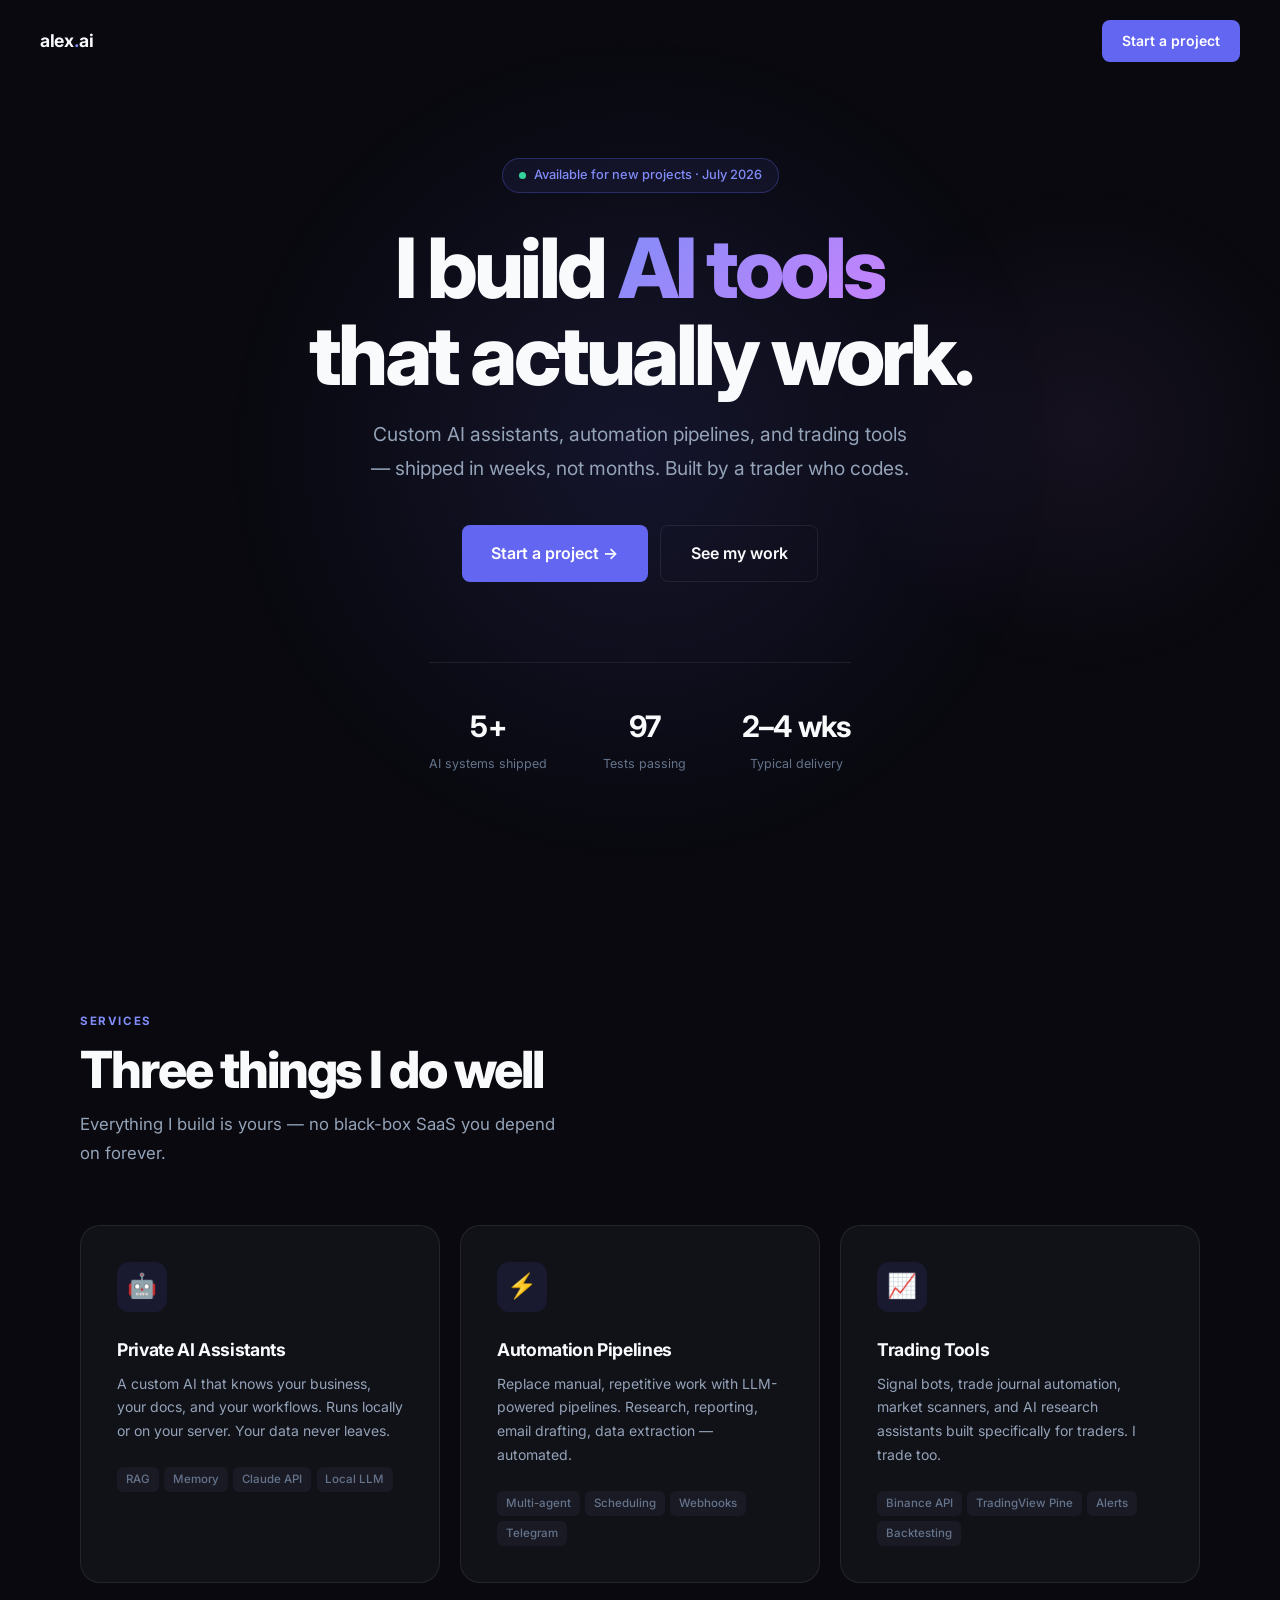
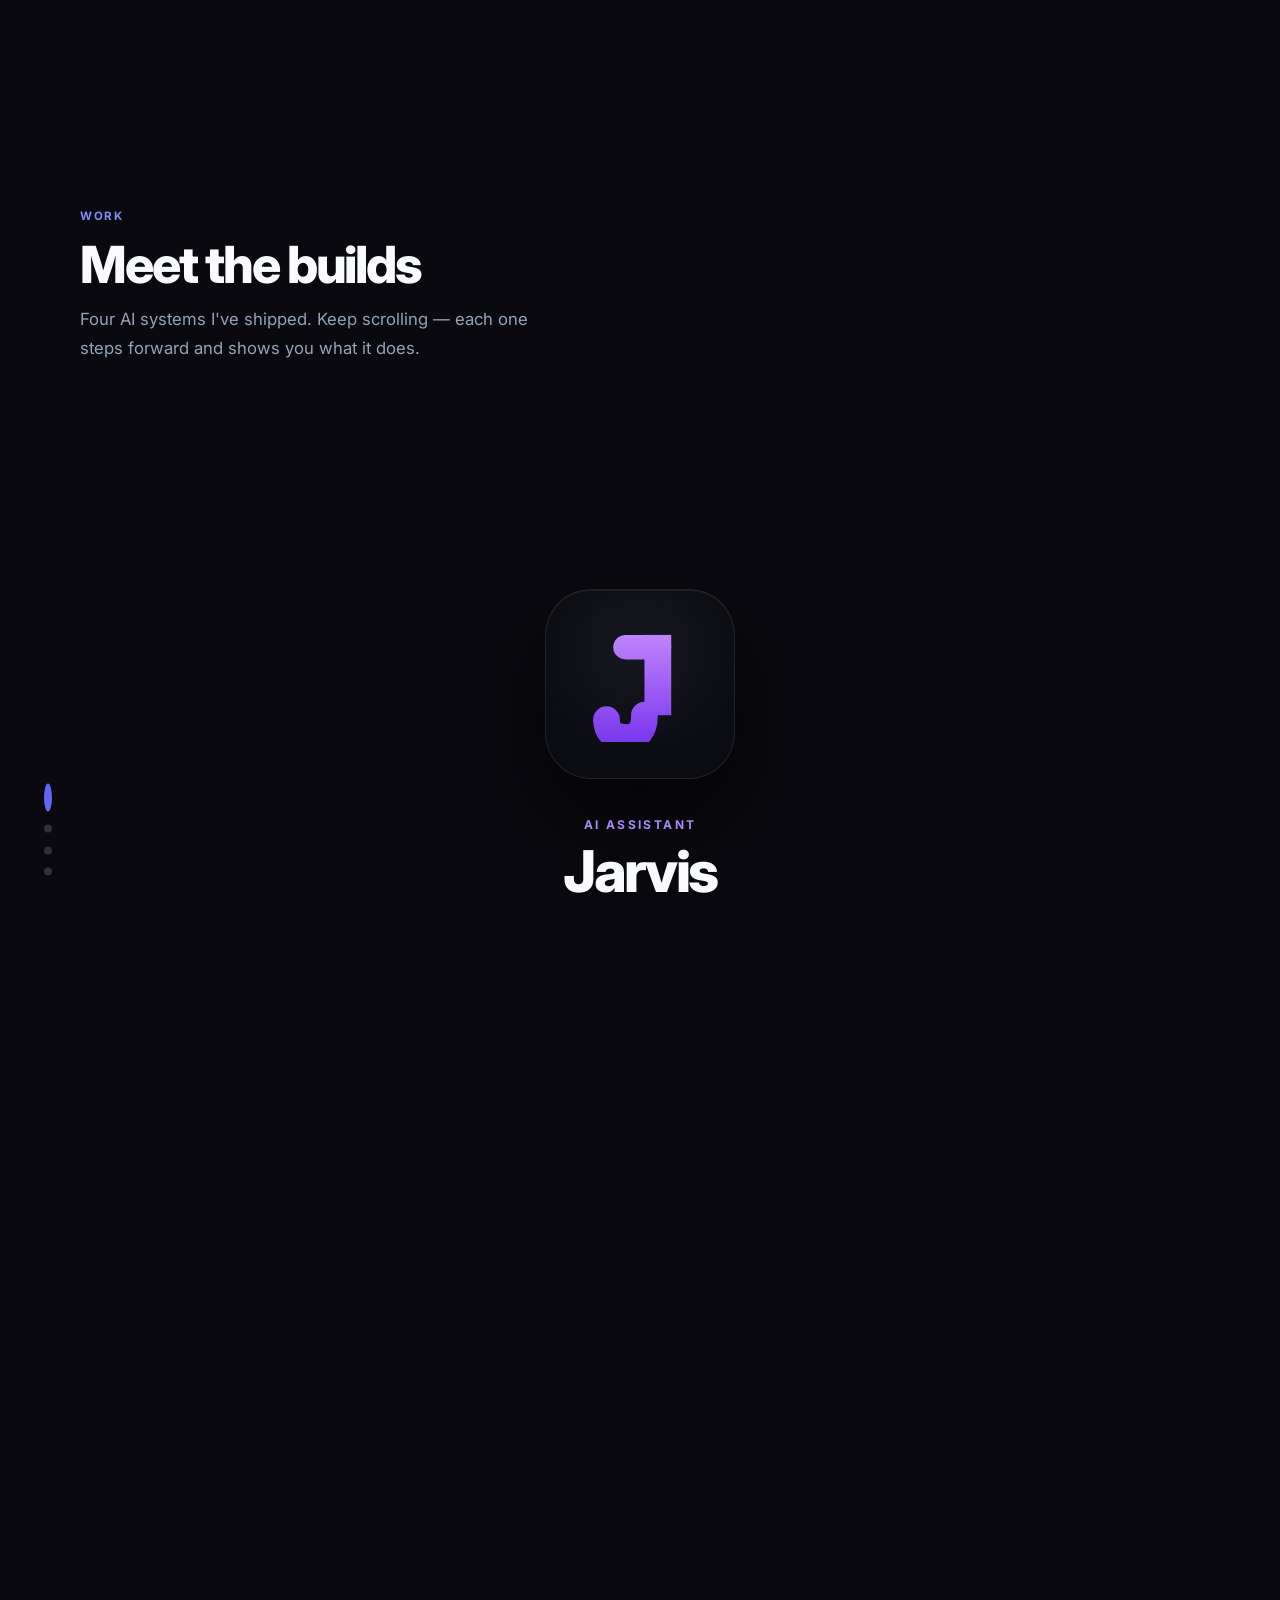
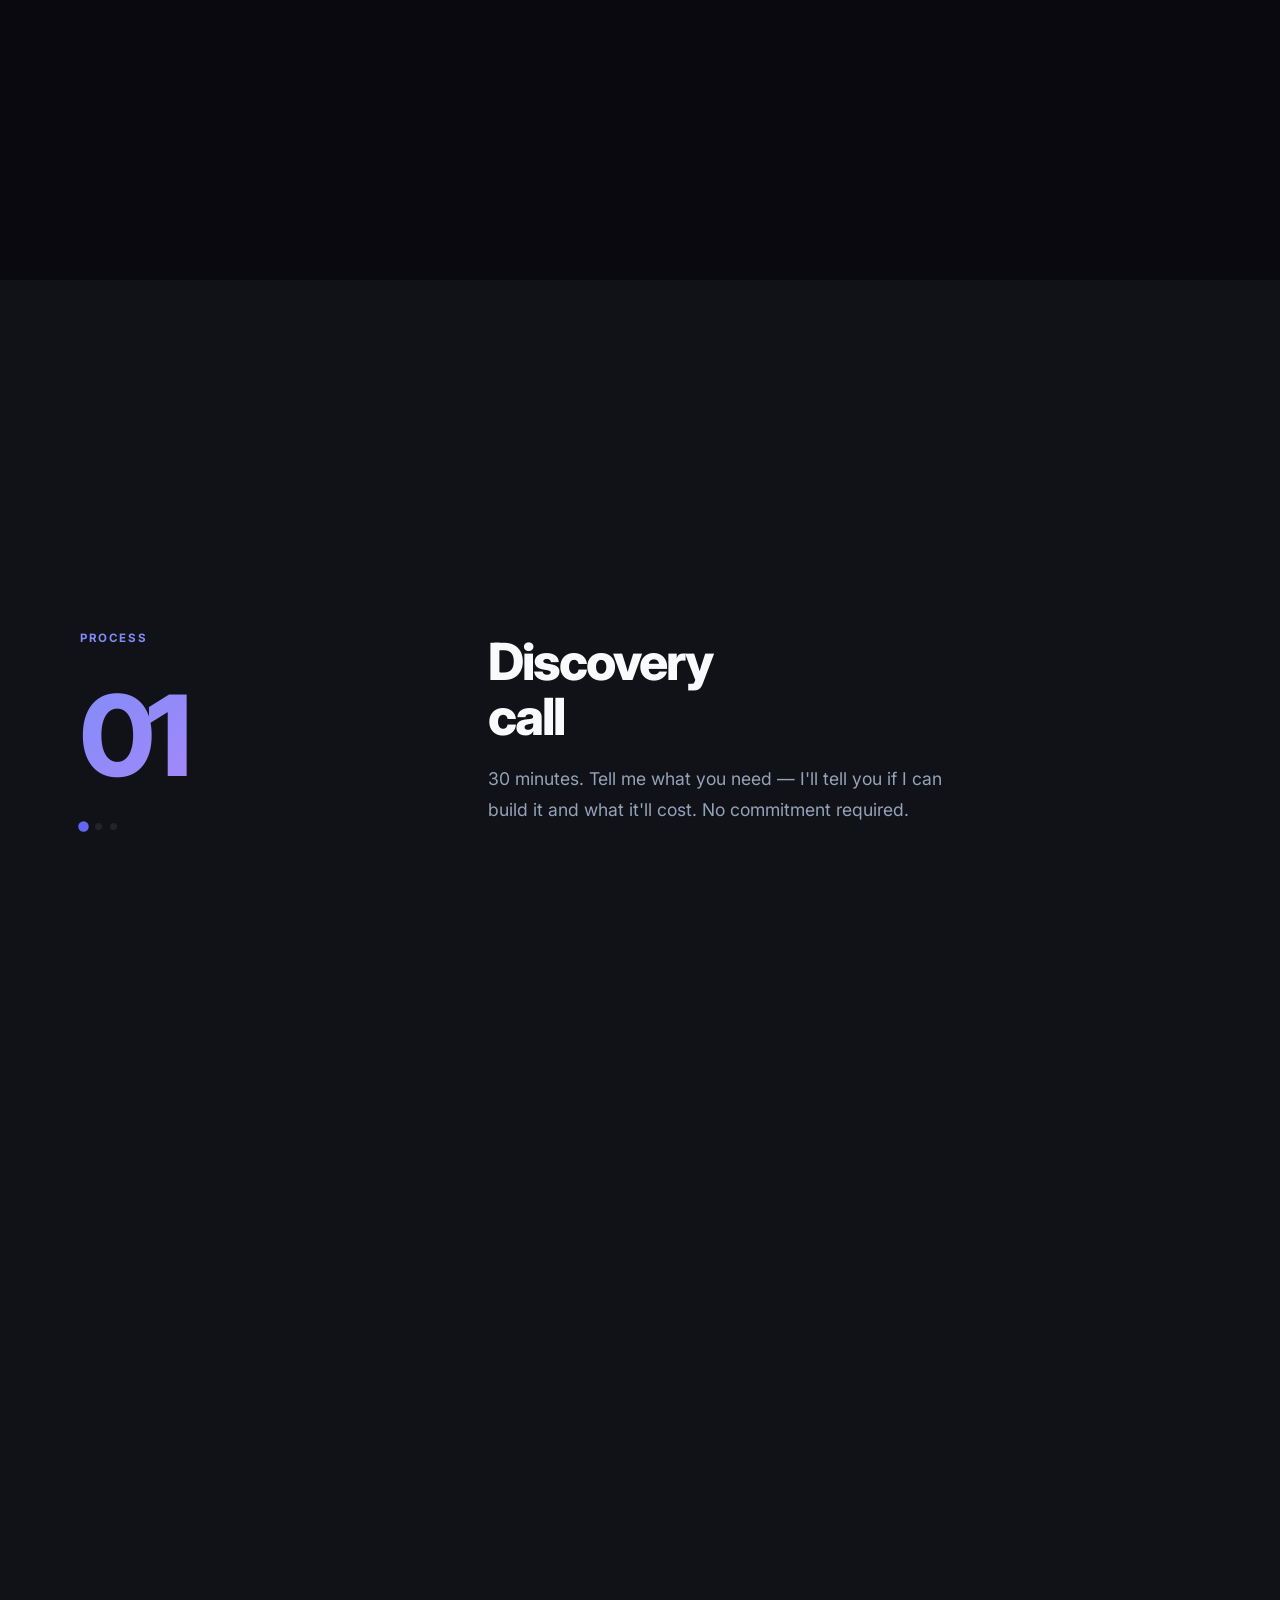
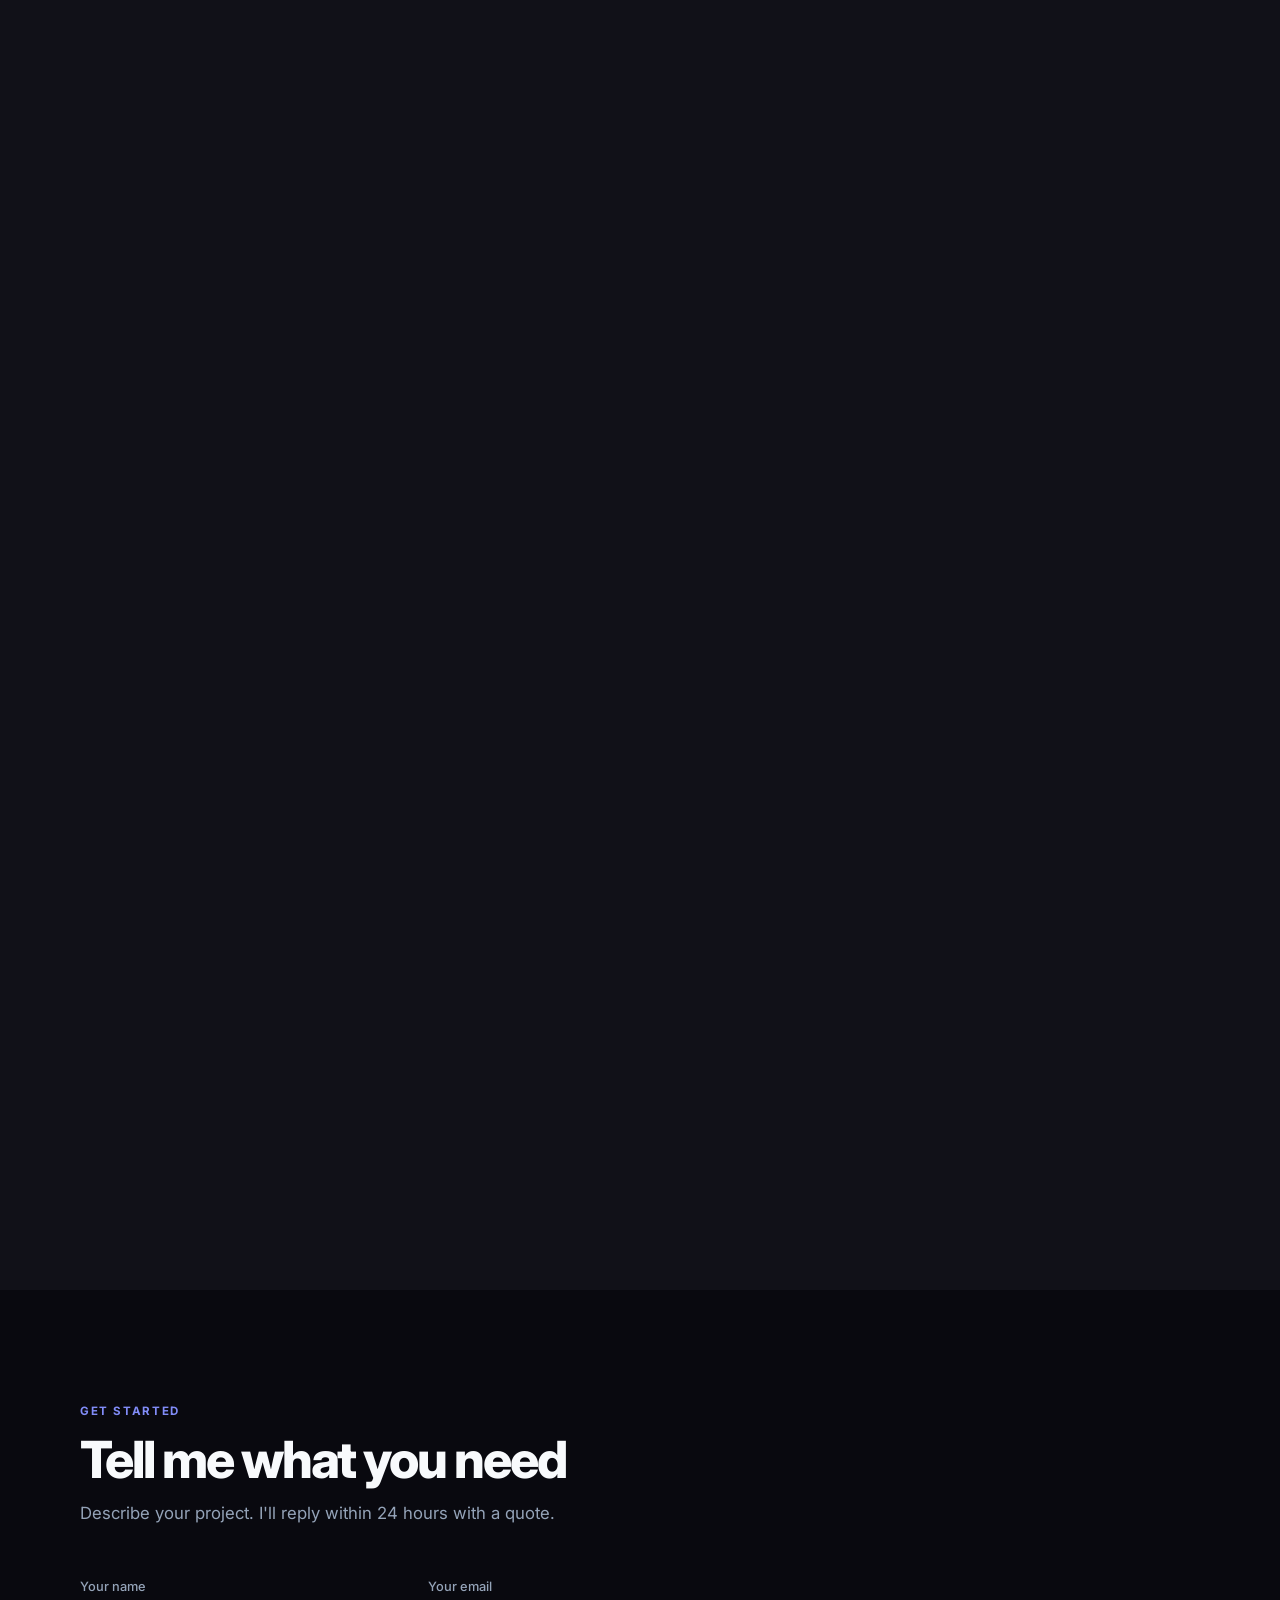
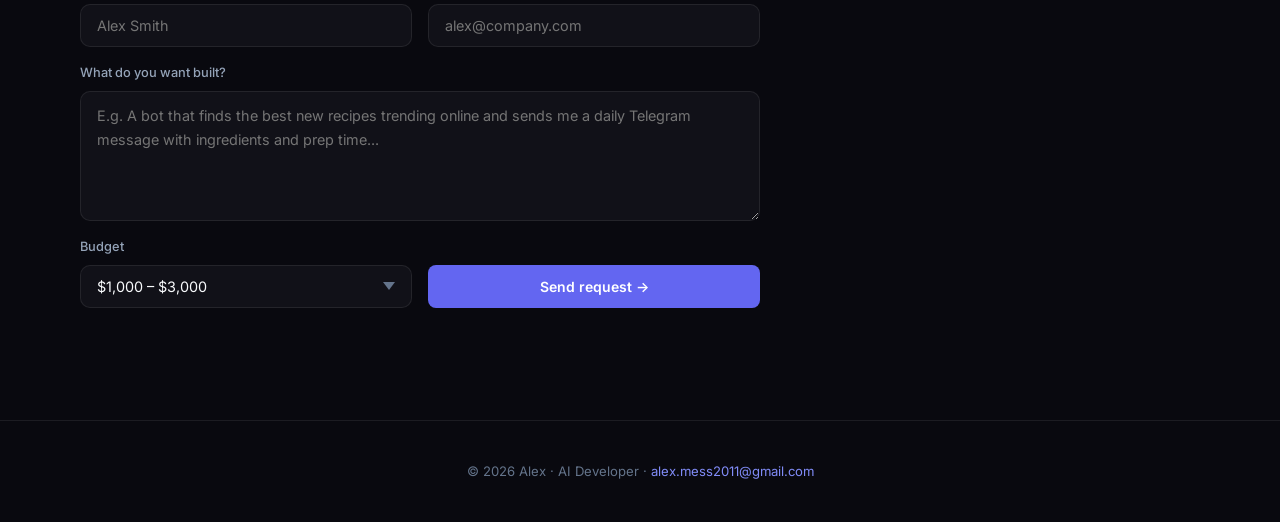
==== index.html @ 4fa40cb3 "Launch AI developer portfolio site" ====
<!DOCTYPE html>
<html lang="en">
<head>
    <meta charset="UTF-8">
    <meta name="viewport" content="width=device-width, initial-scale=1.0">
    <title>Alex — AI Developer</title>
    <link href="https://fonts.googleapis.com/css2?family=Inter:wght@400;500;600;700;800&display=swap" rel="stylesheet">
    <style>
        *, *::before, *::after { box-sizing: border-box; margin: 0; padding: 0; }
        :root {
            --bg: #09090f;
            --bg2: #111118;
            --bg3: #1a1a24;
            --accent: #818cf8;
            --accent2: #6366f1;
            --text: #f8fafc;
            --text2: #94a3b8;
            --text3: #64748b;
            --border: rgba(255,255,255,0.08);
            --green: #34d399;
        }
        body {
            font-family: 'Inter', -apple-system, sans-serif;
            background: var(--bg);
            color: var(--text);
            line-height: 1.6;
            -webkit-font-smoothing: antialiased;
            overflow-x: hidden;
        }
        a { color: inherit; text-decoration: none; }

        /* ── REVEAL ── */
        .reveal {
            opacity: 0;
            transform: translateY(36px);
            transition: opacity 0.9s cubic-bezier(0.16,1,0.3,1), transform 0.9s cubic-bezier(0.16,1,0.3,1);
        }
        .reveal.visible { opacity: 1; transform: none; }
        [data-delay="1"] { transition-delay: 0.08s; }
        [data-delay="2"] { transition-delay: 0.18s; }
        [data-delay="3"] { transition-delay: 0.28s; }
        [data-delay="4"] { transition-delay: 0.38s; }

        /* ── NAV ── */
        nav {
            position: fixed; top: 0; left: 0; right: 0; z-index: 100;
            display: flex; justify-content: space-between; align-items: center;
            padding: 1.25rem 2.5rem;
            background: transparent;
            border-bottom: 1px solid transparent;
            transition: background 0.5s, backdrop-filter 0.5s, border-color 0.5s;
        }
        nav.scrolled {
            background: rgba(9,9,15,0.88);
            backdrop-filter: blur(20px);
            border-bottom-color: var(--border);
        }
        .nav-logo { font-weight: 700; font-size: 1.1rem; letter-spacing: -0.02em; }
        .nav-logo span { color: var(--accent); }
        .btn {
            display: inline-flex; align-items: center; gap: 0.4rem;
            padding: 0.6rem 1.25rem; border-radius: 8px;
            font-size: 0.875rem; font-weight: 600;
            cursor: pointer; transition: all 0.15s; border: none; font-family: inherit;
        }
        .btn-primary { background: var(--accent2); color: white; }
        .btn-primary:hover { background: #4f52d9; transform: translateY(-1px); box-shadow: 0 8px 24px rgba(99,102,241,0.3); }
        .btn-outline { background: transparent; color: var(--text); border: 1px solid var(--border); }
        .btn-outline:hover { border-color: var(--accent); color: var(--accent); }

        /* ── HERO ── */
        .hero {
            min-height: 100vh;
            display: flex; flex-direction: column;
            justify-content: center; align-items: center;
            text-align: center;
            padding: 6rem 1.5rem 4rem;
            position: relative; overflow: hidden;
        }
        .hero-glow {
            position: absolute; width: 900px; height: 900px;
            background: radial-gradient(circle, rgba(99,102,241,0.13) 0%, transparent 65%);
            top: 50%; left: 50%; transform: translate(-50%, -50%);
            pointer-events: none; will-change: transform;
        }
        .hero-glow-2 {
            position: absolute; width: 500px; height: 500px;
            background: radial-gradient(circle, rgba(192,132,252,0.07) 0%, transparent 70%);
            top: 20%; left: 65%; pointer-events: none;
        }
        .badge {
            display: inline-flex; align-items: center; gap: 0.5rem;
            padding: 0.4rem 1rem; border-radius: 100px;
            border: 1px solid rgba(99,102,241,0.3);
            background: rgba(99,102,241,0.08);
            color: var(--accent); font-size: 0.8rem; font-weight: 500;
            margin-bottom: 2rem; position: relative;
        }
        .badge-dot {
            width: 7px; height: 7px; border-radius: 50%;
            background: var(--green); animation: pulse 2s infinite;
        }
        @keyframes pulse {
            0%,100% { opacity:1; box-shadow: 0 0 0 0 rgba(52,211,153,0.5); }
            50% { opacity:.8; box-shadow: 0 0 0 5px rgba(52,211,153,0); }
        }
        .hero h1 {
            font-size: clamp(2.8rem, 7vw, 5.2rem);
            font-weight: 800; letter-spacing: -0.045em; line-height: 1.04;
            max-width: 840px; margin-bottom: 1.25rem; position: relative;
        }
        .hero h1 em {
            font-style: normal;
            background: linear-gradient(135deg, #818cf8 0%, #c084fc 50%, #818cf8 100%);
            background-size: 200% auto;
            -webkit-background-clip: text; -webkit-text-fill-color: transparent; background-clip: text;
            animation: shimmer 4s linear infinite;
        }
        @keyframes shimmer { to { background-position: 200% center; } }
        .hero p {
            font-size: 1.2rem; color: var(--text2);
            max-width: 540px; margin-bottom: 2.5rem; line-height: 1.75; position: relative;
        }
        .hero-cta { display: flex; gap: 0.75rem; flex-wrap: wrap; justify-content: center; position: relative; }
        .hero-cta .btn { padding: 0.9rem 1.85rem; font-size: 1rem; }
        .hero-stats {
            display: flex; gap: 3.5rem;
            margin-top: 5rem; padding-top: 2.5rem;
            border-top: 1px solid var(--border); position: relative;
        }
        .stat-item { text-align: center; }
        .stat-num { font-size: 1.85rem; font-weight: 700; letter-spacing: -0.03em; }
        .stat-label { font-size: 0.78rem; color: var(--text3); margin-top: 0.25rem; }

        /* ── SECTION ── */
        .section-wrap { padding: 7rem 2.5rem; max-width: 1200px; margin: 0 auto; }
        .section-label {
            font-size: 0.72rem; font-weight: 700; letter-spacing: 0.14em;
            text-transform: uppercase; color: var(--accent); margin-bottom: 0.75rem;
        }
        .section-title {
            font-size: clamp(2rem, 5vw, 3.2rem);
            font-weight: 800; letter-spacing: -0.04em; line-height: 1.08; margin-bottom: 0.75rem;
        }
        .section-sub { color: var(--text2); font-size: 1.05rem; max-width: 480px; line-height: 1.75; }

        /* ── SERVICES ── */
        .services-grid { display: grid; grid-template-columns: repeat(3,1fr); gap: 1.25rem; margin-top: 3.5rem; }
        .service-card {
            background: var(--bg2); border: 1px solid var(--border); border-radius: 20px; padding: 2.25rem;
            transition: border-color 0.3s, transform 0.4s cubic-bezier(0.16,1,0.3,1), box-shadow 0.3s;
        }
        .service-card:hover { border-color: rgba(99,102,241,0.4); transform: translateY(-5px); box-shadow: 0 24px 64px rgba(99,102,241,0.08); }
        .service-icon { width: 50px; height: 50px; border-radius: 12px; background: rgba(99,102,241,0.1); display: flex; align-items: center; justify-content: center; font-size: 1.5rem; margin-bottom: 1.5rem; }
        .service-card h3 { font-size: 1.1rem; font-weight: 700; margin-bottom: 0.5rem; letter-spacing: -0.02em; }
        .service-card p { font-size: 0.875rem; color: var(--text2); line-height: 1.7; }
        .service-tags { display: flex; flex-wrap: wrap; gap: 0.35rem; margin-top: 1.5rem; }
        .tag { padding: 0.2rem 0.55rem; border-radius: 6px; background: var(--bg3); color: var(--text3); font-size: 0.72rem; font-weight: 500; }

        /* ── BOTS CINEMATIC SCROLL ── */
        .bots-intro { padding: 7rem 2.5rem 1rem; max-width: 1200px; margin: 0 auto; }

        .bots-scroll-wrapper { position: relative; height: 700vh; }
        .bots-sticky {
            position: sticky; top: 0; height: 100vh; overflow: hidden;
            display: flex; align-items: center; justify-content: center;
        }
        .bots-stage { position: absolute; inset: 0; }

        .bot-panel {
            position: absolute; inset: 0;
            display: flex; flex-direction: column; align-items: center; justify-content: center;
            text-align: center; padding: 2rem 1.5rem;
            opacity: 0; visibility: hidden;
            transition: opacity .55s cubic-bezier(0.16,1,0.3,1), visibility .55s;
        }
        .bot-panel.active { opacity: 1; visibility: visible; }

        .bot-tile {
            width: 190px; height: 190px; border-radius: 46px;
            background: radial-gradient(circle at 50% 32%, #17171f, #0b0b12 72%);
            border: 1px solid rgba(255,255,255,0.09);
            display: flex; align-items: center; justify-content: center;
            position: relative; margin-bottom: 2.25rem;
            box-shadow: 0 40px 90px rgba(0,0,0,0.6), inset 0 1px 0 rgba(255,255,255,0.06);
            transform: translateY(var(--tileY, 30px)) scale(var(--tileS, 0.82));
            opacity: var(--tileO, 0);
            will-change: transform, opacity;
        }
        .bot-tile::before {
            content: ''; position: absolute; inset: -22%;
            border-radius: 50%; background: var(--halo, #7c3aed);
            filter: blur(58px); opacity: calc(var(--tileO, 0) * 0.55);
            z-index: -1;
        }
        .bot-tile svg { width: 116px; height: 116px; }

        .bot-role {
            font-size: 0.75rem; font-weight: 700; letter-spacing: 0.2em;
            text-transform: uppercase; color: var(--tint, var(--accent));
            opacity: var(--headO, 0); transform: translateY(var(--headY, 10px));
        }
        .bot-name {
            font-size: clamp(2.4rem, 5vw, 3.6rem); font-weight: 800;
            letter-spacing: -0.045em; line-height: 1; margin: 0.55rem 0 0; color: var(--text);
            opacity: var(--headO, 0); transform: translateY(var(--headY, 10px));
        }
        .bot-desc {
            font-size: 1.12rem; line-height: 1.7; color: var(--text2);
            max-width: 540px; margin: 1.6rem 0 0;
            opacity: var(--descO, 0); transform: translateY(var(--descY, -34px));
        }
        .bot-tags {
            display: flex; gap: 0.5rem; flex-wrap: wrap; justify-content: center;
            margin-top: 1.7rem;
            opacity: var(--tagO, 0); transform: translateY(var(--tagY, -16px));
        }

        .bots-rail {
            position: absolute; left: 2.75rem; top: 50%; transform: translateY(-50%);
            display: flex; flex-direction: column; gap: 0.85rem; z-index: 6;
        }
        .bots-rail-dot {
            width: 8px; height: 8px; border-radius: 50%;
            background: rgba(255,255,255,0.16); transition: all .45s cubic-bezier(0.16,1,0.3,1);
        }
        .bots-rail-dot.active { background: var(--accent2); height: 28px; }

        @media (max-width: 768px) {
            .bots-scroll-wrapper { height: auto; }
            .bots-sticky { position: relative; height: auto; display: block; padding: 1rem 0 3rem; }
            .bots-stage { position: relative; inset: auto; }
            .bot-panel {
                position: relative; inset: auto; opacity: 1; visibility: visible;
                padding: 3.5rem 1.5rem; border-top: 1px solid var(--border);
            }
            .bot-tile { opacity: 1; transform: none; width: 150px; height: 150px; border-radius: 38px; }
            .bot-tile svg { width: 92px; height: 92px; }
            .bot-role, .bot-name, .bot-desc, .bot-tags { opacity: 1; transform: none; }
            .bots-rail { display: none; }
        }

        /* ── PROCESS STICKY ── */
        .process-scroll-wrapper { position: relative; height: 290vh; background: var(--bg2); }
        .process-sticky {
            position: sticky; top: 0; height: 100vh;
            display: flex; align-items: center;
            padding: 0 2.5rem;
            max-width: 1200px; margin: 0 auto;
            gap: 8rem;
        }
        .process-left { flex: 0 0 280px; }
        .process-section-label { font-size: 0.72rem; font-weight: 700; letter-spacing: 0.14em; text-transform: uppercase; color: var(--accent); margin-bottom: 2rem; }
        .process-step-big {
            font-size: 7rem; font-weight: 800; letter-spacing: -0.06em; line-height: 1;
            background: linear-gradient(135deg, #818cf8, #c084fc);
            -webkit-background-clip: text; -webkit-text-fill-color: transparent; background-clip: text;
            margin-bottom: 2rem;
        }
        .process-dots { display: flex; gap: 0.5rem; }
        .process-dot { width: 7px; height: 7px; border-radius: 50%; background: var(--border); transition: background 0.4s, transform 0.4s; }
        .process-dot.active { background: var(--accent2); transform: scale(1.5); }
        .process-right { flex: 1; position: relative; min-height: 280px; }
        .process-step-item {
            position: absolute; top: 50%; transform: translateY(calc(-50% + 24px));
            opacity: 0;
            transition: opacity 0.5s cubic-bezier(0.16,1,0.3,1), transform 0.5s cubic-bezier(0.16,1,0.3,1);
            pointer-events: none;
        }
        .process-step-item.active { opacity: 1; transform: translateY(-50%); pointer-events: auto; }
        .process-step-title { font-size: clamp(2.5rem,4vw,3.5rem); font-weight: 800; letter-spacing: -0.04em; line-height: 1.08; margin-bottom: 1.25rem; }
        .process-step-desc { font-size: 1.1rem; color: var(--text2); line-height: 1.75; max-width: 480px; }

        /* ── FORM ── */
        .form-section { padding: 7rem 2.5rem; max-width: 1200px; margin: 0 auto; }
        .request-form { margin-top: 3rem; max-width: 680px; }
        .form-grid { display: grid; grid-template-columns: 1fr 1fr; gap: 1rem; }
        .form-field { display: flex; flex-direction: column; gap: 0.45rem; }
        .form-full { grid-column: 1/-1; }
        .form-field label { font-size: 0.8rem; font-weight: 500; color: var(--text2); }
        .form-field input, .form-field textarea, .form-field select {
            background: var(--bg2); border: 1px solid var(--border); border-radius: 10px;
            color: var(--text); font-family: inherit; font-size: 0.9rem;
            padding: 0.75rem 1rem;
            transition: border-color 0.15s, box-shadow 0.15s;
            outline: none; -webkit-appearance: none;
        }
        .form-field select {
            background-image: url("data:image/svg+xml,%3Csvg xmlns='http://www.w3.org/2000/svg' width='12' height='8' viewBox='0 0 12 8'%3E%3Cpath fill='%2364748b' d='M6 8L0 0h12z'/%3E%3C/svg%3E");
            background-repeat: no-repeat; background-position: right 1rem center;
            background-color: var(--bg2); padding-right: 2.5rem; cursor: pointer;
        }
        .form-field input:focus, .form-field textarea:focus, .form-field select:focus {
            border-color: var(--accent2); box-shadow: 0 0 0 3px rgba(99,102,241,0.12);
        }
        .form-field textarea { resize: vertical; min-height: 130px; line-height: 1.65; }
        .form-submit { display: flex; flex-direction: column; justify-content: flex-end; }
        .form-submit .btn { width: 100%; justify-content: center; padding: 0.8rem 1rem; }
        .form-success { display: none; padding: 3rem 0; }
        .success-icon { width: 60px; height: 60px; border-radius: 50%; background: rgba(52,211,153,0.1); color: var(--green); font-size: 1.5rem; display: flex; align-items: center; justify-content: center; margin-bottom: 1rem; }
        .form-success h3 { font-size: 1.4rem; font-weight: 700; margin-bottom: 0.4rem; letter-spacing: -0.02em; }
        .form-success p { color: var(--text2); }

        footer { text-align: center; padding: 2.5rem; border-top: 1px solid var(--border); color: var(--text3); font-size: 0.82rem; }
        footer a { color: var(--accent); }

        /* ── RESPONSIVE ── */
        @media (max-width: 768px) {
            .services-grid { grid-template-columns: 1fr; }
            .process-scroll-wrapper { height: auto; }
            .process-sticky { position: relative; height: auto; flex-direction: column; gap: 2rem; padding: 5rem 1.5rem; }
            .process-step-item { position: relative; top: auto; transform: none; opacity: 1; }
            .process-step-item.active { transform: none; }
            .process-right { min-height: auto; }
        }
        @media (max-width: 640px) {
            nav { padding: 1rem 1.25rem; }
            .hero-stats { gap: 2rem; }
            .hero-cta { flex-direction: column; width: 100%; max-width: 300px; }
            .hero-cta .btn { justify-content: center; }
            .section-wrap, .form-section, .bots-intro { padding-left: 1.25rem; padding-right: 1.25rem; }
            .form-grid { grid-template-columns: 1fr; }
            .form-full { grid-column: 1; }
        }
    </style>
</head>
<body>

<nav id="main-nav">
    <div class="nav-logo">alex<span>.</span>ai</div>
    <a href="#request" class="btn btn-primary">Start a project</a>
</nav>

<!-- ── HERO ── -->
<div class="hero">
    <div class="hero-glow" id="hero-glow"></div>
    <div class="hero-glow-2"></div>
    <div class="badge reveal"><span class="badge-dot"></span>Available for new projects · July 2026</div>
    <h1 class="reveal" data-delay="1">I build <em>AI tools</em><br>that actually work.</h1>
    <p class="reveal" data-delay="2">Custom AI assistants, automation pipelines, and trading tools — shipped in weeks, not months. Built by a trader who codes.</p>
    <div class="hero-cta reveal" data-delay="3">
        <a href="#request" class="btn btn-primary">Start a project →</a>
        <a href="#work" class="btn btn-outline">See my work</a>
    </div>
    <div class="hero-stats reveal" data-delay="4">
        <div class="stat-item">
            <div class="stat-num" data-count="5" data-suffix="+">5+</div>
            <div class="stat-label">AI systems shipped</div>
        </div>
        <div class="stat-item">
            <div class="stat-num" data-count="97">97</div>
            <div class="stat-label">Tests passing</div>
        </div>
        <div class="stat-item">
            <div class="stat-num">2–4 wks</div>
            <div class="stat-label">Typical delivery</div>
        </div>
    </div>
</div>

<!-- ── SERVICES ── -->
<div class="section-wrap">
    <div class="section-label reveal">Services</div>
    <h2 class="section-title reveal" data-delay="1">Three things I do well</h2>
    <p class="section-sub reveal" data-delay="2">Everything I build is yours — no black-box SaaS you depend on forever.</p>
    <div class="services-grid">
        <div class="service-card reveal" data-delay="1">
            <div class="service-icon">🤖</div>
            <h3>Private AI Assistants</h3>
            <p>A custom AI that knows your business, your docs, and your workflows. Runs locally or on your server. Your data never leaves.</p>
            <div class="service-tags"><span class="tag">RAG</span><span class="tag">Memory</span><span class="tag">Claude API</span><span class="tag">Local LLM</span></div>
        </div>
        <div class="service-card reveal" data-delay="2">
            <div class="service-icon">⚡</div>
            <h3>Automation Pipelines</h3>
            <p>Replace manual, repetitive work with LLM-powered pipelines. Research, reporting, email drafting, data extraction — automated.</p>
            <div class="service-tags"><span class="tag">Multi-agent</span><span class="tag">Scheduling</span><span class="tag">Webhooks</span><span class="tag">Telegram</span></div>
        </div>
        <div class="service-card reveal" data-delay="3">
            <div class="service-icon">📈</div>
            <h3>Trading Tools</h3>
            <p>Signal bots, trade journal automation, market scanners, and AI research assistants built specifically for traders. I trade too.</p>
            <div class="service-tags"><span class="tag">Binance API</span><span class="tag">TradingView Pine</span><span class="tag">Alerts</span><span class="tag">Backtesting</span></div>
        </div>
    </div>
</div>

<!-- ── BOTS CINEMATIC SCROLL ── -->
<section class="bots-intro" id="work">
    <div class="section-label reveal">Work</div>
    <h2 class="section-title reveal" data-delay="1">Meet the builds</h2>
    <p class="section-sub reveal" data-delay="2">Four AI systems I've shipped. Keep scrolling — each one steps forward and shows you what it does.</p>
</section>

<div class="bots-scroll-wrapper" id="bots-wrapper">
    <div class="bots-sticky">
        <div class="bots-rail">
            <div class="bots-rail-dot active"></div>
            <div class="bots-rail-dot"></div>
            <div class="bots-rail-dot"></div>
            <div class="bots-rail-dot"></div>
        </div>
        <div class="bots-stage">

            <!-- JARVIS -->
            <div class="bot-panel active" style="--tint:#a78bfa; --halo:#7c3aed;">
                <div class="bot-tile"><svg viewBox="0 0 52 52" fill="none" xmlns="http://www.w3.org/2000/svg"><defs><linearGradient id="jL" x1="26" y1="4" x2="26" y2="50" gradientUnits="userSpaceOnUse"><stop stop-color="#c084fc"/><stop offset="1" stop-color="#7c3aed"/></linearGradient><mask id="jLm"><rect x="14" y="4" width="26" height="11" rx="5.5" fill="white"/><rect x="28" y="4" width="12" height="36" fill="white"/><path d="M28 40 Q28 50 20 50 Q11 50 11 42" stroke="white" stroke-width="12" stroke-linecap="round" fill="none"/></mask><filter id="jLf" x="-50%" y="-50%" width="200%" height="200%"><feGaussianBlur stdDeviation="2.5" result="b"/><feMerge><feMergeNode in="b"/><feMergeNode in="b"/><feMergeNode in="SourceGraphic"/></feMerge></filter></defs><rect width="52" height="52" fill="url(#jL)" mask="url(#jLm)" filter="url(#jLf)"/></svg></div>
                <div class="bot-role">AI Assistant</div>
                <h3 class="bot-name">Jarvis</h3>
                <p class="bot-desc">Local-first AI assistant with 4 specialized agents — research, web, voice, and scheduling. Vector memory, RAG knowledge base, runs 100% offline.</p>
                <div class="bot-tags"><span class="tag">Python</span><span class="tag">FastAPI</span><span class="tag">Ollama</span><span class="tag">ChromaDB</span></div>
            </div>

            <!-- EDGE -->
            <div class="bot-panel" style="--tint:#38bdf8; --halo:#0ea5e9;">
                <div class="bot-tile"><svg viewBox="0 0 52 52" fill="none" xmlns="http://www.w3.org/2000/svg"><defs><linearGradient id="eLb" x1="8" y1="26" x2="22" y2="26" gradientUnits="userSpaceOnUse"><stop stop-color="#7ee8ff"/><stop offset="1" stop-color="#38a0f0"/></linearGradient><linearGradient id="eLt" x1="22" y1="26" x2="48" y2="26" gradientUnits="userSpaceOnUse"><stop stop-color="#2dd4bf"/><stop offset="1" stop-color="#059669"/></linearGradient><filter id="eLf" x="-30%" y="-30%" width="160%" height="160%"><feGaussianBlur stdDeviation="1.5" result="b"/><feMerge><feMergeNode in="b"/><feMergeNode in="b"/><feMergeNode in="SourceGraphic"/></feMerge></filter></defs><g filter="url(#eLf)"><polygon points="8,6 22,6 22,46 8,46" fill="url(#eLb)"/><polygon points="8,6 14,6 14,46 8,46" fill="white" opacity=".15"/><polygon points="22,6 46,6 40,16 22,16" fill="url(#eLt)"/><polygon points="22,22 40,22 34,32 22,32" fill="url(#eLt)"/><polygon points="22,36 46,36 40,46 22,46" fill="url(#eLt)"/></g></svg></div>
                <div class="bot-role">Trading Bot</div>
                <h3 class="bot-name">Edge</h3>
                <p class="bot-desc">Algorithmic trading system: multi-timeframe confluence scanner, a Layer 2 risk engine with circuit breaker, and a live mission-control dashboard with Telegram alerts.</p>
                <div class="bot-tags"><span class="tag">Python</span><span class="tag">Telegram</span><span class="tag">Risk Engine</span></div>
            </div>

            <!-- FLUX -->
            <div class="bot-panel" style="--tint:#f0409a; --halo:#c0208e;">
                <div class="bot-tile"><svg viewBox="0 0 52 52" fill="none" xmlns="http://www.w3.org/2000/svg"><defs><linearGradient id="fL" x1="26" y1="48" x2="40" y2="4" gradientUnits="userSpaceOnUse"><stop stop-color="#ff7a00"/><stop offset=".45" stop-color="#ff3d7f"/><stop offset="1" stop-color="#c040ff"/></linearGradient><mask id="fLm"><rect x="28" y="4" width="13" height="44" fill="white"/><rect x="28" y="4" width="19" height="11" rx="5.5" fill="white"/><rect x="28" y="23" width="14" height="10" rx="5" fill="white"/><rect x="7" y="19" width="19" height="9" rx="4.5" fill="white"/><rect x="10" y="31" width="16" height="9" rx="4.5" fill="white" opacity=".7"/><rect x="14" y="42" width="12" height="8" rx="4" fill="white" opacity=".45"/></mask><filter id="fLf" x="-50%" y="-50%" width="200%" height="200%"><feGaussianBlur stdDeviation="2.5" result="b"/><feMerge><feMergeNode in="b"/><feMergeNode in="b"/><feMergeNode in="SourceGraphic"/></feMerge></filter></defs><rect width="52" height="52" fill="url(#fL)" mask="url(#fLm)" filter="url(#fLf)"/></svg></div>
                <div class="bot-role">Signal Bot</div>
                <h3 class="bot-name">Flux</h3>
                <p class="bot-desc">Crypto intraday signal bot on 15-minute bars. EMA200 trend gate, ATR-based stops, 2R targets. A built-in backtester refuses to go live on a negative edge.</p>
                <div class="bot-tags"><span class="tag">Python</span><span class="tag">Binance</span><span class="tag">EMA · ATR</span></div>
            </div>

            <!-- ODDS -->
            <div class="bot-panel" style="--tint:#818cf8; --halo:#6366f1;">
                <div class="bot-tile"><svg viewBox="0 0 52 52" fill="none" xmlns="http://www.w3.org/2000/svg"><defs><linearGradient id="oL" x1="46" y1="8" x2="8" y2="46" gradientUnits="userSpaceOnUse"><stop stop-color="#a78bfa"/><stop offset=".6" stop-color="#7c3aed"/><stop offset="1" stop-color="#3b1d7a"/></linearGradient><filter id="oLf" x="-40%" y="-40%" width="180%" height="180%"><feGaussianBlur stdDeviation="2" result="b"/><feMerge><feMergeNode in="b"/><feMergeNode in="b"/><feMergeNode in="SourceGraphic"/></feMerge></filter><filter id="oLd" x="-200%" y="-200%" width="500%" height="500%"><feGaussianBlur stdDeviation="3" result="b"/><feMerge><feMergeNode in="b"/><feMergeNode in="SourceGraphic"/></feMerge></filter></defs><path d="M13,39 A18,18 0 1 1 10,35" fill="none" stroke="url(#oL)" stroke-width="8" stroke-linecap="round" filter="url(#oLf)"/><circle cx="13" cy="39" r="4" fill="white" filter="url(#oLd)"/><text x="26" y="27" text-anchor="middle" dominant-baseline="middle" font-family="system-ui,-apple-system,sans-serif" font-weight="800" font-size="17" fill="#b49eff" filter="url(#oLf)">%</text></svg></div>
                <div class="bot-role">Research Bot</div>
                <h3 class="bot-name">Odds</h3>
                <p class="bot-desc">Polymarket prediction-market scanner. AI news-edge analysis surfaces mispriced contracts and fires Telegram alerts before the crowd catches up.</p>
                <div class="bot-tags"><span class="tag">Python</span><span class="tag">Claude API</span><span class="tag">Polymarket</span></div>
            </div>

        </div>
    </div>
</div>

<!-- ── PROCESS ── -->
<div class="process-scroll-wrapper" id="process-wrapper">
    <div class="process-sticky" id="process-sticky-inner">
        <div class="process-left">
            <div class="process-section-label">Process</div>
            <div class="process-step-big" id="process-big-num">01</div>
            <div class="process-dots">
                <div class="process-dot active" id="dot-0"></div>
                <div class="process-dot" id="dot-1"></div>
                <div class="process-dot" id="dot-2"></div>
            </div>
        </div>
        <div class="process-right">
            <div class="process-step-item active" id="step-0">
                <h3 class="process-step-title">Discovery<br>call</h3>
                <p class="process-step-desc">30 minutes. Tell me what you need — I'll tell you if I can build it and what it'll cost. No commitment required.</p>
            </div>
            <div class="process-step-item" id="step-1">
                <h3 class="process-step-title">Fixed<br>proposal</h3>
                <p class="process-step-desc">Flat fee or hourly. Scope locked before I start. You approve everything before a line of code gets written.</p>
            </div>
            <div class="process-step-item" id="step-2">
                <h3 class="process-step-title">Build +<br>handoff</h3>
                <p class="process-step-desc">Weekly check-ins. You see it working before final delivery. Full code handoff — you own it forever, no subscriptions.</p>
            </div>
        </div>
    </div>
</div>

<!-- ── FORM ── -->
<div class="form-section" id="request">
    <div class="section-label reveal">Get started</div>
    <h2 class="section-title reveal" data-delay="1">Tell me what you need</h2>
    <p class="section-sub reveal" data-delay="2">Describe your project. I'll reply within 24 hours with a quote.</p>
    <form id="project-form" class="request-form reveal" data-delay="3"
          action="https://formspree.io/f/REPLACE_WITH_YOUR_FORMSPREE_ID" method="POST">
        <div class="form-grid">
            <div class="form-field">
                <label for="f-name">Your name</label>
                <input type="text" id="f-name" name="name" placeholder="Alex Smith" required>
            </div>
            <div class="form-field">
                <label for="f-email">Your email</label>
                <input type="email" id="f-email" name="email" placeholder="alex@company.com" required>
            </div>
            <div class="form-field form-full">
                <label for="f-desc">What do you want built?</label>
                <textarea id="f-desc" name="description"
                    placeholder="E.g. A bot that finds the best new recipes trending online and sends me a daily Telegram message with ingredients and prep time..." required></textarea>
            </div>
            <div class="form-field">
                <label for="f-budget">Budget</label>
                <select id="f-budget" name="budget">
                    <option value="under-1k">Under $1,000</option>
                    <option value="1k-3k" selected>$1,000 – $3,000</option>
                    <option value="3k-6k">$3,000 – $6,000</option>
                    <option value="6k+">$6,000+</option>
                </select>
            </div>
            <div class="form-field form-submit">
                <button type="submit" class="btn btn-primary">Send request →</button>
            </div>
        </div>
    </form>
    <div id="form-success" class="form-success">
        <div class="success-icon">✓</div>
        <h3>Request received!</h3>
        <p>I'll review your project and reply within 24 hours.</p>
    </div>
</div>

<footer>
    <p>© 2026 Alex · AI Developer · <a href="mailto:alex.mess2011@gmail.com">alex.mess2011@gmail.com</a></p>
</footer>

<script>
(function () {

    // ── Reveal on scroll ──────────────────────────────
    const revealObs = new IntersectionObserver((entries) => {
        entries.forEach(e => {
            if (e.isIntersecting) { e.target.classList.add('visible'); revealObs.unobserve(e.target); }
        });
    }, { threshold: 0.12, rootMargin: '0px 0px -50px 0px' });
    document.querySelectorAll('.reveal').forEach(el => revealObs.observe(el));

    // ── Nav ───────────────────────────────────────────
    const nav = document.getElementById('main-nav');
    window.addEventListener('scroll', () => {
        nav.classList.toggle('scrolled', window.scrollY > 50);
        updateProcess();
        updateBots();
    }, { passive: true });

    // ── Hero glow parallax ────────────────────────────
    const heroGlow = document.getElementById('hero-glow');
    window.addEventListener('scroll', () => {
        const y = window.scrollY;
        if (y < window.innerHeight * 1.5)
            heroGlow.style.transform = `translate(-50%, calc(-50% + ${y * 0.2}px))`;
    }, { passive: true });

    // ── Counter animation ─────────────────────────────
    function animateCount(el) {
        const target = parseInt(el.dataset.count);
        const suffix = el.dataset.suffix || '';
        const dur = 1600; const t0 = performance.now();
        const tick = (now) => {
            const p = Math.min((now - t0) / dur, 1);
            const ease = 1 - Math.pow(1 - p, 4);
            el.textContent = Math.round(ease * target) + suffix;
            if (p < 1) requestAnimationFrame(tick);
        };
        requestAnimationFrame(tick);
    }
    const statsObs = new IntersectionObserver((entries) => {
        entries.forEach(e => {
            if (e.isIntersecting) {
                e.target.querySelectorAll('[data-count]').forEach(animateCount);
                statsObs.unobserve(e.target);
            }
        });
    }, { threshold: 0.6 });
    const statsEl = document.querySelector('.hero-stats');
    if (statsEl) statsObs.observe(statsEl);

    // ── Bots cinematic scroll ─────────────────────────
    const botsWrap = document.getElementById('bots-wrapper');
    const botPanels = Array.from(document.querySelectorAll('.bot-panel'));
    const botDots = Array.from(document.querySelectorAll('.bots-rail-dot'));
    const NB = botPanels.length;
    let lastBot = -1;
    const bclamp = (v, a, b) => Math.max(a, Math.min(b, v));
    const bsmooth = t => t * t * (3 - 2 * t);
    const bseg = (sp, a, b) => bsmooth(bclamp((sp - a) / (b - a), 0, 1));
    function updateBots() {
        if (!botsWrap || window.innerWidth < 768) return;
        const rect = botsWrap.getBoundingClientRect();
        const scrollable = botsWrap.offsetHeight - window.innerHeight;
        const progress = bclamp(-rect.top / scrollable, 0, 0.99999);
        const segLen = 1 / NB;
        let idx = Math.floor(progress / segLen);
        if (idx >= NB) idx = NB - 1;
        const sp = bclamp((progress - idx * segLen) / segLen, 0, 1);
        if (idx !== lastBot) {
            botPanels.forEach((p, i) => p.classList.toggle('active', i === idx));
            botDots.forEach((d, i) => d.classList.toggle('active', i === idx));
            lastBot = idx;
        }
        const p = botPanels[idx];
        if (!p) return;
        const tileP = bseg(sp, 0.00, 0.38);
        const headP = bseg(sp, 0.12, 0.50);
        const descP = bseg(sp, 0.40, 0.75);
        const tagP  = bseg(sp, 0.60, 0.90);
        p.style.setProperty('--tileO', tileP.toFixed(3));
        p.style.setProperty('--tileS', (0.82 + 0.18 * tileP).toFixed(3));
        p.style.setProperty('--tileY', (30 - 30 * tileP).toFixed(1) + 'px');
        p.style.setProperty('--headO', headP.toFixed(3));
        p.style.setProperty('--headY', (10 - 10 * headP).toFixed(1) + 'px');
        p.style.setProperty('--descO', descP.toFixed(3));
        p.style.setProperty('--descY', (-34 + 34 * descP).toFixed(1) + 'px');
        p.style.setProperty('--tagO', tagP.toFixed(3));
        p.style.setProperty('--tagY', (-16 + 16 * tagP).toFixed(1) + 'px');
    }

    // ── Process sticky ────────────────────────────────
    const processWrapper = document.getElementById('process-wrapper');
    const bigNum = document.getElementById('process-big-num');
    const dots = [0,1,2].map(i => document.getElementById('dot-' + i));
    const stepEls = [0,1,2].map(i => document.getElementById('step-' + i));
    let lastStep = -1;
    function updateProcess() {
        if (!processWrapper || window.innerWidth < 768) return;
        const rect = processWrapper.getBoundingClientRect();
        const scrollable = processWrapper.offsetHeight - window.innerHeight;
        const progress = Math.max(0, Math.min(0.9999, -rect.top / scrollable));
        const active = Math.floor(progress * 3);
        if (active === lastStep) return;
        lastStep = active;
        if (bigNum) bigNum.textContent = String(active + 1).padStart(2, '0');
        dots.forEach((d,i) => d?.classList.toggle('active', i === active));
        stepEls.forEach((s,i) => s?.classList.toggle('active', i === active));
    }

    // ── Smooth anchor scroll ──────────────────────────
    document.querySelectorAll('a[href^="#"]').forEach(a => {
        a.addEventListener('click', e => {
            const target = document.querySelector(a.getAttribute('href'));
            if (target) { e.preventDefault(); target.scrollIntoView({ behavior: 'smooth' }); }
        });
    });

    // ── Form ──────────────────────────────────────────
    const form = document.getElementById('project-form');
    const successEl = document.getElementById('form-success');
    if (form) {
        form.addEventListener('submit', async e => {
            e.preventDefault();
            const btn = form.querySelector('button[type="submit"]');
            btn.textContent = 'Sending...'; btn.disabled = true;
            try {
                const res = await fetch(form.action, { method:'POST', body: new FormData(form), headers:{'Accept':'application/json'} });
                if (res.ok) { form.style.display='none'; successEl.style.display='block'; }
                else throw new Error();
            } catch {
                btn.textContent = 'Send request →'; btn.disabled = false;
                alert('Something went wrong. Email alex.mess2011@gmail.com directly.');
            }
        });
    }

    updateProcess();
    updateBots();
    window.addEventListener('resize', () => { lastBot = -1; updateBots(); }, { passive: true });
})();
</script>

</body>
</html>
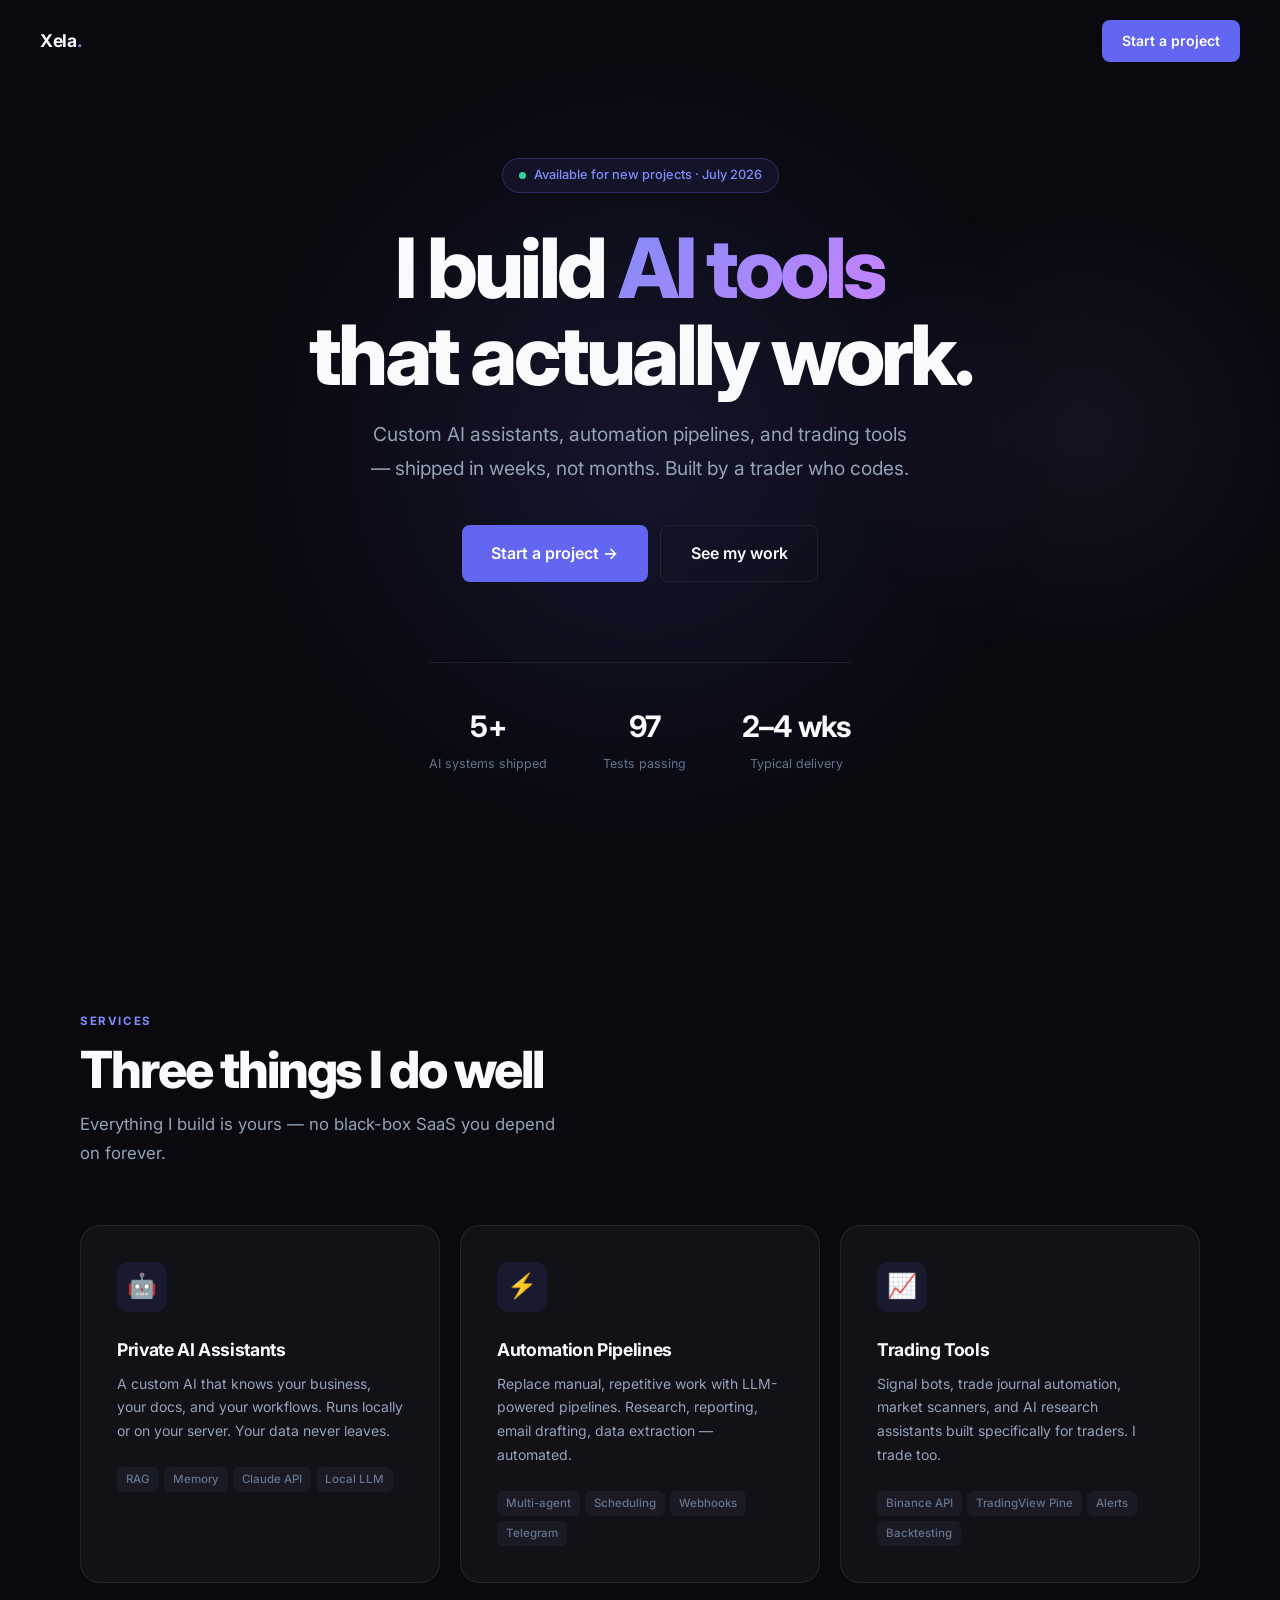
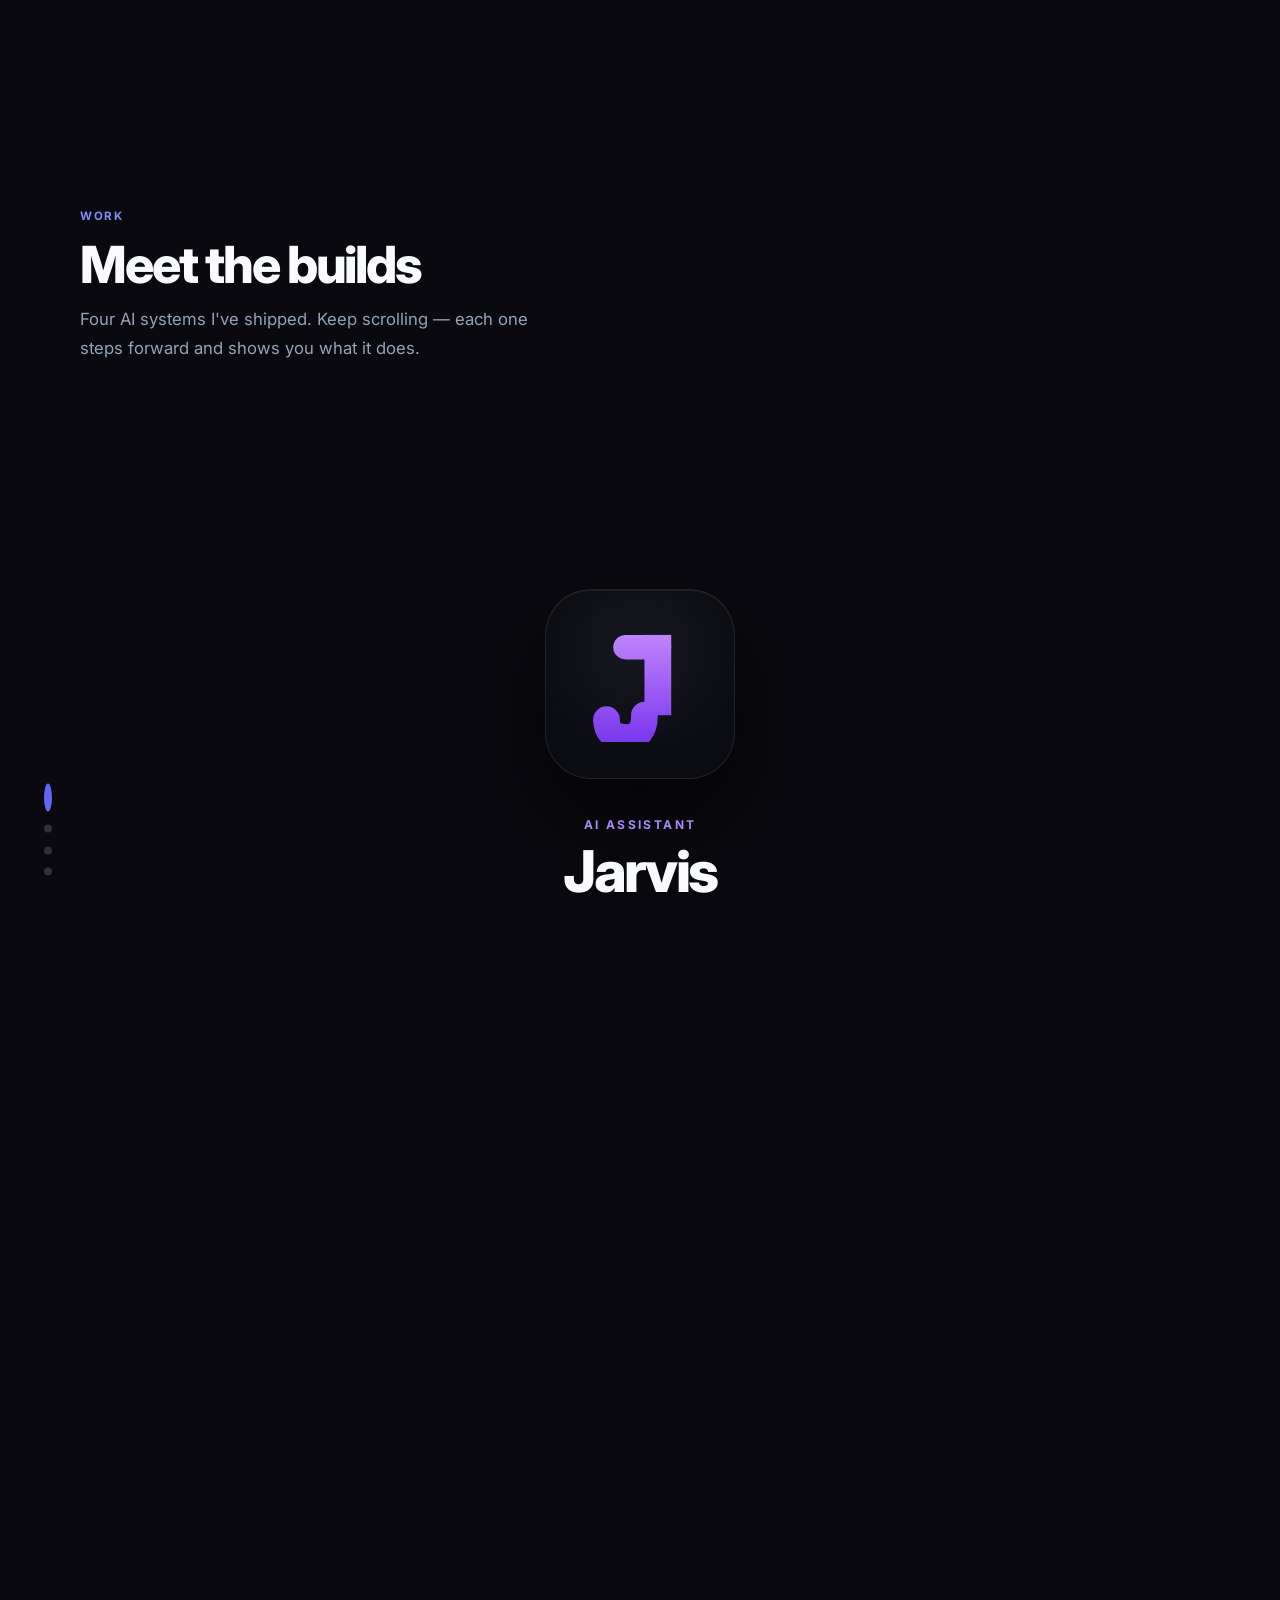
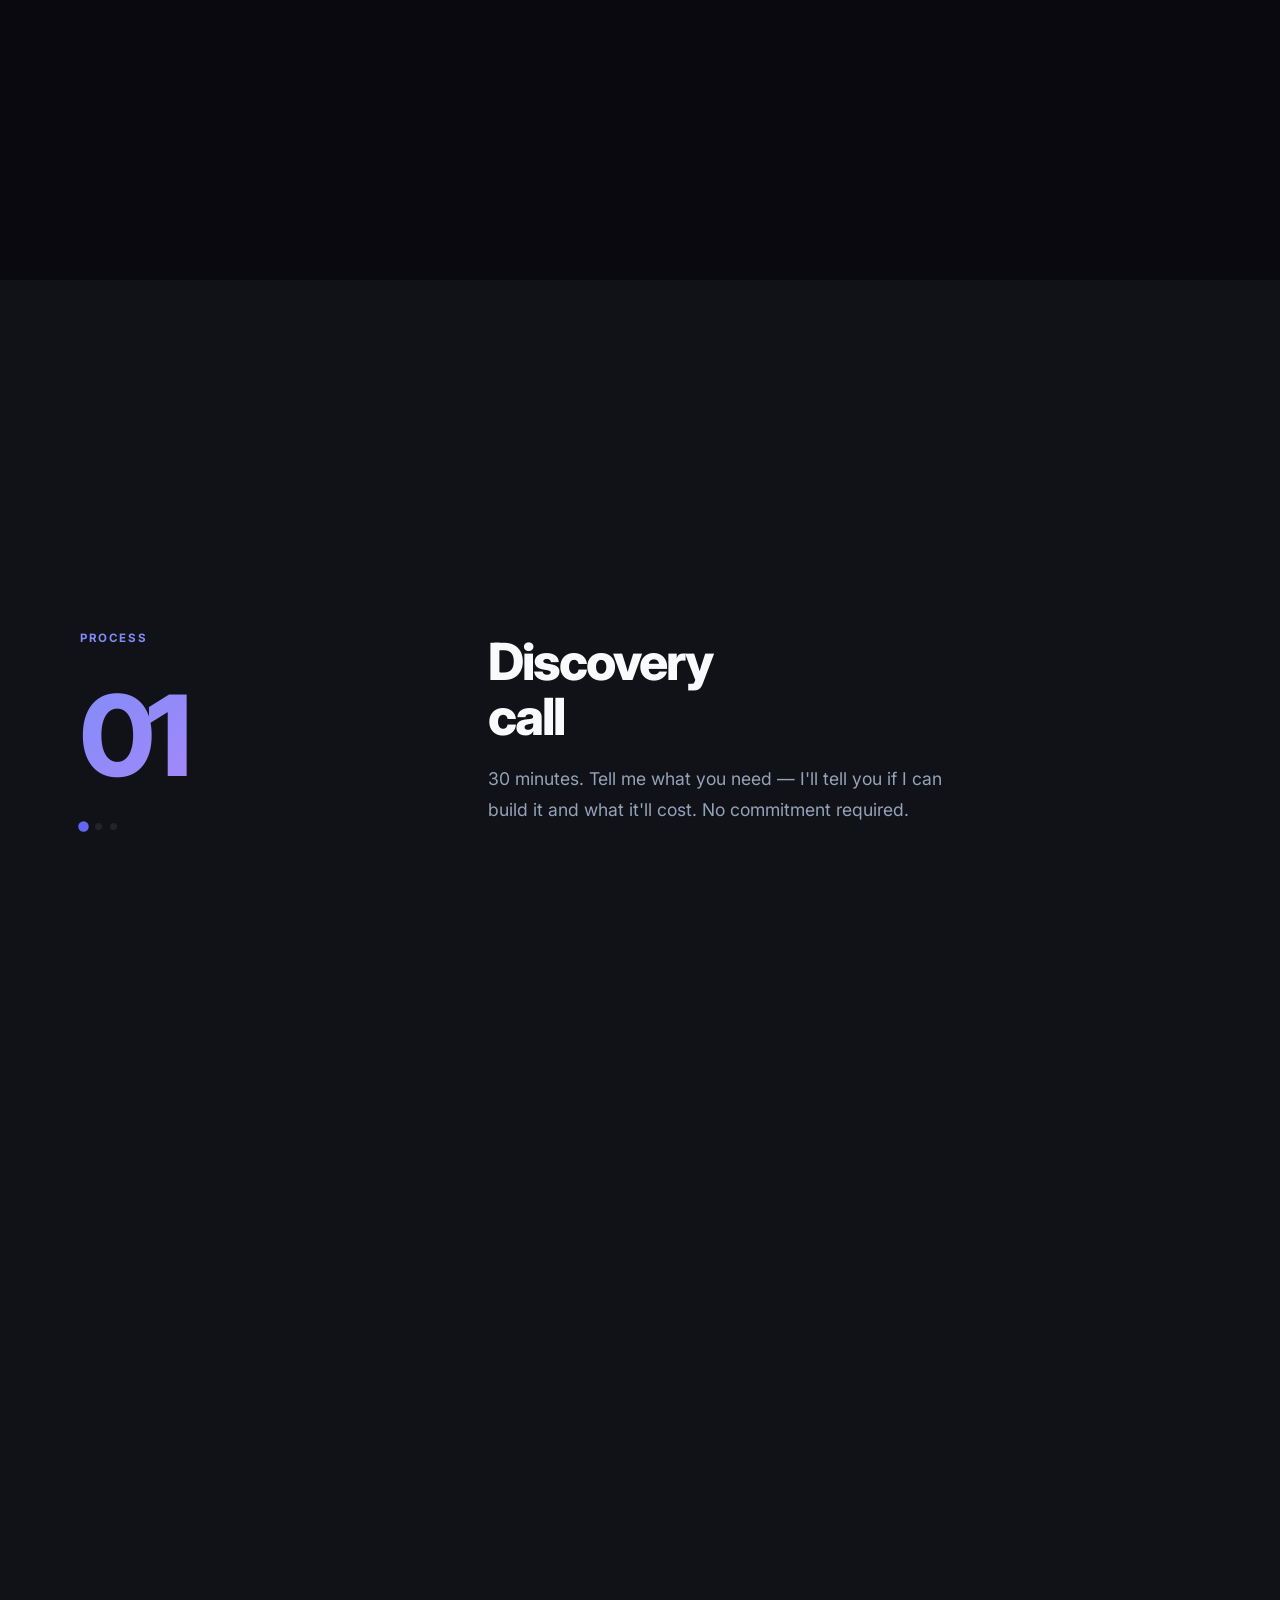
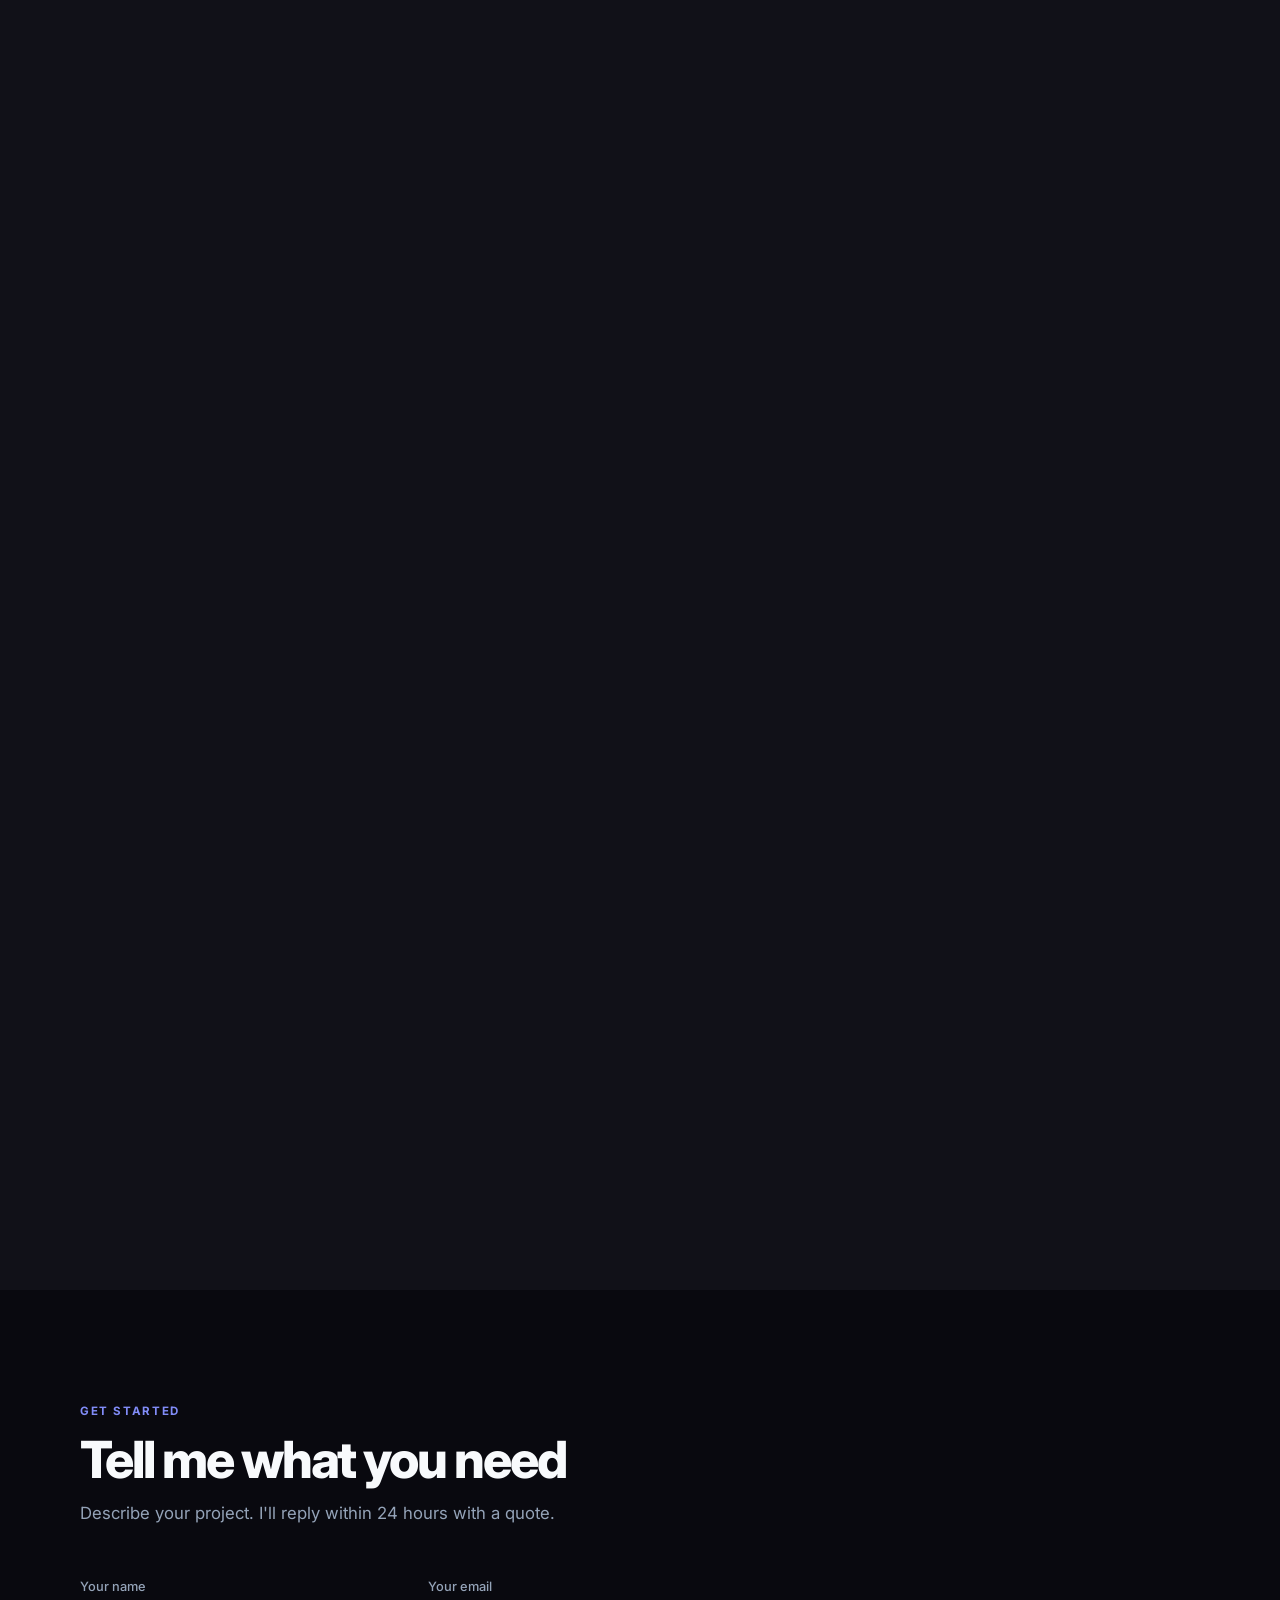
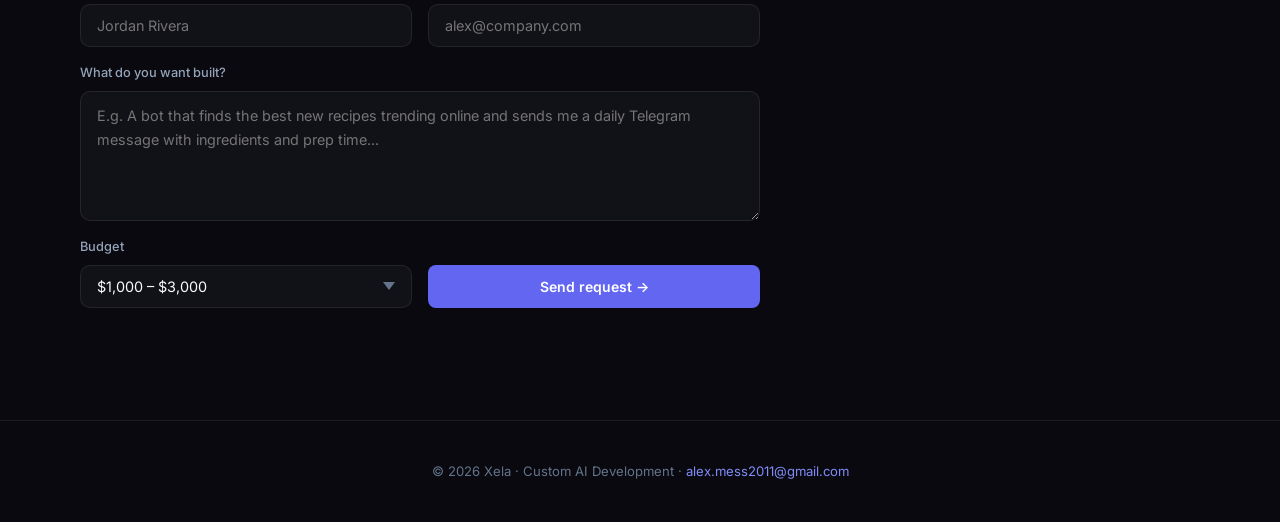
==== commit 06c847bf: "Rebrand to Xela" ====
--- a/index.html
+++ b/index.html
@@ -3,7 +3,7 @@
 <head>
     <meta charset="UTF-8">
     <meta name="viewport" content="width=device-width, initial-scale=1.0">
-    <title>Alex — AI Developer</title>
+    <title>Xela — Custom AI Development</title>
     <link href="https://fonts.googleapis.com/css2?family=Inter:wght@400;500;600;700;800&display=swap" rel="stylesheet">
     <style>
         *, *::before, *::after { box-sizing: border-box; margin: 0; padding: 0; }
@@ -327,7 +327,7 @@
 <body>
 
 <nav id="main-nav">
-    <div class="nav-logo">alex<span>.</span>ai</div>
+    <div class="nav-logo">Xela<span>.</span></div>
     <a href="#request" class="btn btn-primary">Start a project</a>
 </nav>
 
@@ -481,7 +481,7 @@
         <div class="form-grid">
             <div class="form-field">
                 <label for="f-name">Your name</label>
-                <input type="text" id="f-name" name="name" placeholder="Alex Smith" required>
+                <input type="text" id="f-name" name="name" placeholder="Jordan Rivera" required>
             </div>
             <div class="form-field">
                 <label for="f-email">Your email</label>
@@ -514,7 +514,7 @@
 </div>
 
 <footer>
-    <p>© 2026 Alex · AI Developer · <a href="mailto:alex.mess2011@gmail.com">alex.mess2011@gmail.com</a></p>
+    <p>© 2026 Xela · Custom AI Development · <a href="mailto:alex.mess2011@gmail.com">alex.mess2011@gmail.com</a></p>
 </footer>
 
 <script>
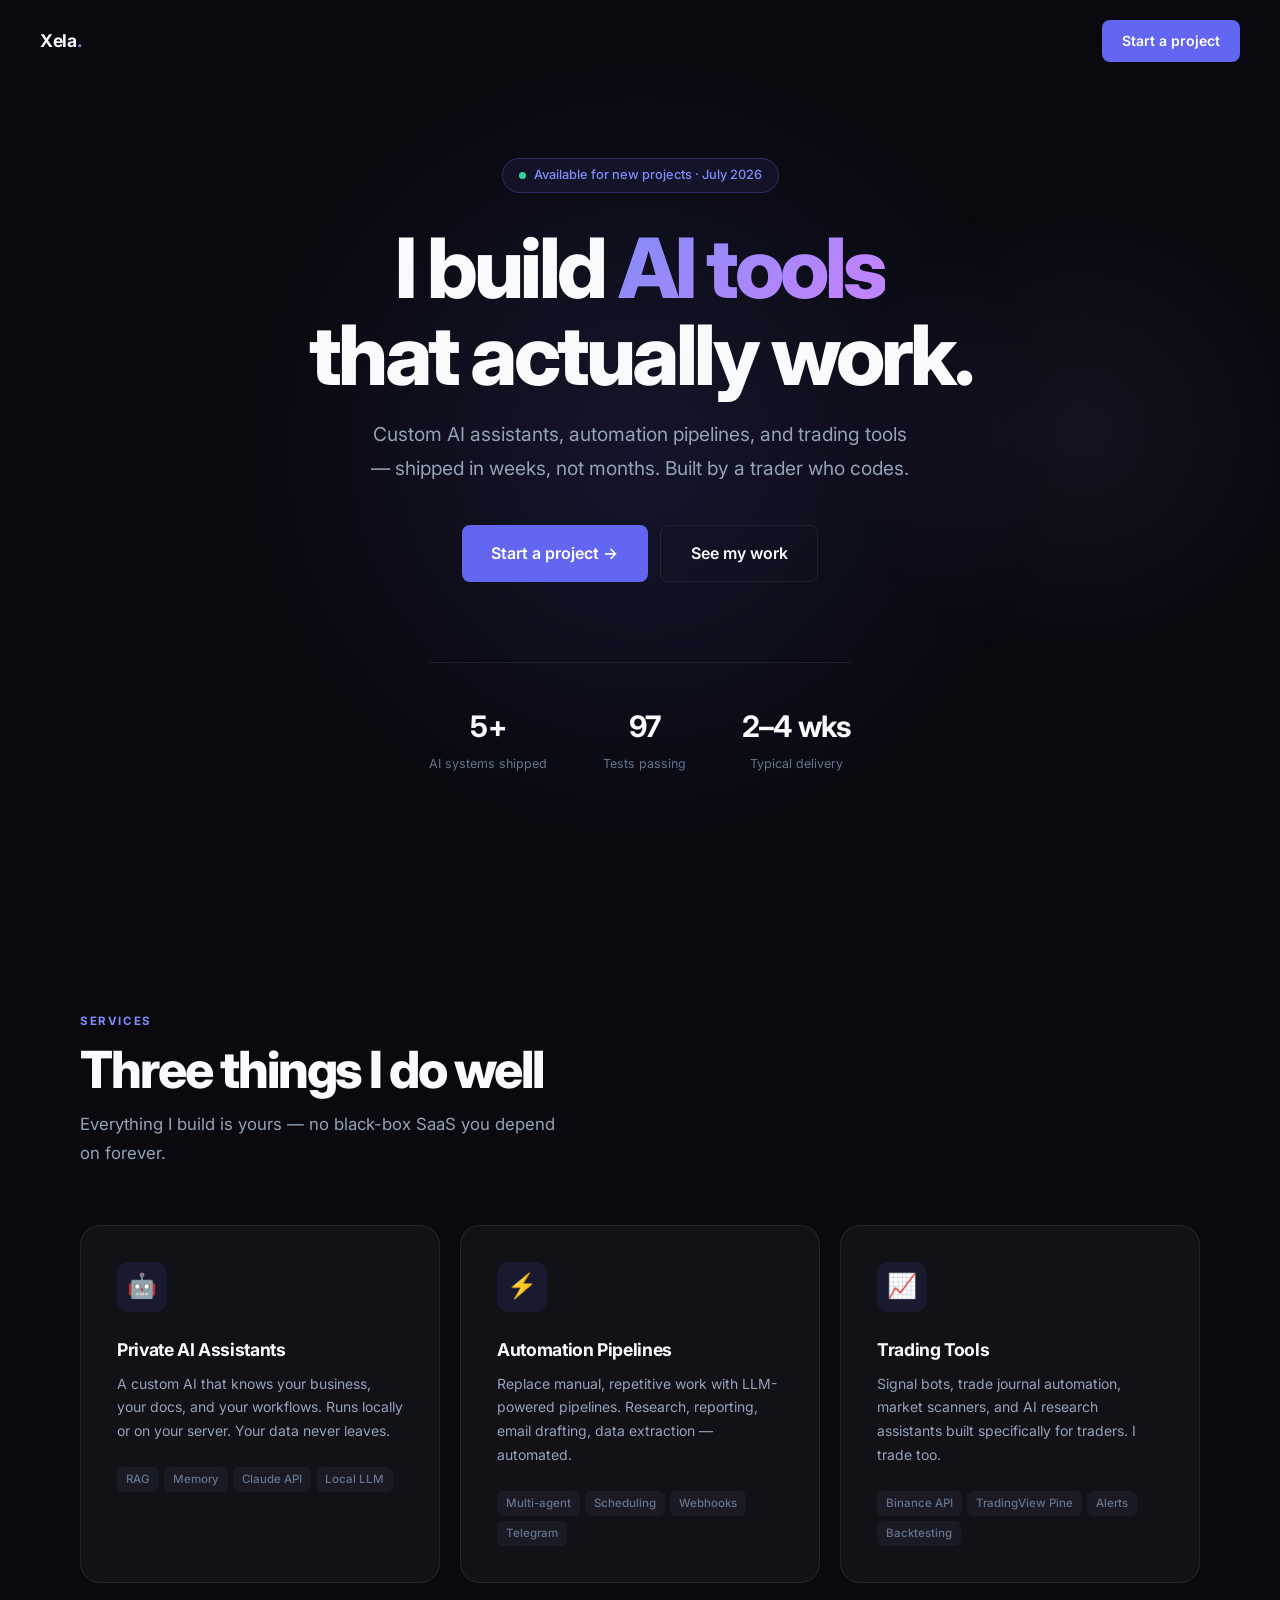
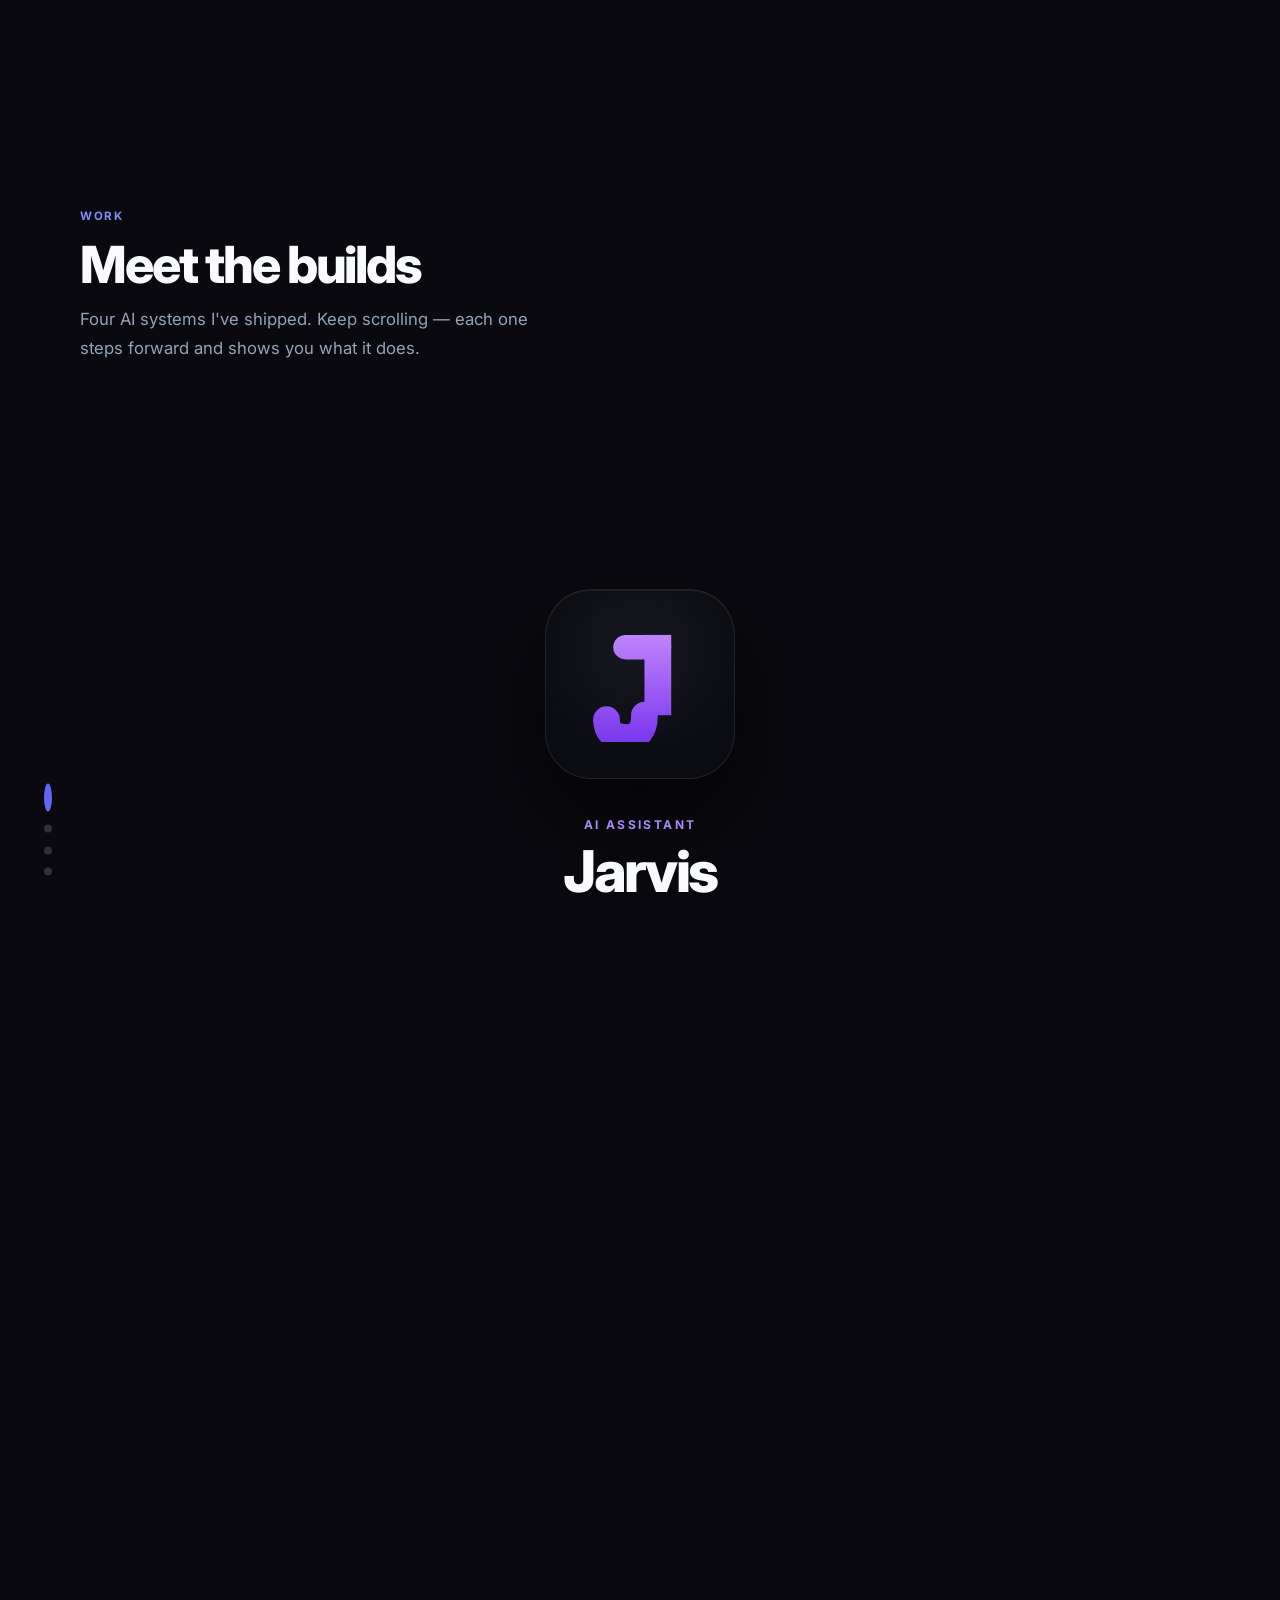
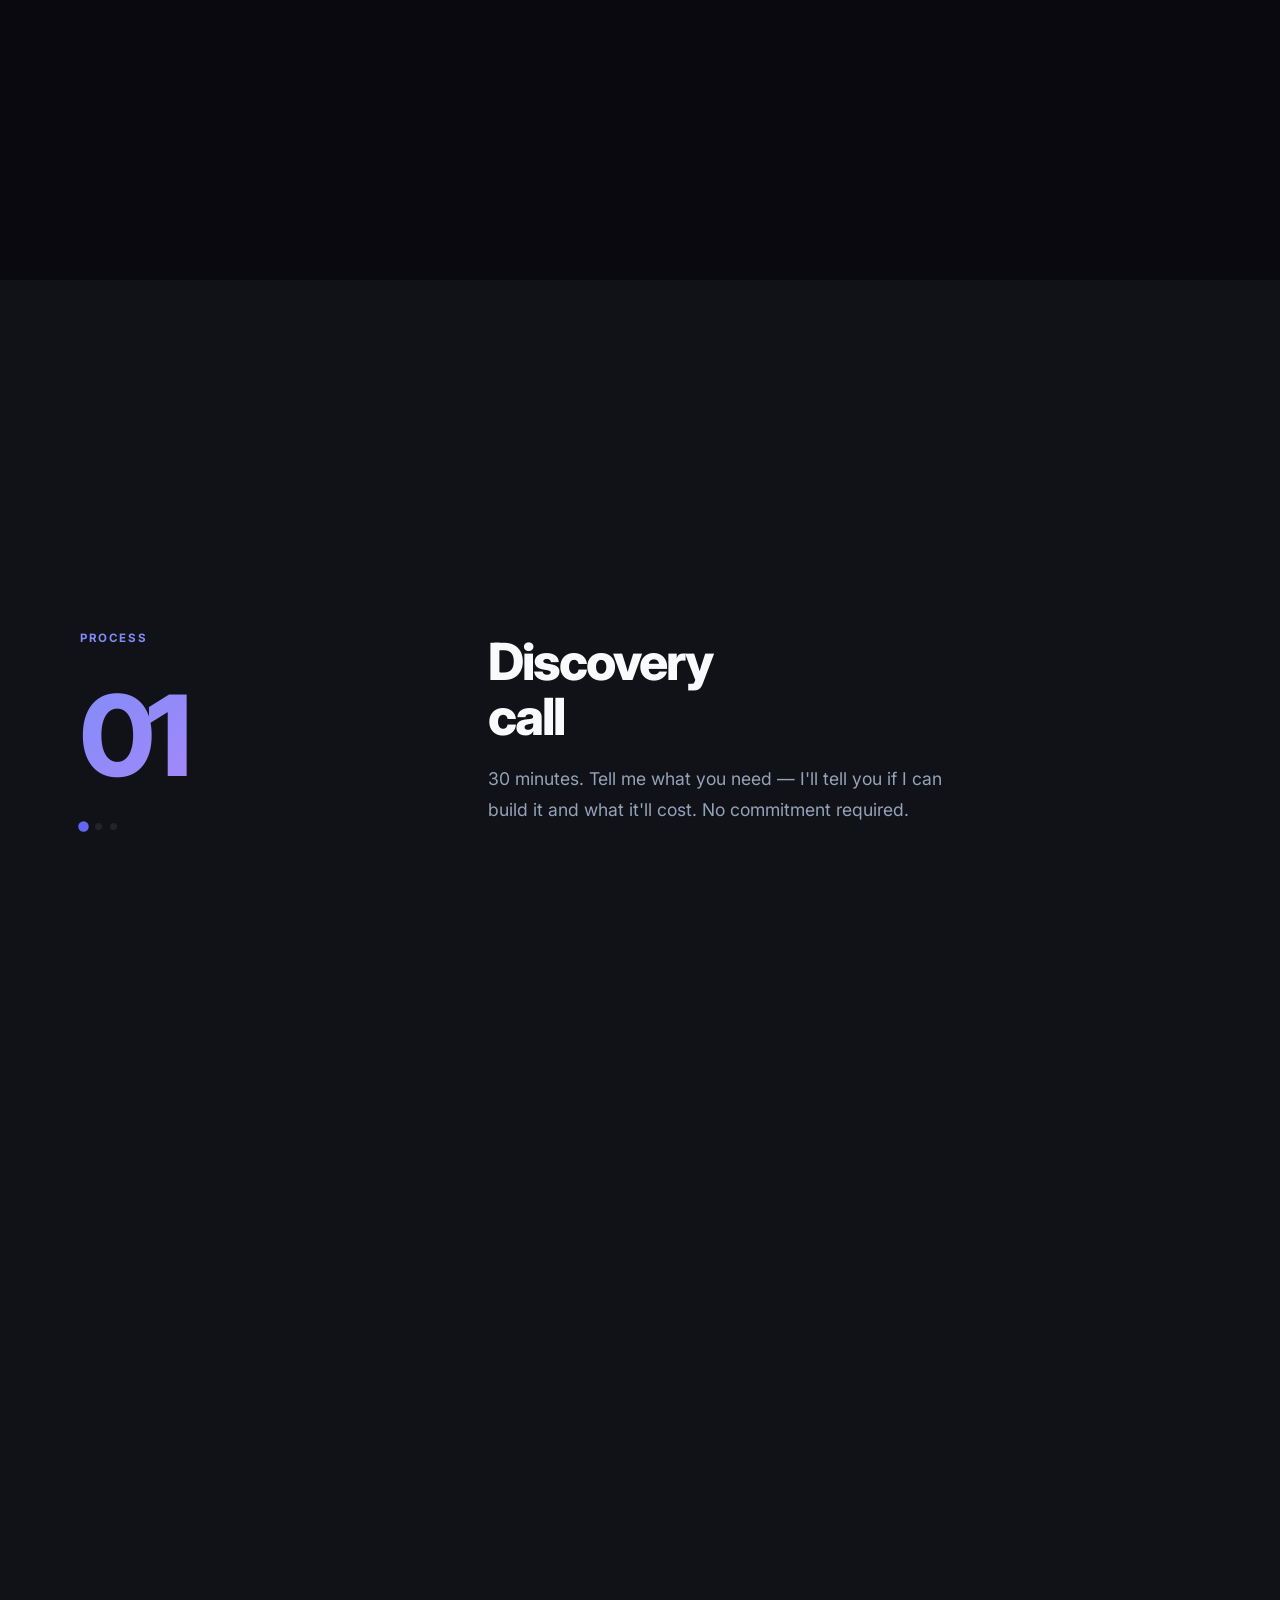
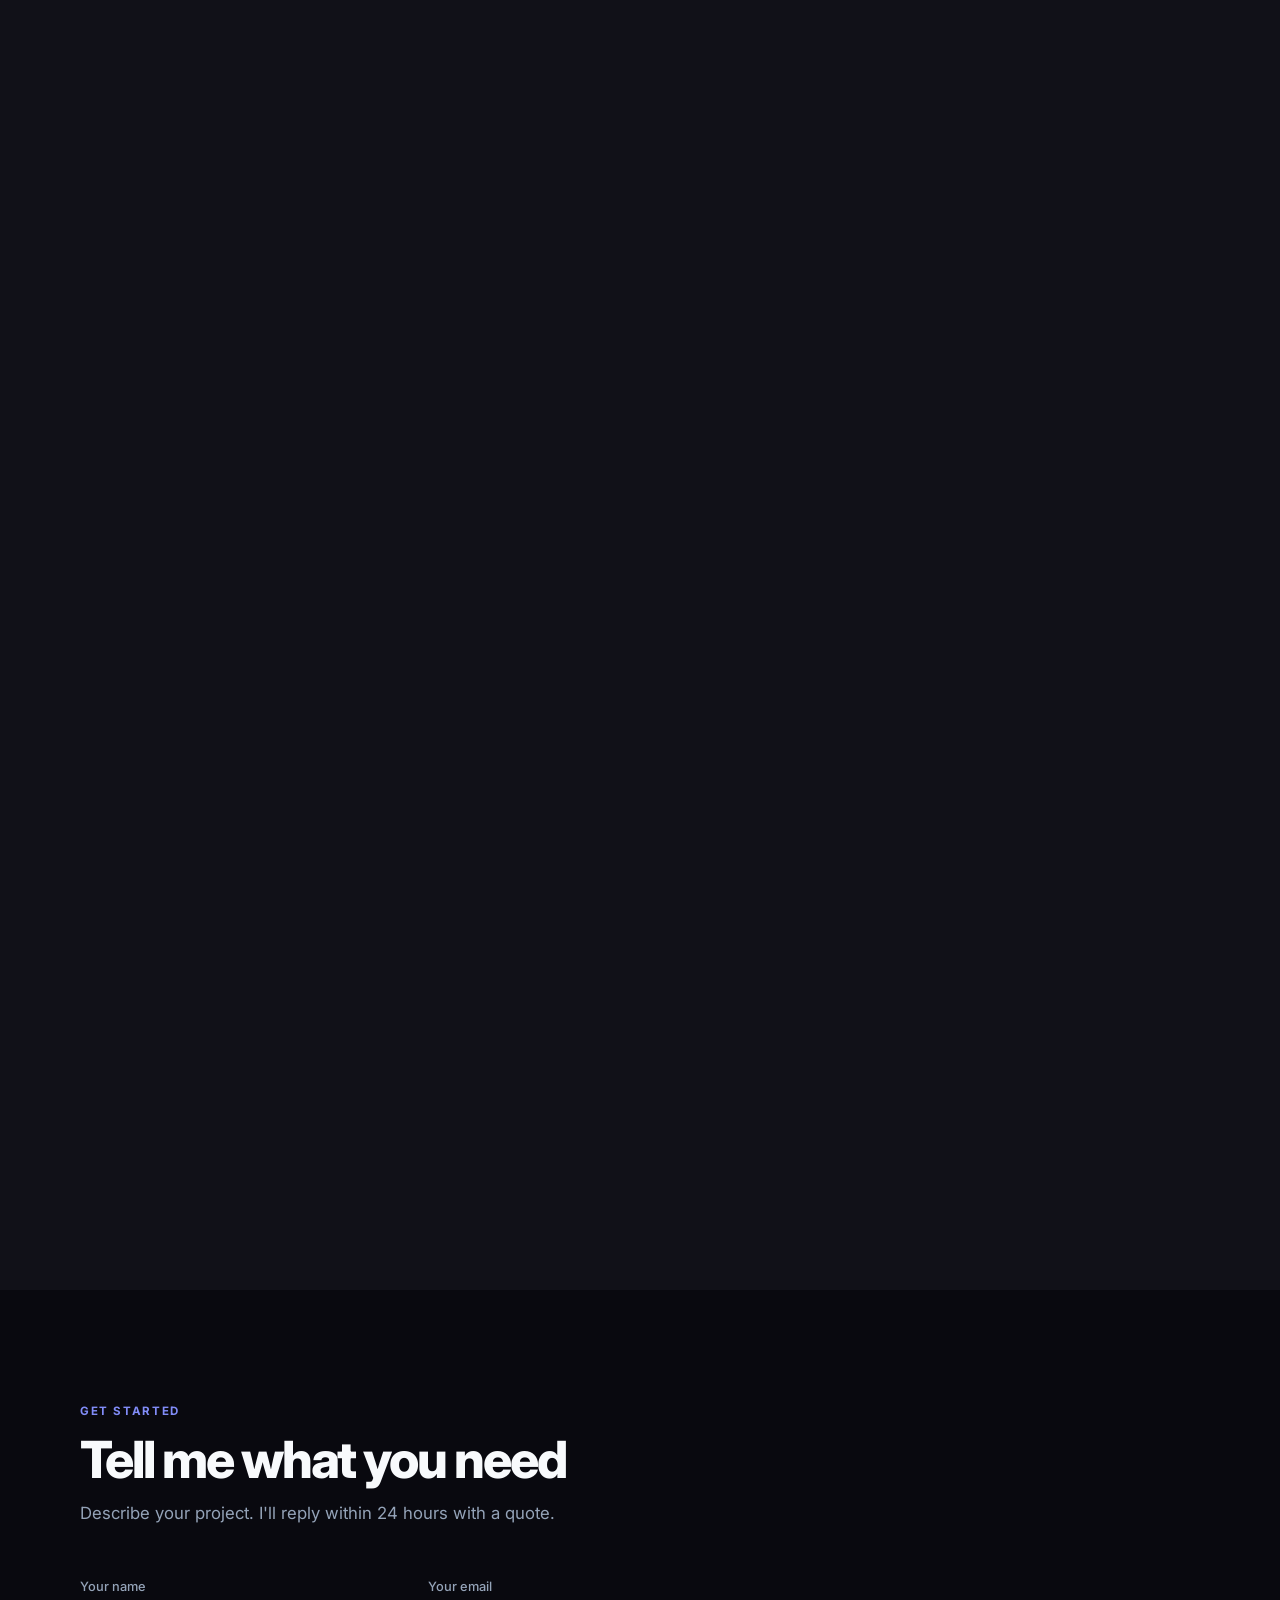
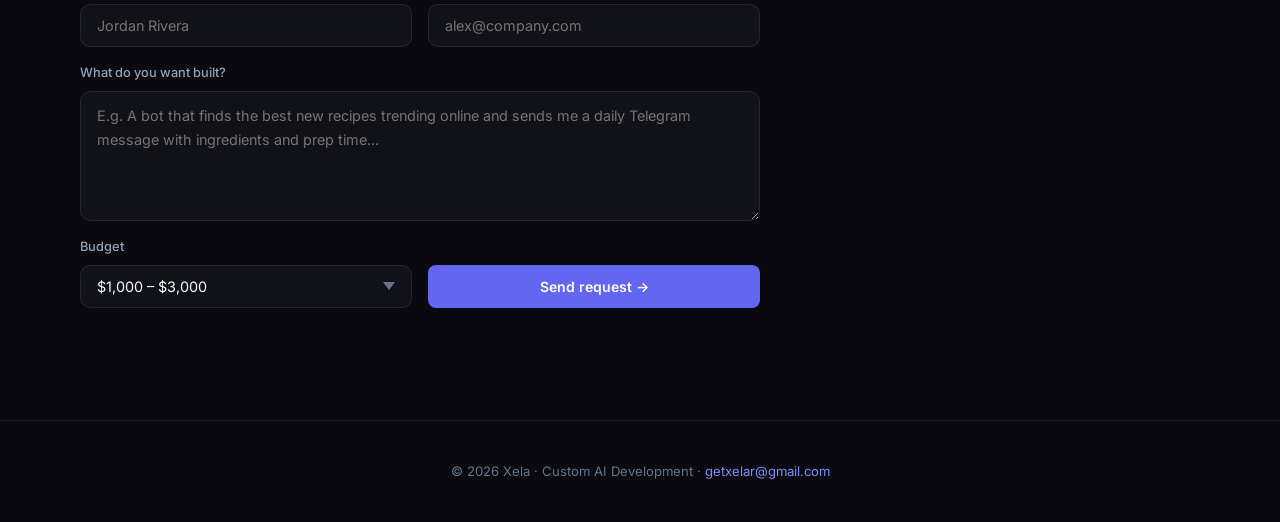
==== commit 93982ac0: "Point contact email to Xela business address" ====
--- a/index.html
+++ b/index.html
@@ -477,7 +477,7 @@
     <h2 class="section-title reveal" data-delay="1">Tell me what you need</h2>
     <p class="section-sub reveal" data-delay="2">Describe your project. I'll reply within 24 hours with a quote.</p>
     <form id="project-form" class="request-form reveal" data-delay="3"
-          action="https://formspree.io/f/REPLACE_WITH_YOUR_FORMSPREE_ID" method="POST">
+          action="https://formspree.io/f/mnjkgbkn" method="POST">
         <div class="form-grid">
             <div class="form-field">
                 <label for="f-name">Your name</label>
@@ -514,7 +514,7 @@
 </div>
 
 <footer>
-    <p>© 2026 Xela · Custom AI Development · <a href="mailto:alex.mess2011@gmail.com">alex.mess2011@gmail.com</a></p>
+    <p>© 2026 Xela · Custom AI Development · <a href="mailto:getxelar@gmail.com">getxelar@gmail.com</a></p>
 </footer>
 
 <script>
@@ -649,7 +649,7 @@
                 else throw new Error();
             } catch {
                 btn.textContent = 'Send request →'; btn.disabled = false;
-                alert('Something went wrong. Email alex.mess2011@gmail.com directly.');
+                alert('Something went wrong. Email getxelar@gmail.com directly.');
             }
         });
     }
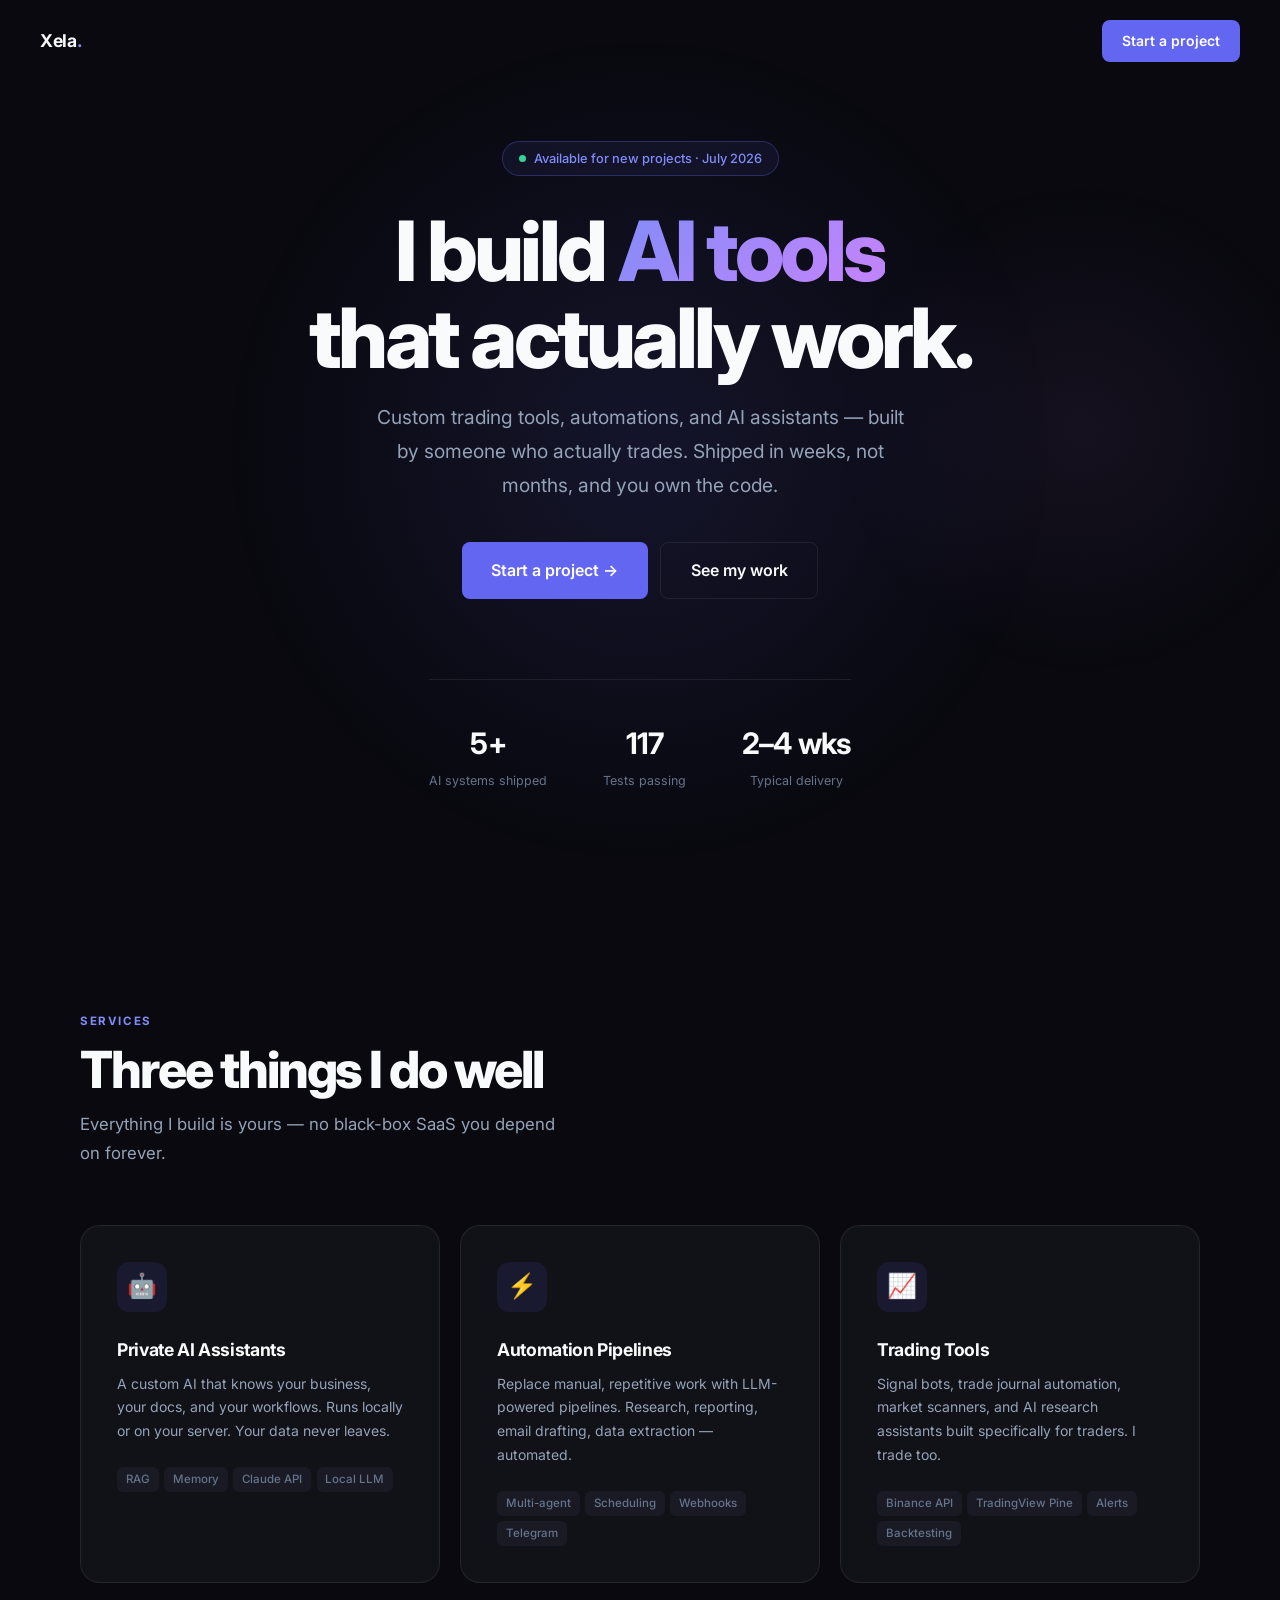
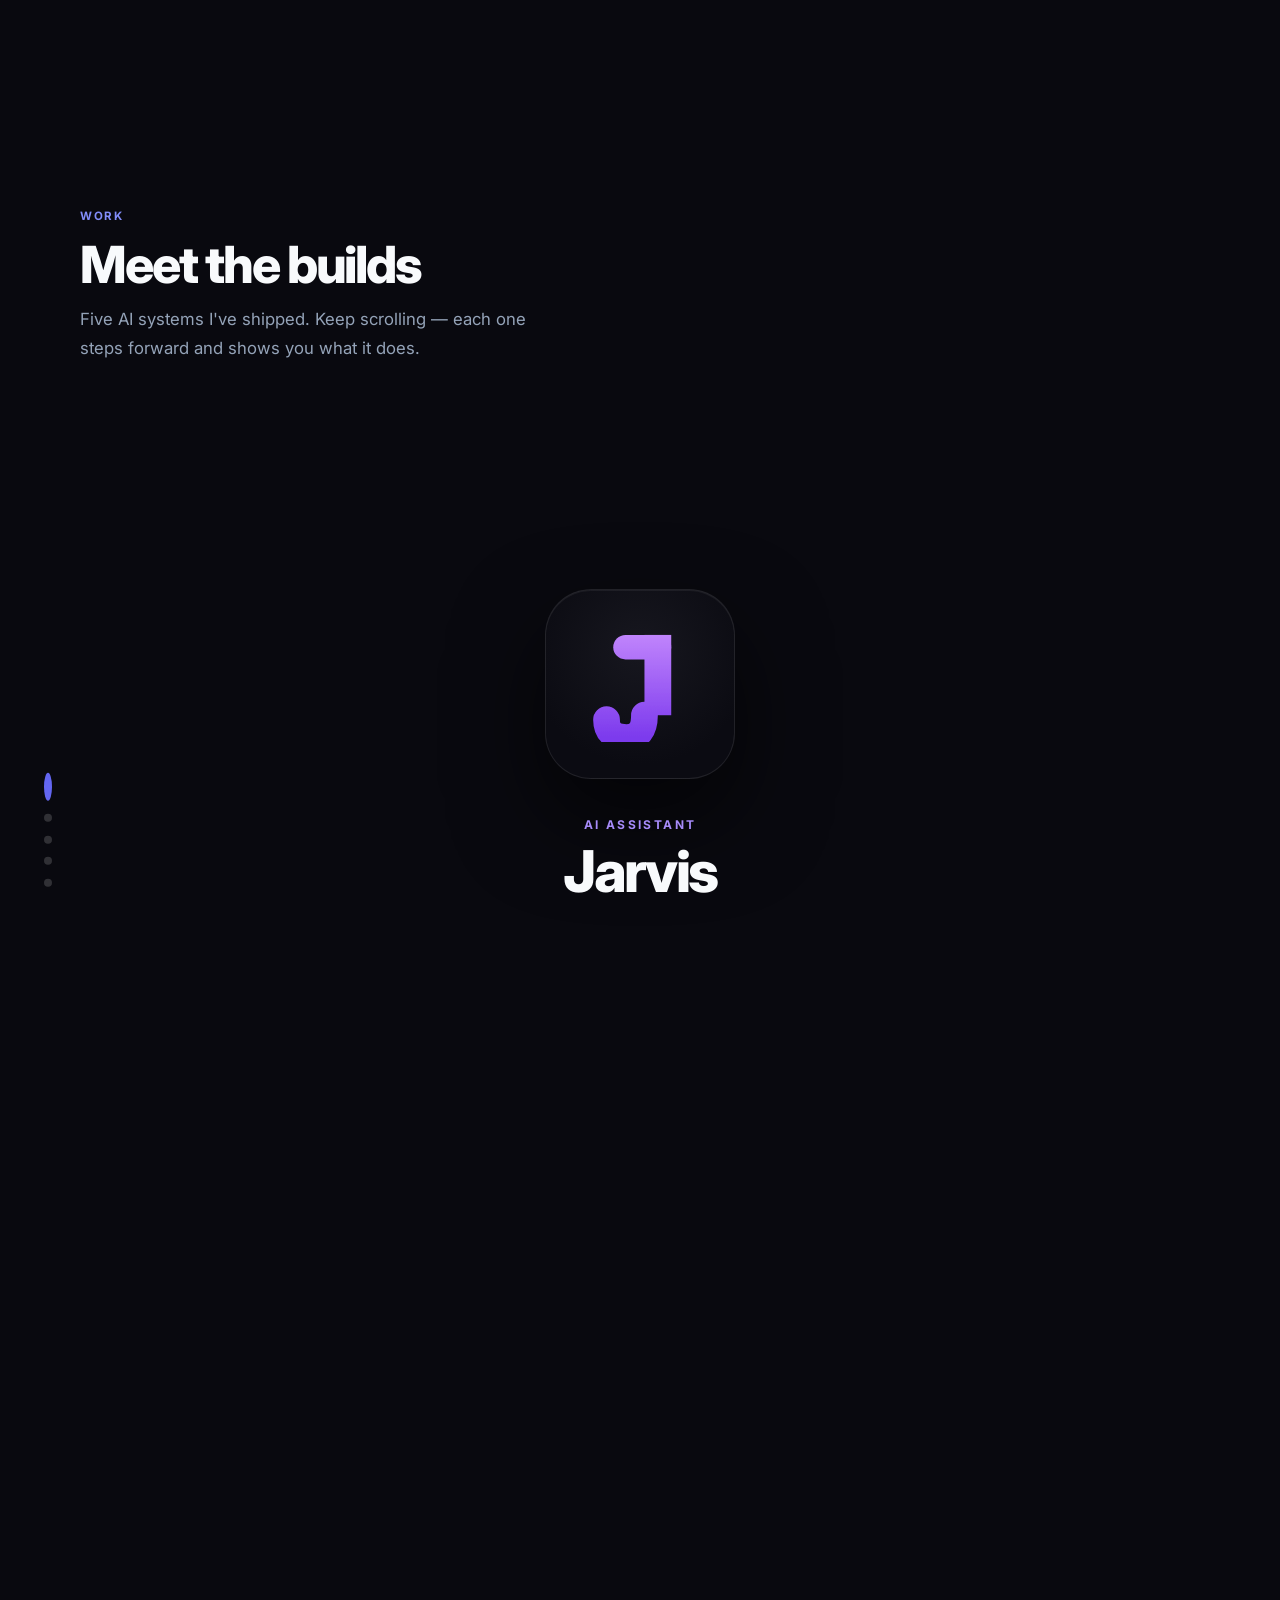
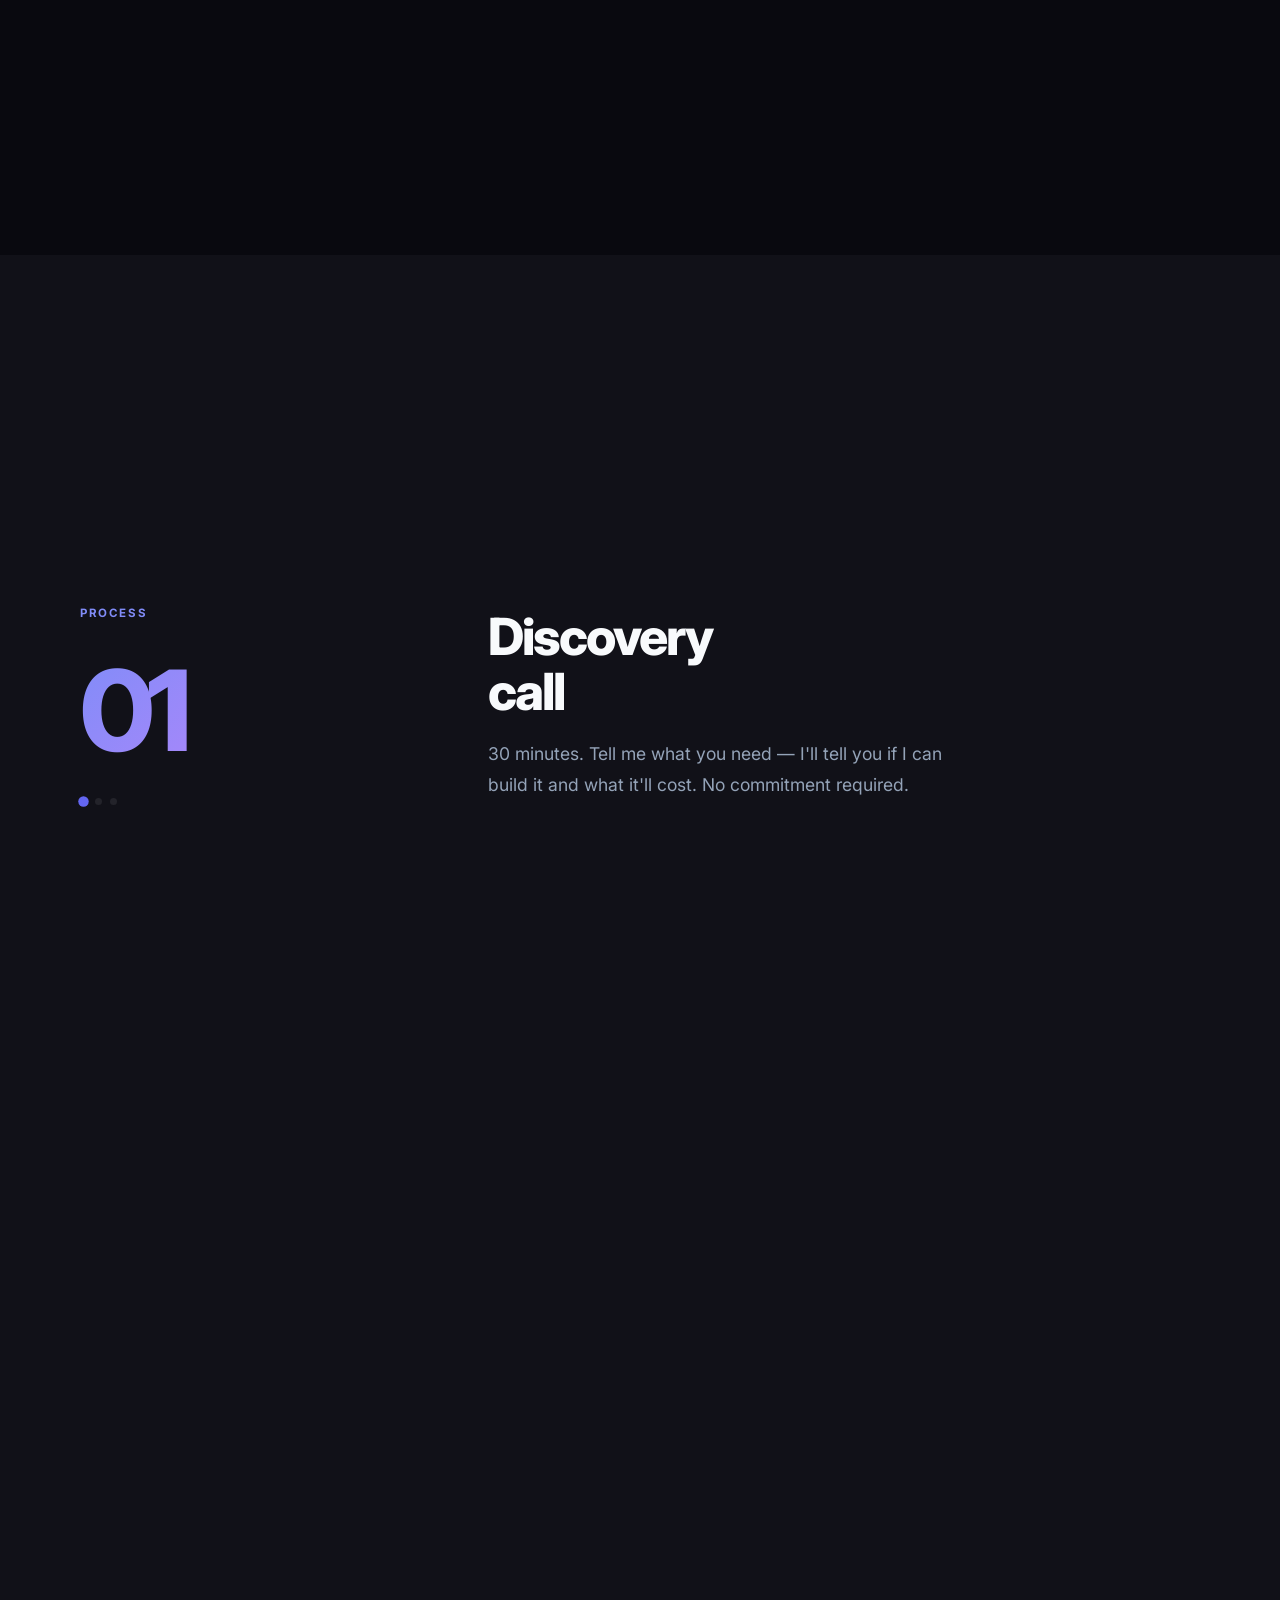
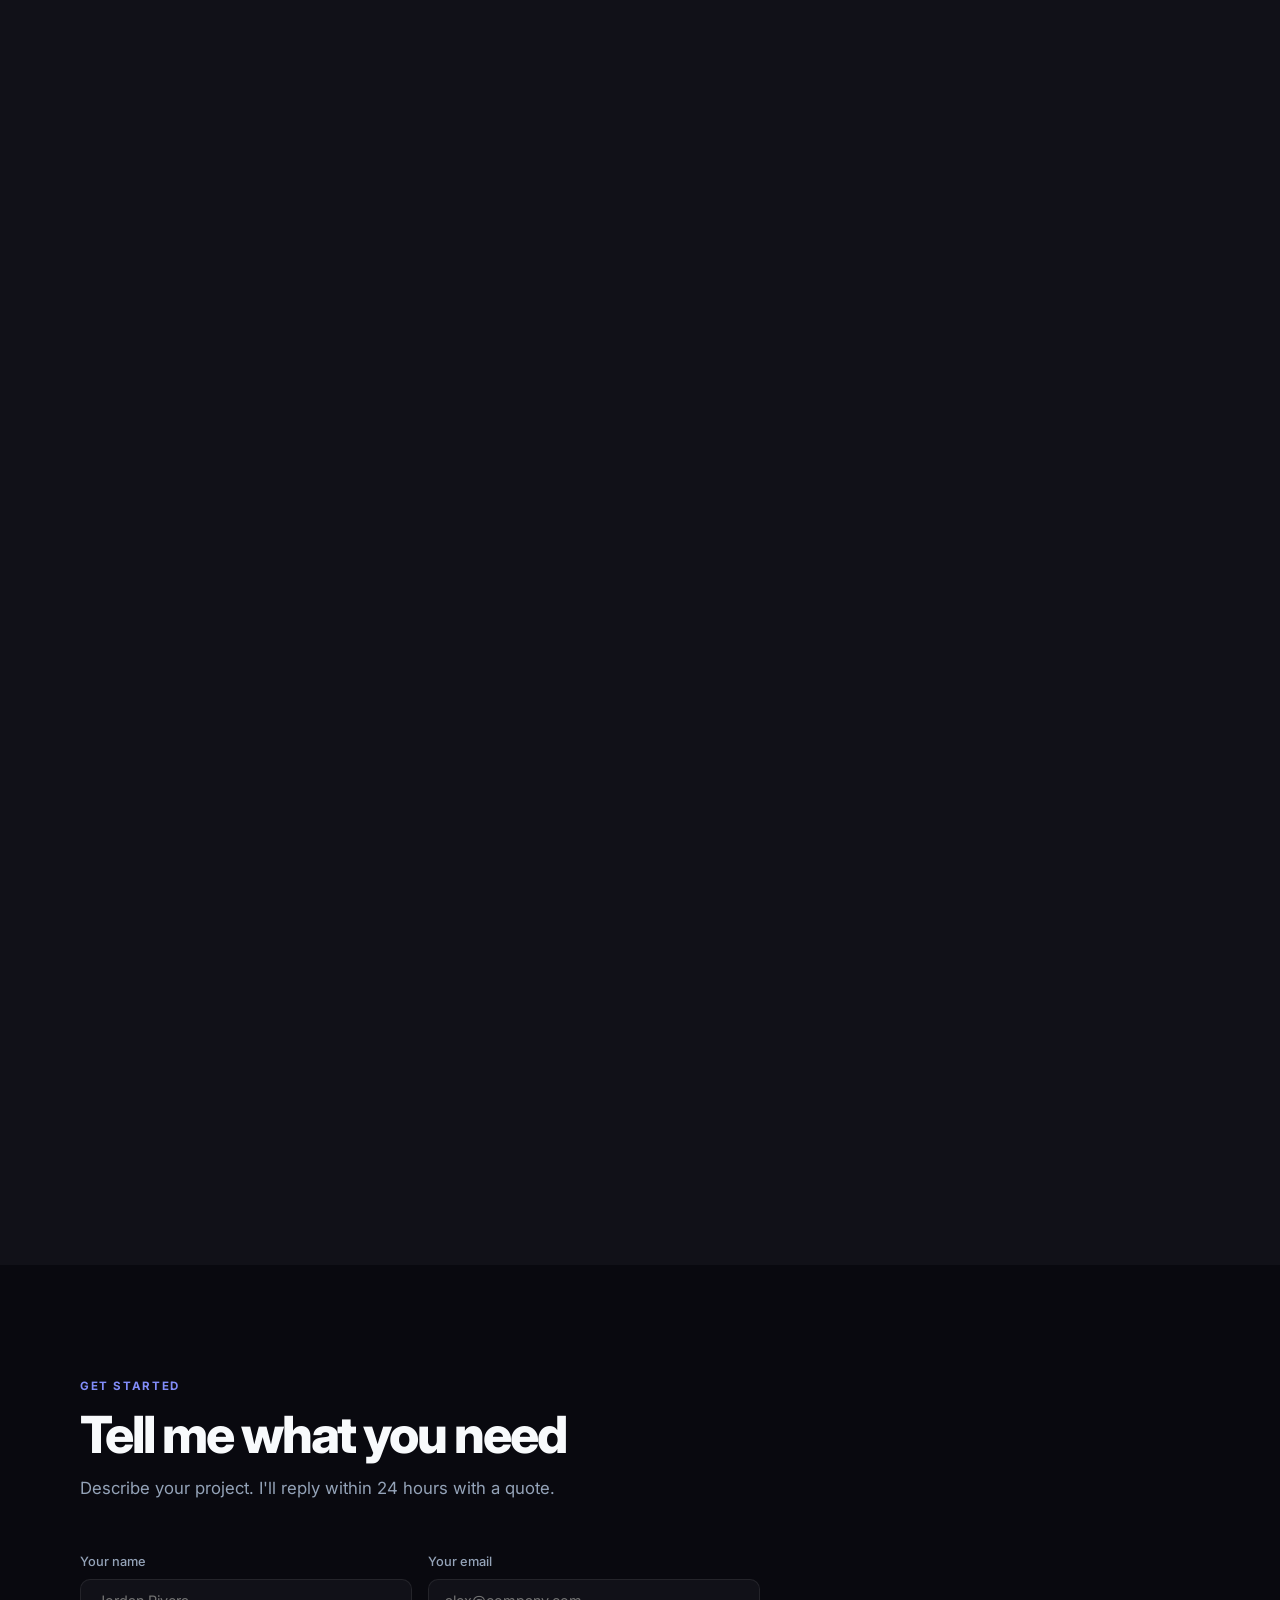
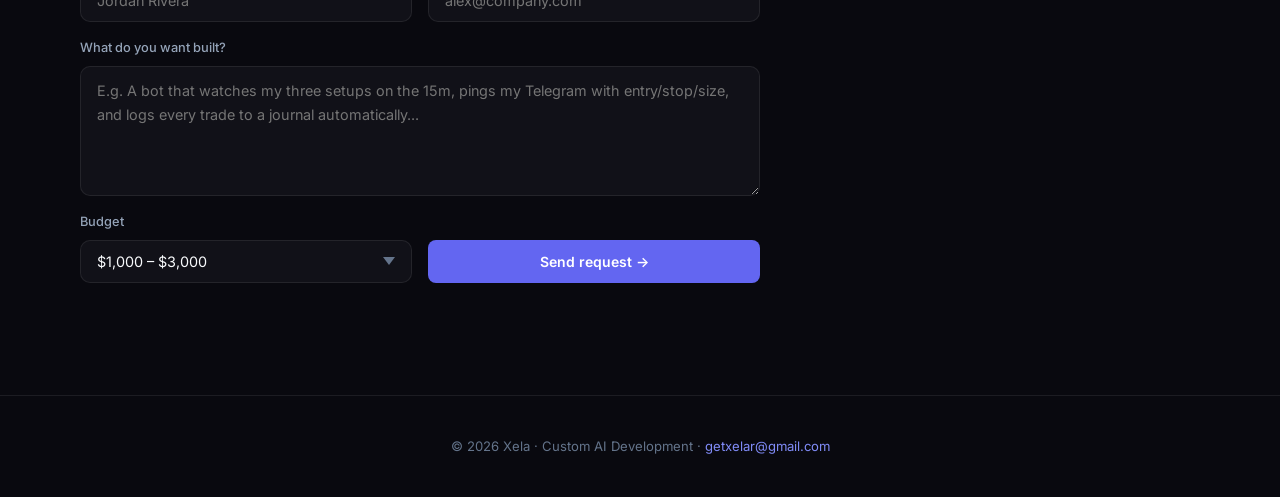
==== commit 8046540b: "Add Keel build, update Flux to 1h bars + trailing exits, copy fixes Co-Authored-By: Claude Fable 5 <" ====
--- a/index.html
+++ b/index.html
@@ -160,7 +160,7 @@
         /* ── BOTS CINEMATIC SCROLL ── */
         .bots-intro { padding: 7rem 2.5rem 1rem; max-width: 1200px; margin: 0 auto; }
 
-        .bots-scroll-wrapper { position: relative; height: 700vh; }
+        .bots-scroll-wrapper { position: relative; height: 875vh; }
         .bots-sticky {
             position: sticky; top: 0; height: 100vh; overflow: hidden;
             display: flex; align-items: center; justify-content: center;
@@ -337,7 +337,7 @@
     <div class="hero-glow-2"></div>
     <div class="badge reveal"><span class="badge-dot"></span>Available for new projects · July 2026</div>
     <h1 class="reveal" data-delay="1">I build <em>AI tools</em><br>that actually work.</h1>
-    <p class="reveal" data-delay="2">Custom AI assistants, automation pipelines, and trading tools — shipped in weeks, not months. Built by a trader who codes.</p>
+    <p class="reveal" data-delay="2">Custom trading tools, automations, and AI assistants — built by someone who actually trades. Shipped in weeks, not months, and you own the code.</p>
     <div class="hero-cta reveal" data-delay="3">
         <a href="#request" class="btn btn-primary">Start a project →</a>
         <a href="#work" class="btn btn-outline">See my work</a>
@@ -348,7 +348,7 @@
             <div class="stat-label">AI systems shipped</div>
         </div>
         <div class="stat-item">
-            <div class="stat-num" data-count="97">97</div>
+            <div class="stat-num" data-count="117">117</div>
             <div class="stat-label">Tests passing</div>
         </div>
         <div class="stat-item">
@@ -389,7 +389,7 @@
 <section class="bots-intro" id="work">
     <div class="section-label reveal">Work</div>
     <h2 class="section-title reveal" data-delay="1">Meet the builds</h2>
-    <p class="section-sub reveal" data-delay="2">Four AI systems I've shipped. Keep scrolling — each one steps forward and shows you what it does.</p>
+    <p class="section-sub reveal" data-delay="2">Five AI systems I've shipped. Keep scrolling — each one steps forward and shows you what it does.</p>
 </section>
 
 <div class="bots-scroll-wrapper" id="bots-wrapper">
@@ -399,6 +399,7 @@
             <div class="bots-rail-dot"></div>
             <div class="bots-rail-dot"></div>
             <div class="bots-rail-dot"></div>
+            <div class="bots-rail-dot"></div>
         </div>
         <div class="bots-stage">
 
@@ -425,7 +426,7 @@
                 <div class="bot-tile"><svg viewBox="0 0 52 52" fill="none" xmlns="http://www.w3.org/2000/svg"><defs><linearGradient id="fL" x1="26" y1="48" x2="40" y2="4" gradientUnits="userSpaceOnUse"><stop stop-color="#ff7a00"/><stop offset=".45" stop-color="#ff3d7f"/><stop offset="1" stop-color="#c040ff"/></linearGradient><mask id="fLm"><rect x="28" y="4" width="13" height="44" fill="white"/><rect x="28" y="4" width="19" height="11" rx="5.5" fill="white"/><rect x="28" y="23" width="14" height="10" rx="5" fill="white"/><rect x="7" y="19" width="19" height="9" rx="4.5" fill="white"/><rect x="10" y="31" width="16" height="9" rx="4.5" fill="white" opacity=".7"/><rect x="14" y="42" width="12" height="8" rx="4" fill="white" opacity=".45"/></mask><filter id="fLf" x="-50%" y="-50%" width="200%" height="200%"><feGaussianBlur stdDeviation="2.5" result="b"/><feMerge><feMergeNode in="b"/><feMergeNode in="b"/><feMergeNode in="SourceGraphic"/></feMerge></filter></defs><rect width="52" height="52" fill="url(#fL)" mask="url(#fLm)" filter="url(#fLf)"/></svg></div>
                 <div class="bot-role">Signal Bot</div>
                 <h3 class="bot-name">Flux</h3>
-                <p class="bot-desc">Crypto intraday signal bot on 15-minute bars. EMA200 trend gate, ATR-based stops, 2R targets. A built-in backtester refuses to go live on a negative edge.</p>
+                <p class="bot-desc">Crypto signal bot on 1-hour bars. EMA200 trend gate, ATR-based trailing exits. A built-in backtester refuses to go live on a negative edge.</p>
                 <div class="bot-tags"><span class="tag">Python</span><span class="tag">Binance</span><span class="tag">EMA · ATR</span></div>
             </div>
 
@@ -436,6 +437,15 @@
                 <h3 class="bot-name">Odds</h3>
                 <p class="bot-desc">Polymarket prediction-market scanner. AI news-edge analysis surfaces mispriced contracts and fires Telegram alerts before the crowd catches up.</p>
                 <div class="bot-tags"><span class="tag">Python</span><span class="tag">Claude API</span><span class="tag">Polymarket</span></div>
+            </div>
+
+            <!-- KEEL -->
+            <div class="bot-panel" style="--tint:#2dd4bf; --halo:#0d9488;">
+                <div class="bot-tile"><svg viewBox="0 0 52 52" fill="none" xmlns="http://www.w3.org/2000/svg"><defs><linearGradient id="kL" x1="26" y1="4" x2="26" y2="48" gradientUnits="userSpaceOnUse"><stop stop-color="#5eead4"/><stop offset="1" stop-color="#0d9488"/></linearGradient><filter id="kLf" x="-50%" y="-50%" width="200%" height="200%"><feGaussianBlur stdDeviation="2" result="b"/><feMerge><feMergeNode in="b"/><feMergeNode in="b"/><feMergeNode in="SourceGraphic"/></feMerge></filter></defs><g filter="url(#kLf)" stroke="url(#kL)" stroke-width="4.5" stroke-linecap="round"><circle cx="26" cy="10" r="4.5"/><path d="M26 15 V 44"/><path d="M16 23 H 36"/><path d="M9 30 A 17 17 0 0 0 43 30"/></g></svg></div>
+                <div class="bot-role">Investing Advisor</div>
+                <h3 class="bot-name">Keel</h3>
+                <p class="bot-desc">Long-term ETF advisor: VTI/VXUS/BND core, 200-day trend overlay, DCA and threshold rebalancing. Backtest honestly reported — the overlay cut drawdown but lagged buy-and-hold on return.</p>
+                <div class="bot-tags"><span class="tag">Python</span><span class="tag">Yahoo Finance</span><span class="tag">Backtesting</span></div>
             </div>
 
         </div>
@@ -461,7 +471,7 @@
             </div>
             <div class="process-step-item" id="step-1">
                 <h3 class="process-step-title">Fixed<br>proposal</h3>
-                <p class="process-step-desc">Flat fee or hourly. Scope locked before I start. You approve everything before a line of code gets written.</p>
+                <p class="process-step-desc">Fixed price, agreed up front. Scope locked in writing before I start. You approve everything before a line of code gets written.</p>
             </div>
             <div class="process-step-item" id="step-2">
                 <h3 class="process-step-title">Build +<br>handoff</h3>
@@ -490,7 +500,7 @@
             <div class="form-field form-full">
                 <label for="f-desc">What do you want built?</label>
                 <textarea id="f-desc" name="description"
-                    placeholder="E.g. A bot that finds the best new recipes trending online and sends me a daily Telegram message with ingredients and prep time..." required></textarea>
+                    placeholder="E.g. A bot that watches my three setups on the 15m, pings my Telegram with entry/stop/size, and logs every trade to a journal automatically..." required></textarea>
             </div>
             <div class="form-field">
                 <label for="f-budget">Budget</label>
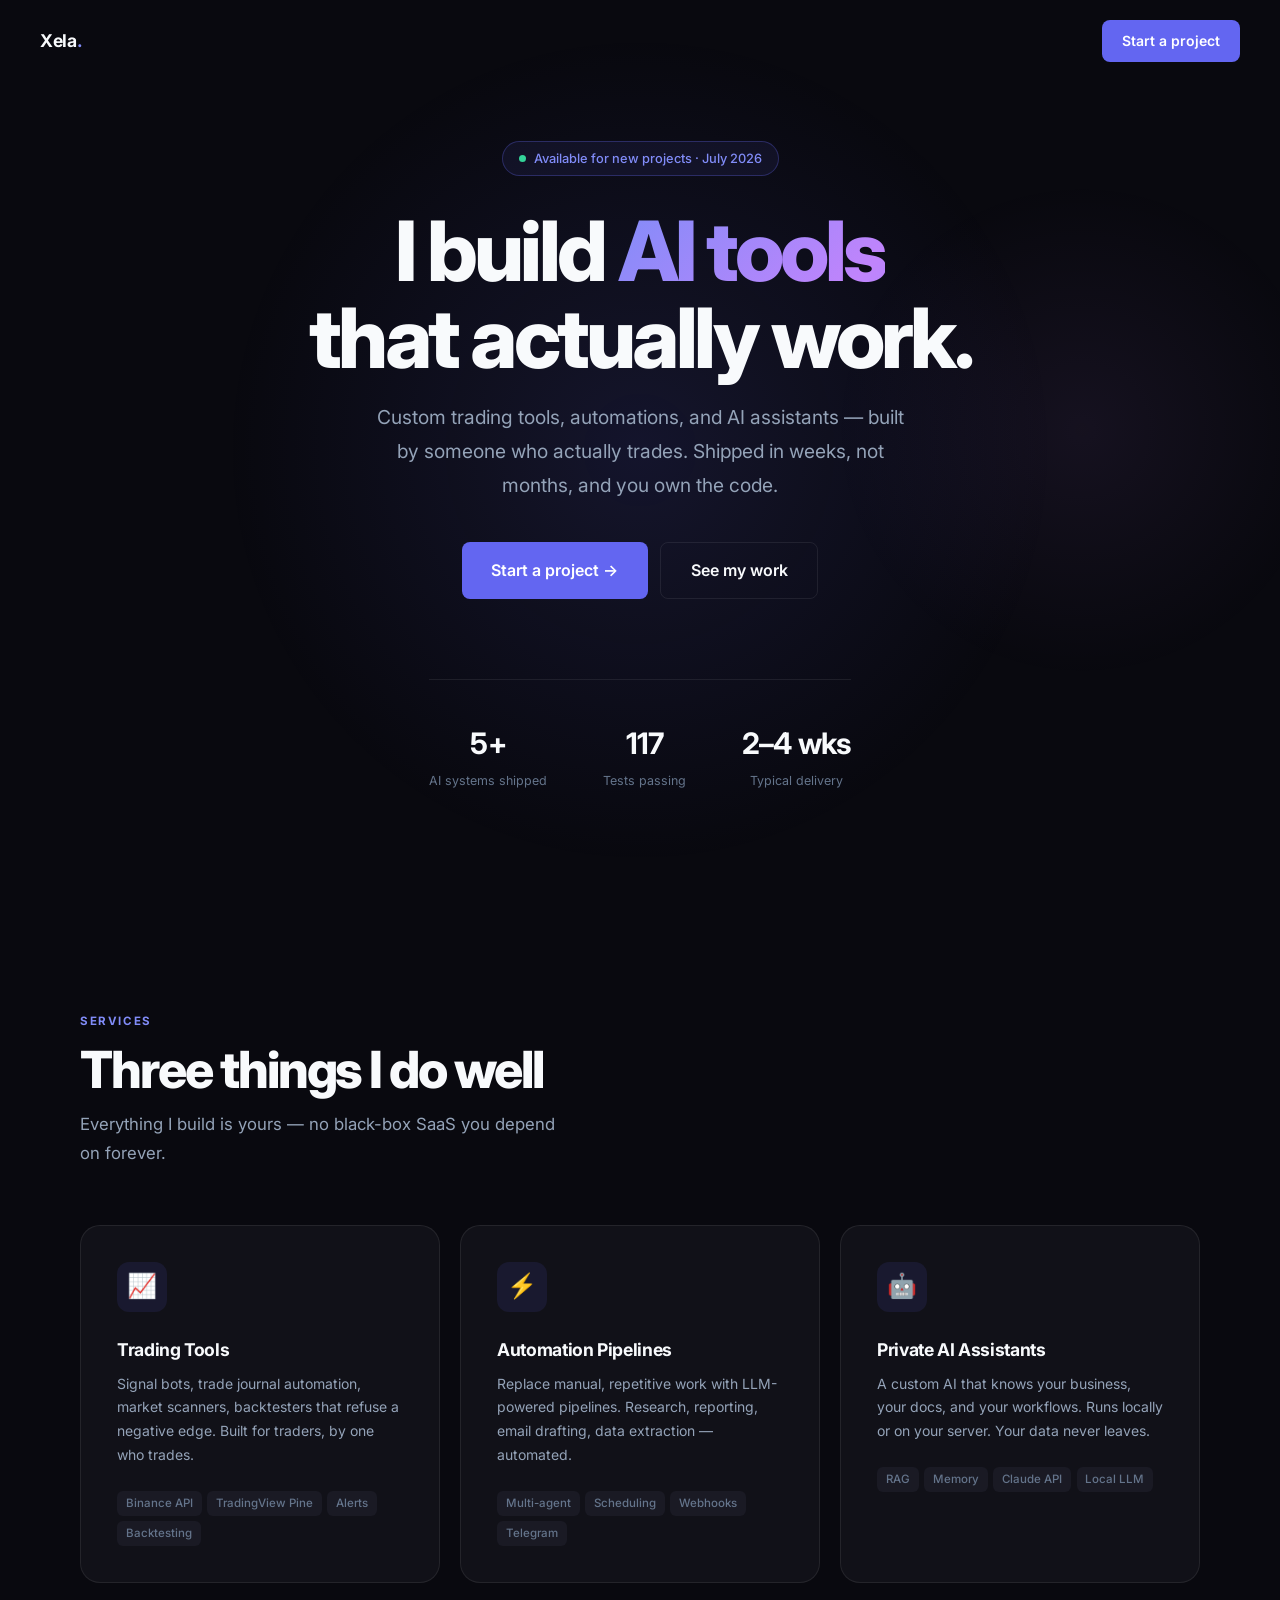
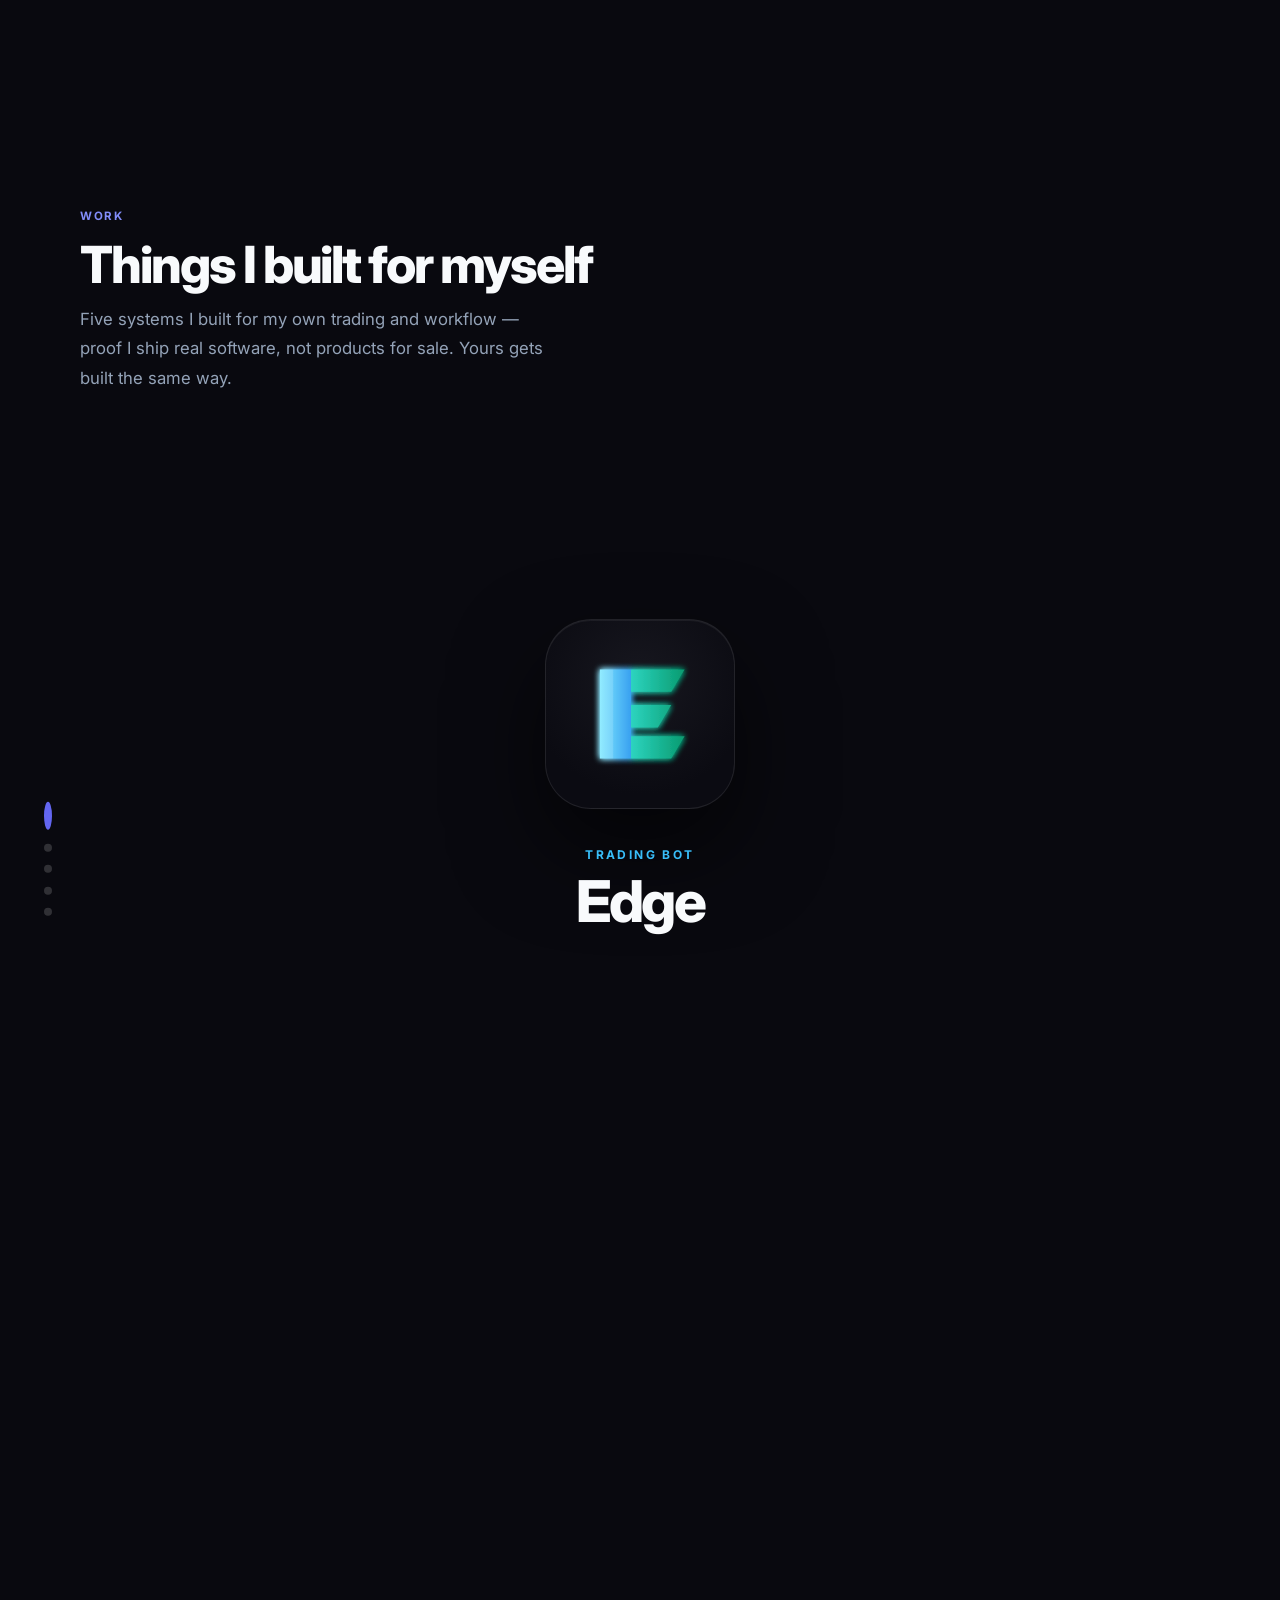
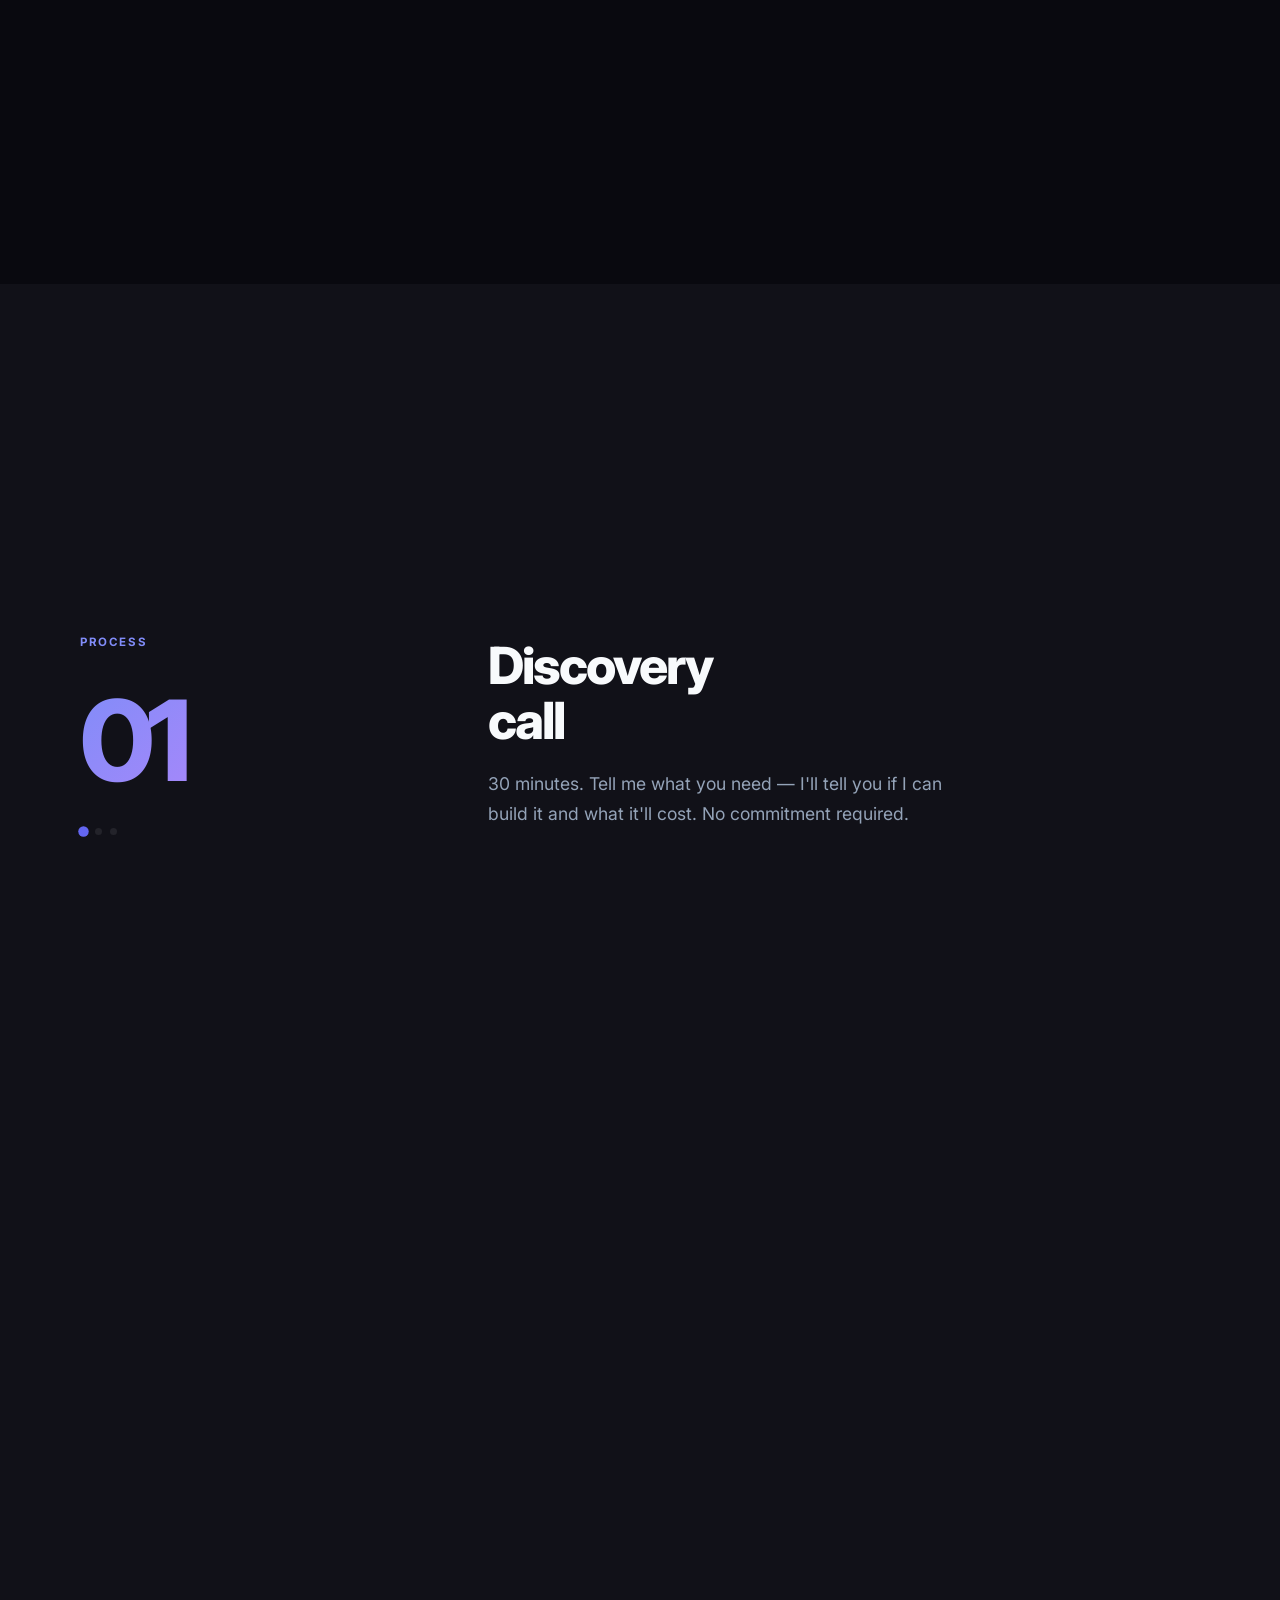
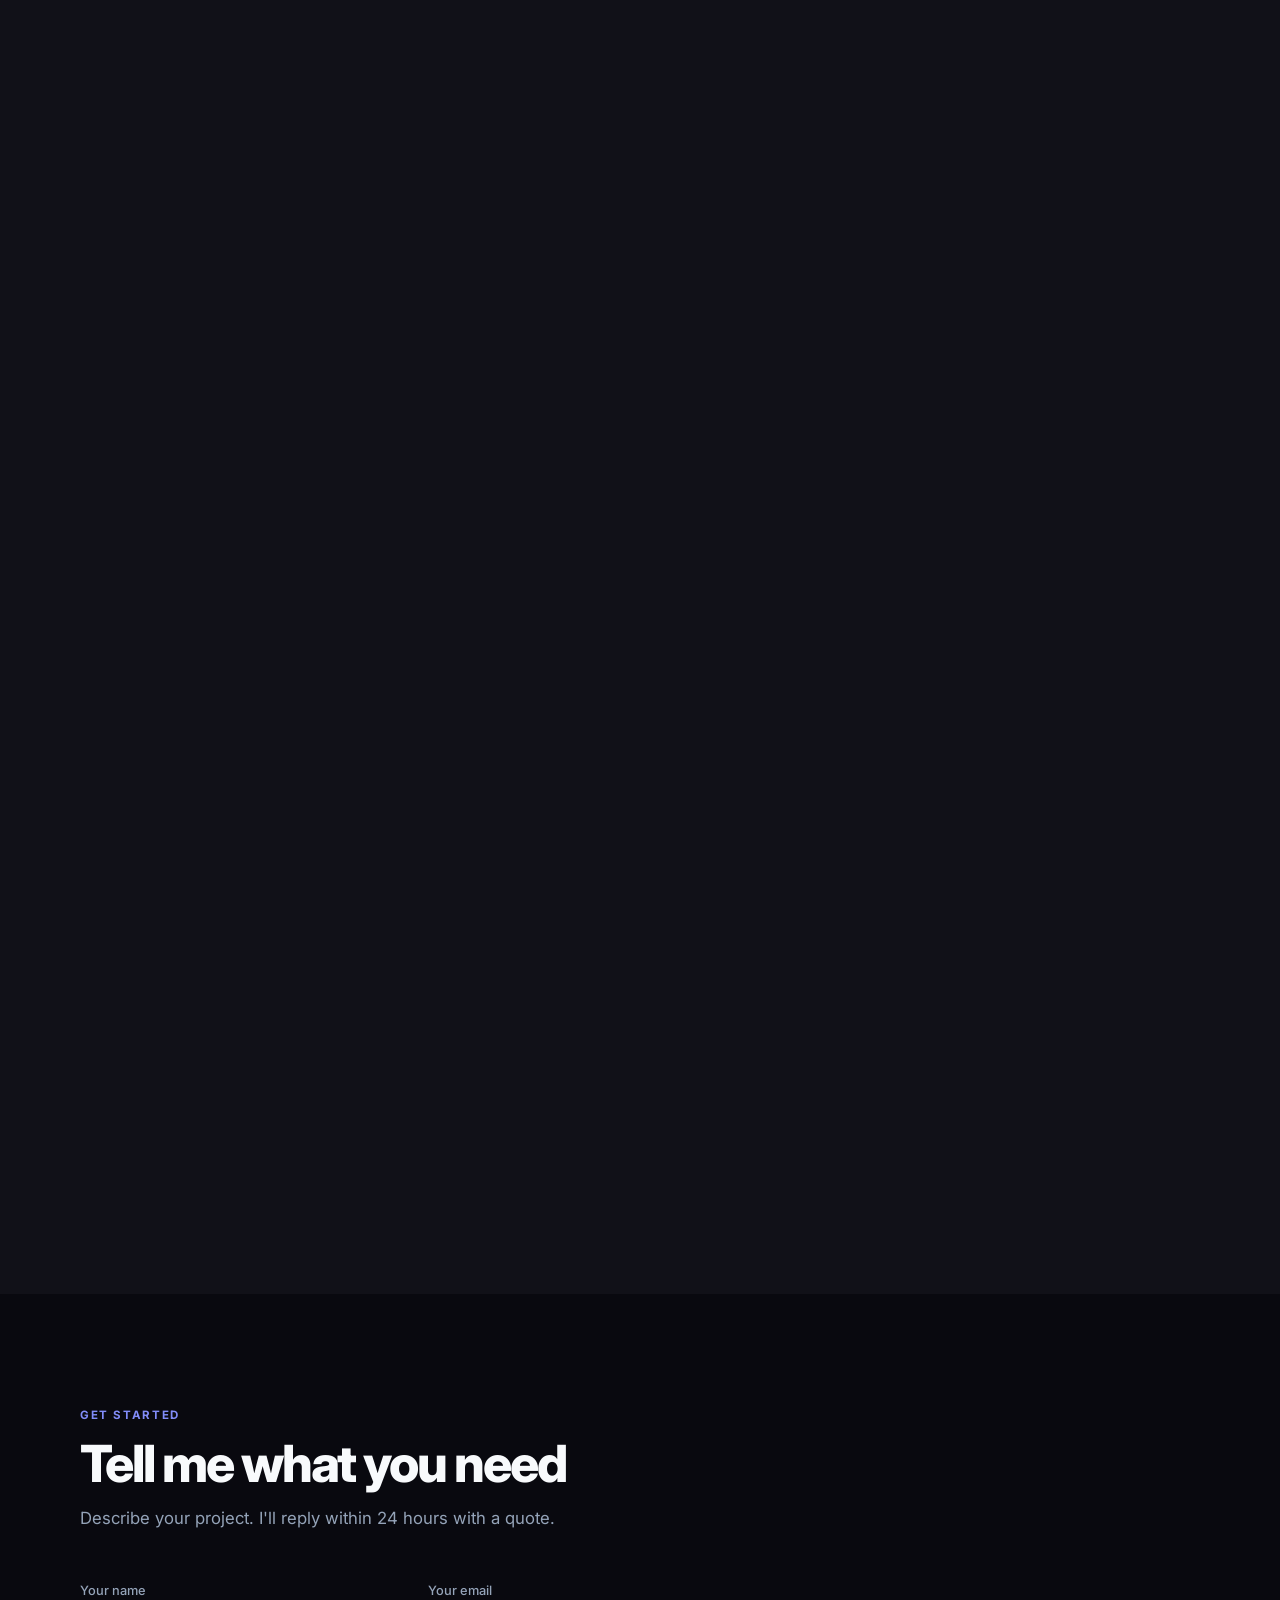
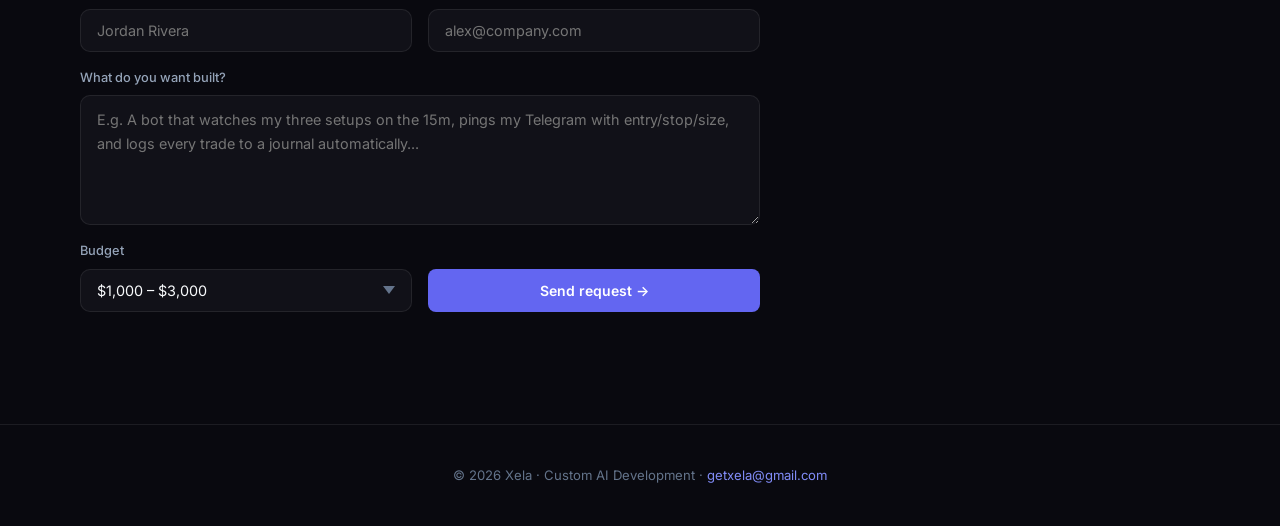
==== commit da4f3f03: "Trader-led relaunch: Edge-first builds + proof-not-products reframe, Keel panel, trader-led services" ====
--- a/index.html
+++ b/index.html
@@ -365,10 +365,10 @@
     <p class="section-sub reveal" data-delay="2">Everything I build is yours — no black-box SaaS you depend on forever.</p>
     <div class="services-grid">
         <div class="service-card reveal" data-delay="1">
-            <div class="service-icon">🤖</div>
-            <h3>Private AI Assistants</h3>
-            <p>A custom AI that knows your business, your docs, and your workflows. Runs locally or on your server. Your data never leaves.</p>
-            <div class="service-tags"><span class="tag">RAG</span><span class="tag">Memory</span><span class="tag">Claude API</span><span class="tag">Local LLM</span></div>
+            <div class="service-icon">📈</div>
+            <h3>Trading Tools</h3>
+            <p>Signal bots, trade journal automation, market scanners, backtesters that refuse a negative edge. Built for traders, by one who trades.</p>
+            <div class="service-tags"><span class="tag">Binance API</span><span class="tag">TradingView Pine</span><span class="tag">Alerts</span><span class="tag">Backtesting</span></div>
         </div>
         <div class="service-card reveal" data-delay="2">
             <div class="service-icon">⚡</div>
@@ -377,10 +377,10 @@
             <div class="service-tags"><span class="tag">Multi-agent</span><span class="tag">Scheduling</span><span class="tag">Webhooks</span><span class="tag">Telegram</span></div>
         </div>
         <div class="service-card reveal" data-delay="3">
-            <div class="service-icon">📈</div>
-            <h3>Trading Tools</h3>
-            <p>Signal bots, trade journal automation, market scanners, and AI research assistants built specifically for traders. I trade too.</p>
-            <div class="service-tags"><span class="tag">Binance API</span><span class="tag">TradingView Pine</span><span class="tag">Alerts</span><span class="tag">Backtesting</span></div>
+            <div class="service-icon">🤖</div>
+            <h3>Private AI Assistants</h3>
+            <p>A custom AI that knows your business, your docs, and your workflows. Runs locally or on your server. Your data never leaves.</p>
+            <div class="service-tags"><span class="tag">RAG</span><span class="tag">Memory</span><span class="tag">Claude API</span><span class="tag">Local LLM</span></div>
         </div>
     </div>
 </div>
@@ -388,8 +388,8 @@
 <!-- ── BOTS CINEMATIC SCROLL ── -->
 <section class="bots-intro" id="work">
     <div class="section-label reveal">Work</div>
-    <h2 class="section-title reveal" data-delay="1">Meet the builds</h2>
-    <p class="section-sub reveal" data-delay="2">Five AI systems I've shipped. Keep scrolling — each one steps forward and shows you what it does.</p>
+    <h2 class="section-title reveal" data-delay="1">Things I built for myself</h2>
+    <p class="section-sub reveal" data-delay="2">Five systems I built for my own trading and workflow — proof I ship real software, not products for sale. Yours gets built the same way.</p>
 </section>
 
 <div class="bots-scroll-wrapper" id="bots-wrapper">
@@ -403,17 +403,8 @@
         </div>
         <div class="bots-stage">
 
-            <!-- JARVIS -->
-            <div class="bot-panel active" style="--tint:#a78bfa; --halo:#7c3aed;">
-                <div class="bot-tile"><svg viewBox="0 0 52 52" fill="none" xmlns="http://www.w3.org/2000/svg"><defs><linearGradient id="jL" x1="26" y1="4" x2="26" y2="50" gradientUnits="userSpaceOnUse"><stop stop-color="#c084fc"/><stop offset="1" stop-color="#7c3aed"/></linearGradient><mask id="jLm"><rect x="14" y="4" width="26" height="11" rx="5.5" fill="white"/><rect x="28" y="4" width="12" height="36" fill="white"/><path d="M28 40 Q28 50 20 50 Q11 50 11 42" stroke="white" stroke-width="12" stroke-linecap="round" fill="none"/></mask><filter id="jLf" x="-50%" y="-50%" width="200%" height="200%"><feGaussianBlur stdDeviation="2.5" result="b"/><feMerge><feMergeNode in="b"/><feMergeNode in="b"/><feMergeNode in="SourceGraphic"/></feMerge></filter></defs><rect width="52" height="52" fill="url(#jL)" mask="url(#jLm)" filter="url(#jLf)"/></svg></div>
-                <div class="bot-role">AI Assistant</div>
-                <h3 class="bot-name">Jarvis</h3>
-                <p class="bot-desc">Local-first AI assistant with 4 specialized agents — research, web, voice, and scheduling. Vector memory, RAG knowledge base, runs 100% offline.</p>
-                <div class="bot-tags"><span class="tag">Python</span><span class="tag">FastAPI</span><span class="tag">Ollama</span><span class="tag">ChromaDB</span></div>
-            </div>
-
             <!-- EDGE -->
-            <div class="bot-panel" style="--tint:#38bdf8; --halo:#0ea5e9;">
+            <div class="bot-panel active" style="--tint:#38bdf8; --halo:#0ea5e9;">
                 <div class="bot-tile"><svg viewBox="0 0 52 52" fill="none" xmlns="http://www.w3.org/2000/svg"><defs><linearGradient id="eLb" x1="8" y1="26" x2="22" y2="26" gradientUnits="userSpaceOnUse"><stop stop-color="#7ee8ff"/><stop offset="1" stop-color="#38a0f0"/></linearGradient><linearGradient id="eLt" x1="22" y1="26" x2="48" y2="26" gradientUnits="userSpaceOnUse"><stop stop-color="#2dd4bf"/><stop offset="1" stop-color="#059669"/></linearGradient><filter id="eLf" x="-30%" y="-30%" width="160%" height="160%"><feGaussianBlur stdDeviation="1.5" result="b"/><feMerge><feMergeNode in="b"/><feMergeNode in="b"/><feMergeNode in="SourceGraphic"/></feMerge></filter></defs><g filter="url(#eLf)"><polygon points="8,6 22,6 22,46 8,46" fill="url(#eLb)"/><polygon points="8,6 14,6 14,46 8,46" fill="white" opacity=".15"/><polygon points="22,6 46,6 40,16 22,16" fill="url(#eLt)"/><polygon points="22,22 40,22 34,32 22,32" fill="url(#eLt)"/><polygon points="22,36 46,36 40,46 22,46" fill="url(#eLt)"/></g></svg></div>
                 <div class="bot-role">Trading Bot</div>
                 <h3 class="bot-name">Edge</h3>
@@ -435,7 +426,7 @@
                 <div class="bot-tile"><svg viewBox="0 0 52 52" fill="none" xmlns="http://www.w3.org/2000/svg"><defs><linearGradient id="oL" x1="46" y1="8" x2="8" y2="46" gradientUnits="userSpaceOnUse"><stop stop-color="#a78bfa"/><stop offset=".6" stop-color="#7c3aed"/><stop offset="1" stop-color="#3b1d7a"/></linearGradient><filter id="oLf" x="-40%" y="-40%" width="180%" height="180%"><feGaussianBlur stdDeviation="2" result="b"/><feMerge><feMergeNode in="b"/><feMergeNode in="b"/><feMergeNode in="SourceGraphic"/></feMerge></filter><filter id="oLd" x="-200%" y="-200%" width="500%" height="500%"><feGaussianBlur stdDeviation="3" result="b"/><feMerge><feMergeNode in="b"/><feMergeNode in="SourceGraphic"/></feMerge></filter></defs><path d="M13,39 A18,18 0 1 1 10,35" fill="none" stroke="url(#oL)" stroke-width="8" stroke-linecap="round" filter="url(#oLf)"/><circle cx="13" cy="39" r="4" fill="white" filter="url(#oLd)"/><text x="26" y="27" text-anchor="middle" dominant-baseline="middle" font-family="system-ui,-apple-system,sans-serif" font-weight="800" font-size="17" fill="#b49eff" filter="url(#oLf)">%</text></svg></div>
                 <div class="bot-role">Research Bot</div>
                 <h3 class="bot-name">Odds</h3>
-                <p class="bot-desc">Polymarket prediction-market scanner. AI news-edge analysis surfaces mispriced contracts and fires Telegram alerts before the crowd catches up.</p>
+                <p class="bot-desc">Polymarket prediction-market scanner. Alerts only when its model and the market price disagree by 12+ points at real liquidity — and every call gets Brier-scored against the market when it resolves.</p>
                 <div class="bot-tags"><span class="tag">Python</span><span class="tag">Claude API</span><span class="tag">Polymarket</span></div>
             </div>
 
@@ -446,6 +437,15 @@
                 <h3 class="bot-name">Keel</h3>
                 <p class="bot-desc">Long-term ETF advisor: VTI/VXUS/BND core, 200-day trend overlay, DCA and threshold rebalancing. Backtest honestly reported — the overlay cut drawdown but lagged buy-and-hold on return.</p>
                 <div class="bot-tags"><span class="tag">Python</span><span class="tag">Yahoo Finance</span><span class="tag">Backtesting</span></div>
+            </div>
+
+            <!-- JARVIS -->
+            <div class="bot-panel" style="--tint:#a78bfa; --halo:#7c3aed;">
+                <div class="bot-tile"><svg viewBox="0 0 52 52" fill="none" xmlns="http://www.w3.org/2000/svg"><defs><linearGradient id="jL" x1="26" y1="4" x2="26" y2="50" gradientUnits="userSpaceOnUse"><stop stop-color="#c084fc"/><stop offset="1" stop-color="#7c3aed"/></linearGradient><mask id="jLm"><rect x="14" y="4" width="26" height="11" rx="5.5" fill="white"/><rect x="28" y="4" width="12" height="36" fill="white"/><path d="M28 40 Q28 50 20 50 Q11 50 11 42" stroke="white" stroke-width="12" stroke-linecap="round" fill="none"/></mask><filter id="jLf" x="-50%" y="-50%" width="200%" height="200%"><feGaussianBlur stdDeviation="2.5" result="b"/><feMerge><feMergeNode in="b"/><feMergeNode in="b"/><feMergeNode in="SourceGraphic"/></feMerge></filter></defs><rect width="52" height="52" fill="url(#jL)" mask="url(#jLm)" filter="url(#jLf)"/></svg></div>
+                <div class="bot-role">AI Assistant</div>
+                <h3 class="bot-name">Jarvis</h3>
+                <p class="bot-desc">Local-first AI assistant with 4 specialized agents — research, web, voice, and scheduling. Vector memory, RAG knowledge base, runs 100% offline.</p>
+                <div class="bot-tags"><span class="tag">Python</span><span class="tag">FastAPI</span><span class="tag">Ollama</span><span class="tag">ChromaDB</span></div>
             </div>
 
         </div>
@@ -524,7 +524,7 @@
 </div>
 
 <footer>
-    <p>© 2026 Xela · Custom AI Development · <a href="mailto:getxelar@gmail.com">getxelar@gmail.com</a></p>
+    <p>© 2026 Xela · Custom AI Development · <a href="mailto:getxela@gmail.com">getxela@gmail.com</a></p>
 </footer>
 
 <script>
@@ -659,7 +659,7 @@
                 else throw new Error();
             } catch {
                 btn.textContent = 'Send request →'; btn.disabled = false;
-                alert('Something went wrong. Email getxelar@gmail.com directly.');
+                alert('Something went wrong. Email getxela@gmail.com directly.');
             }
         });
     }
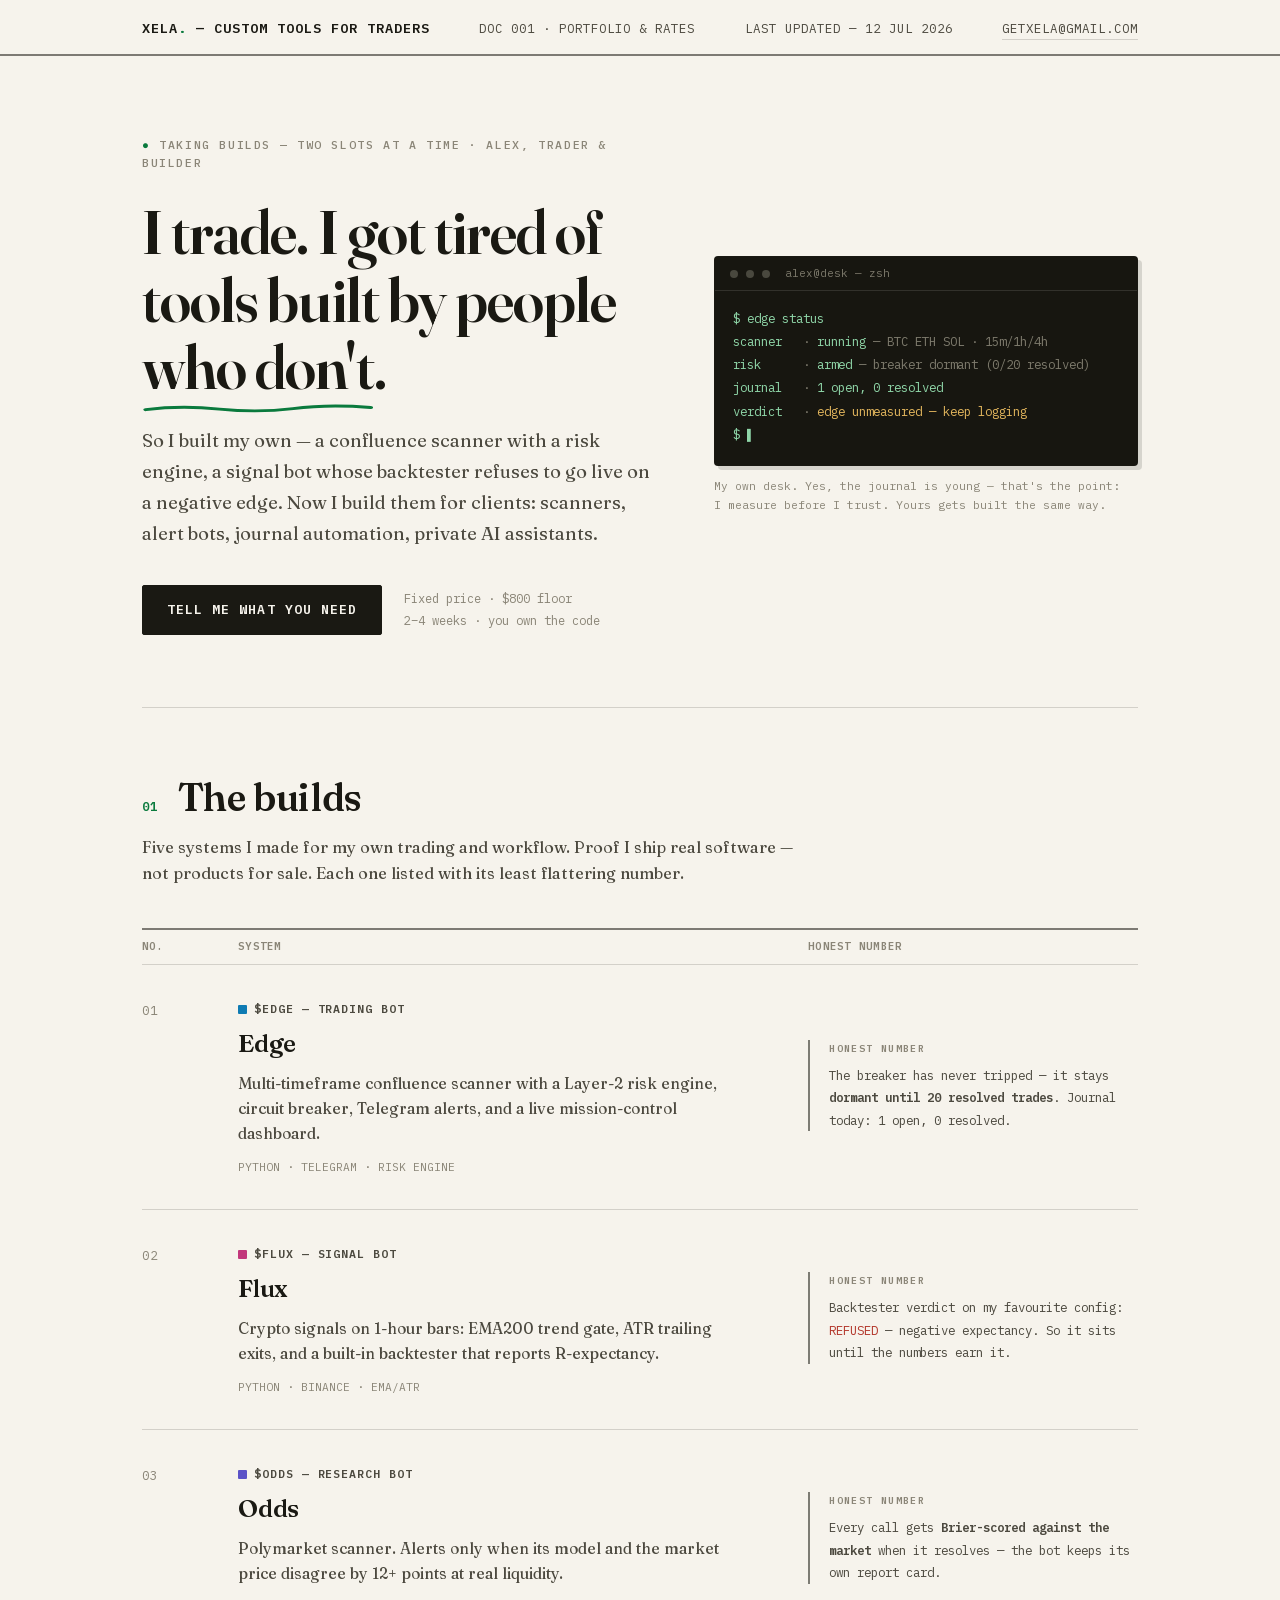
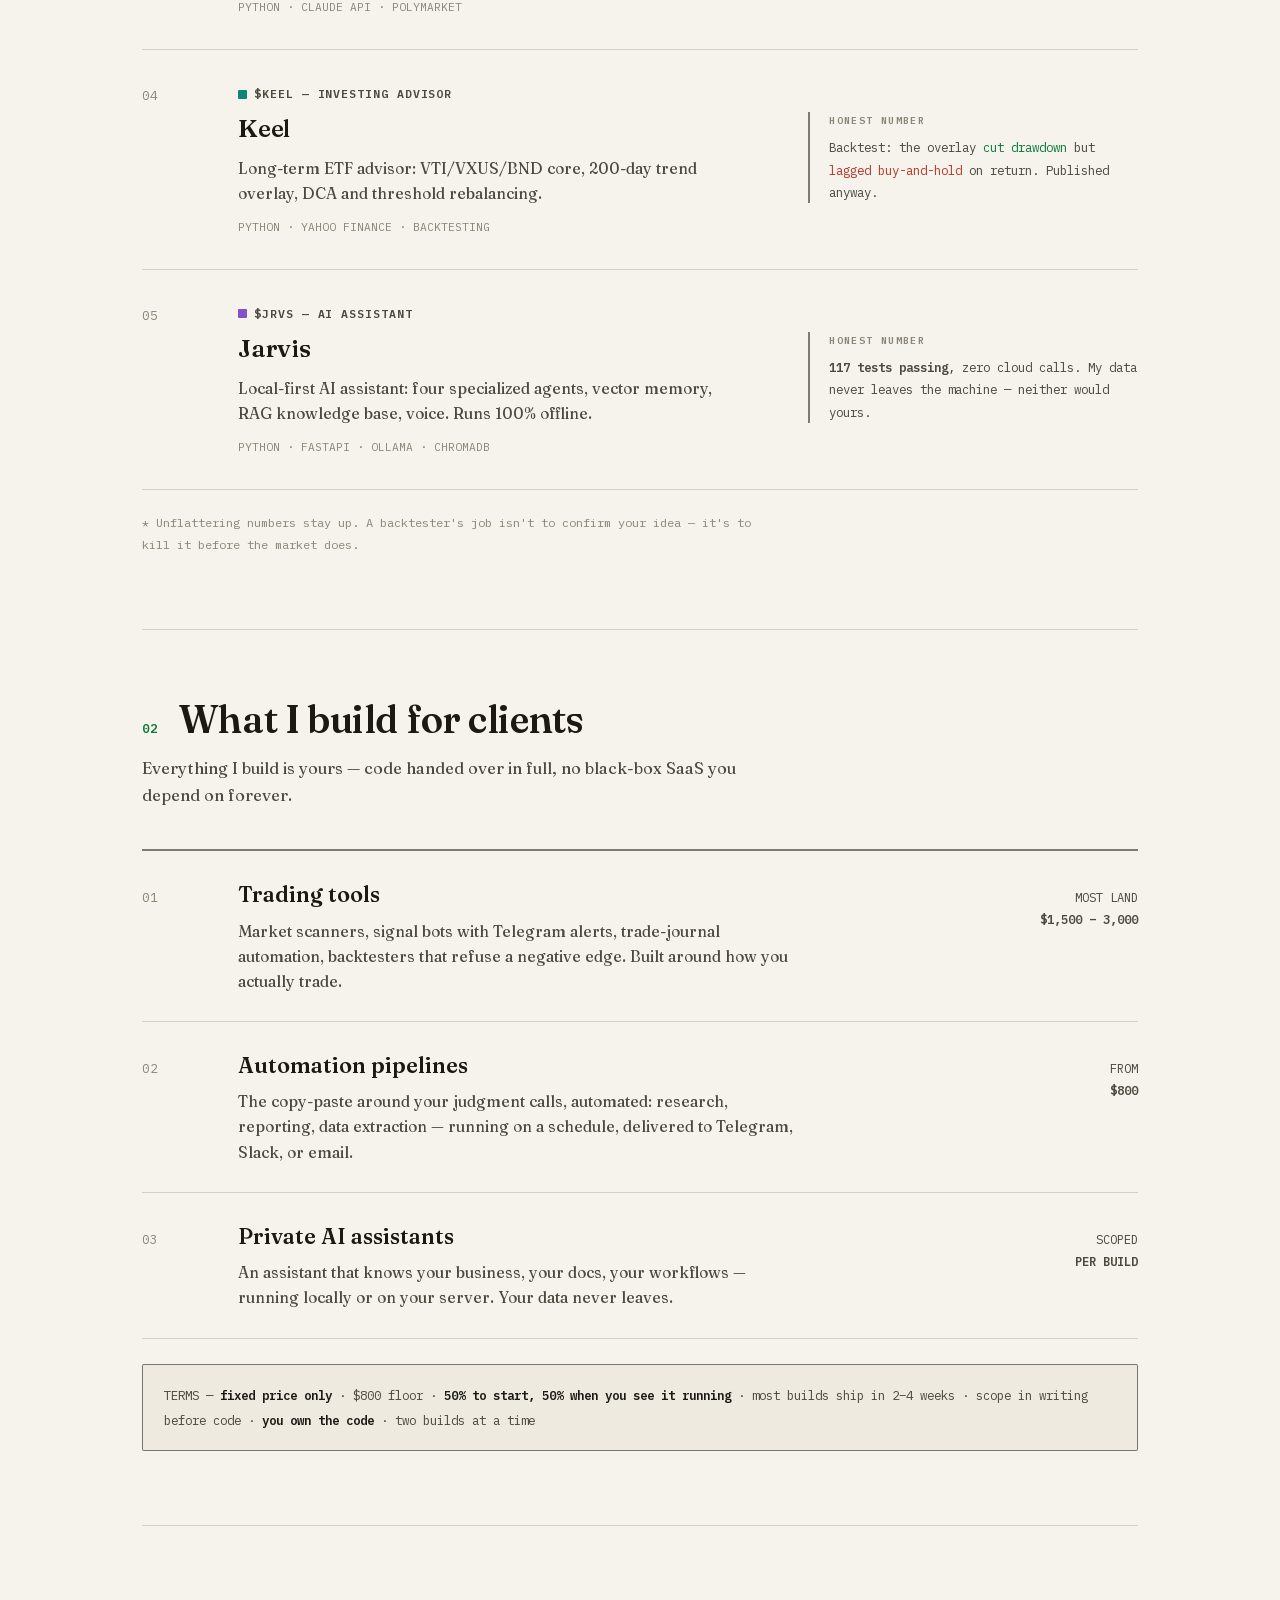
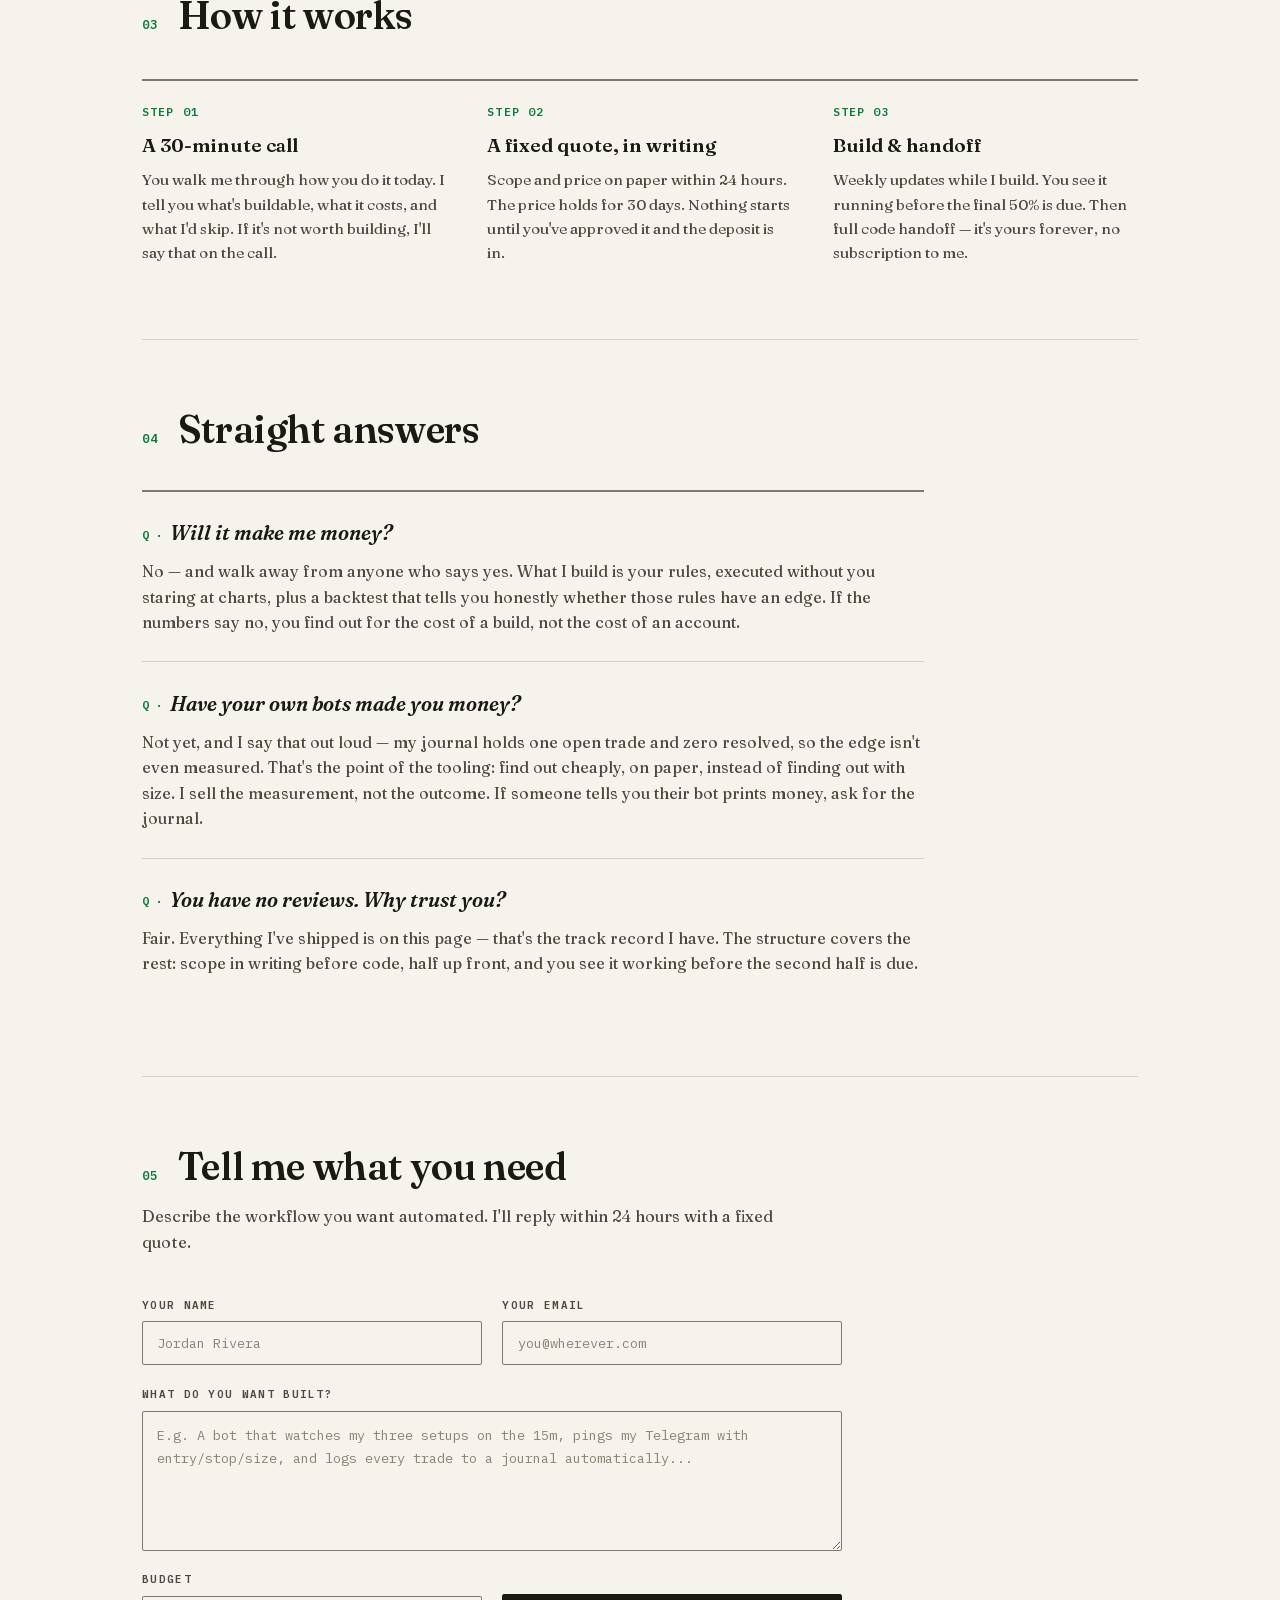
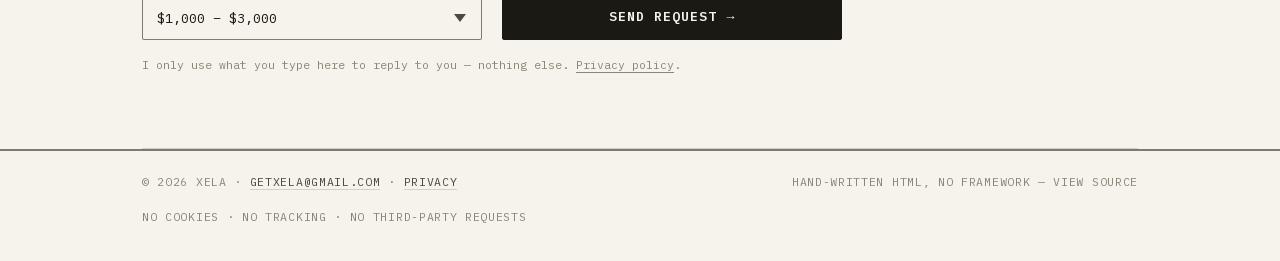
==== commit facc5378: "Paper-and-ink redesign: editorial spec-sheet look, honest-numbers ledger, privacy policy, self-hoste" ====
--- a/index.html
+++ b/index.html
@@ -1,651 +1,533 @@
 <!DOCTYPE html>
 <html lang="en">
 <head>
-    <meta charset="UTF-8">
-    <meta name="viewport" content="width=device-width, initial-scale=1.0">
-    <title>Xela — Custom AI Development</title>
-    <link href="https://fonts.googleapis.com/css2?family=Inter:wght@400;500;600;700;800&display=swap" rel="stylesheet">
-    <style>
-        *, *::before, *::after { box-sizing: border-box; margin: 0; padding: 0; }
-        :root {
-            --bg: #09090f;
-            --bg2: #111118;
-            --bg3: #1a1a24;
-            --accent: #818cf8;
-            --accent2: #6366f1;
-            --text: #f8fafc;
-            --text2: #94a3b8;
-            --text3: #64748b;
-            --border: rgba(255,255,255,0.08);
-            --green: #34d399;
+<meta charset="UTF-8">
+<meta name="viewport" content="width=device-width, initial-scale=1.0">
+<title>Xela — custom trading tools, built by a trader</title>
+<meta name="description" content="Scanners, signal bots, journal automation and private AI assistants. Fixed price, 2–4 weeks, you own the code. Built by someone who actually trades.">
+<link rel="icon" href="data:image/svg+xml,%3Csvg xmlns='http://www.w3.org/2000/svg' viewBox='0 0 64 64'%3E%3Crect width='64' height='64' fill='%23f6f3ec'/%3E%3Ctext x='32' y='46' text-anchor='middle' font-family='Georgia,serif' font-weight='bold' font-size='42' fill='%231a1913'%3EX%3C/text%3E%3Ccircle cx='52' cy='44' r='5' fill='%230a7a3d'/%3E%3C/svg%3E">
+<link rel="stylesheet" href="fonts/fonts.css">
+<style>
+    *, *::before, *::after { box-sizing: border-box; margin: 0; padding: 0; }
+    :root {
+        --paper: #f6f3ec;
+        --paper-dim: #efeadf;
+        --ink: #1a1913;
+        --ink-soft: #4c493f;
+        --ink-faint: #8a8577;
+        --rule: rgba(26,25,19,0.16);
+        --rule-strong: rgba(26,25,19,0.55);
+        --green: #0a7a3d;
+        --red: #b3382c;
+        --term-bg: #171610;
+        --term-green: #8fd6a8;
+        --term-dim: #7d7a6c;
+        --serif: 'Fraunces', Georgia, serif;
+        --mono: 'IBM Plex Mono', ui-monospace, 'SF Mono', Menlo, monospace;
+    }
+    ::selection { background: var(--green); color: var(--paper); }
+    html { scroll-behavior: smooth; }
+    body {
+        font-family: var(--serif);
+        background: var(--paper);
+        color: var(--ink);
+        line-height: 1.6;
+        font-size: 17px;
+        -webkit-font-smoothing: antialiased;
+        overflow-x: clip;
+    }
+    .hero > *, .row > *, .svc-row > *, .steps > * { min-width: 0; }
+    a { color: inherit; text-decoration-thickness: 1px; text-underline-offset: 3px; }
+    a:hover { color: var(--green); }
+
+    .sheet { max-width: 1060px; margin: 0 auto; padding: 0 2rem; }
+
+    .mono { font-family: var(--mono); }
+    .up { text-transform: uppercase; letter-spacing: 0.08em; }
+    .ok { color: var(--green); }
+    .bad { color: var(--red); }
+
+    /* ── DOCUMENT HEADER ─────────────────────────── */
+    header {
+        border-bottom: 2px solid var(--rule-strong);
+    }
+    .masthead {
+        display: flex; justify-content: space-between; align-items: baseline;
+        gap: 1rem; flex-wrap: wrap;
+        padding-top: 1.1rem; padding-bottom: 0.9rem;
+        font-family: var(--mono); font-size: 0.78rem;
+        text-transform: uppercase; letter-spacing: 0.08em;
+        color: var(--ink-soft);
+    }
+    .masthead .brand { font-weight: 600; color: var(--ink); font-size: 0.85rem; }
+    .masthead .brand em { font-style: normal; color: var(--green); }
+    .masthead a { text-decoration: none; border-bottom: 1px solid var(--rule); }
+    .masthead a:hover { border-color: var(--green); }
+
+    /* ── HERO ────────────────────────────────────── */
+    .hero {
+        display: grid; grid-template-columns: minmax(0, 1.2fr) minmax(0, 1fr);
+        gap: 4rem; align-items: center;
+        padding: 5rem 0 4.5rem;
+        border-bottom: 1px solid var(--rule);
+    }
+    .kicker {
+        font-family: var(--mono); font-size: 0.72rem; font-weight: 500;
+        text-transform: uppercase; letter-spacing: 0.14em; color: var(--ink-faint);
+        margin-bottom: 1.6rem;
+    }
+    .kicker .live { color: var(--green); }
+    h1 {
+        font-size: clamp(2.4rem, 5.2vw, 3.9rem);
+        font-weight: 600; line-height: 1.08; letter-spacing: -0.015em;
+        margin-bottom: 1.5rem;
+        font-variation-settings: 'opsz' 100;
+    }
+    h1 .u {
+        background-image: url("data:image/svg+xml,%3Csvg xmlns='http://www.w3.org/2000/svg' viewBox='0 0 120 9' preserveAspectRatio='none'%3E%3Cpath d='M2 6 Q 20 2 40 5.5 T 78 5 T 118 4' fill='none' stroke='%230a7a3d' stroke-width='2.6' stroke-linecap='round'/%3E%3C/svg%3E");
+        background-repeat: no-repeat; background-position: 0 100%; background-size: 100% 0.16em;
+        padding-bottom: 0.12em;
+    }
+    .hero-copy p.lede {
+        font-size: 1.15rem; line-height: 1.7; color: var(--ink-soft);
+        max-width: 34em; margin-bottom: 2.2rem;
+    }
+    .cta-row { display: flex; align-items: center; gap: 1.4rem; flex-wrap: wrap; }
+    .btn {
+        display: inline-block;
+        font-family: var(--mono); font-size: 0.82rem; font-weight: 600;
+        text-transform: uppercase; letter-spacing: 0.08em;
+        background: var(--ink); color: var(--paper);
+        padding: 0.85rem 1.5rem; border: 1px solid var(--ink); border-radius: 2px;
+        text-decoration: none; cursor: pointer;
+        transition: background 0.15s, border-color 0.15s;
+    }
+    .btn:hover { background: var(--green); border-color: var(--green); color: var(--paper); }
+    .cta-note { font-family: var(--mono); font-size: 0.76rem; color: var(--ink-faint); line-height: 1.8; }
+
+    /* terminal */
+    .term {
+        background: var(--term-bg); border-radius: 4px;
+        border: 1px solid rgba(26,25,19,0.7);
+        box-shadow: 4px 4px 0 rgba(26,25,19,0.14);
+        overflow: hidden;
+    }
+    .term-bar {
+        display: flex; align-items: center; gap: 0.5rem;
+        padding: 0.5rem 0.9rem;
+        border-bottom: 1px solid rgba(246,243,236,0.12);
+        font-family: var(--mono); font-size: 0.68rem; color: var(--term-dim);
+    }
+    .term-bar i { width: 8px; height: 8px; border-radius: 50%; background: var(--term-dim); opacity: 0.5; font-style: normal; }
+    .term pre {
+        padding: 1rem 1.1rem 1.2rem;
+        font-family: var(--mono); font-size: 0.78rem; line-height: 1.85;
+        color: var(--term-green); overflow-x: auto;
+    }
+    .term pre .dim { color: var(--term-dim); }
+    .term pre .warn { color: #e0b45c; }
+    .cursor { display: inline-block; animation: blink 1.1s steps(1) infinite; }
+    @keyframes blink { 50% { opacity: 0; } }
+    .term-caption {
+        font-family: var(--mono); font-size: 0.7rem; color: var(--ink-faint);
+        margin-top: 0.7rem; line-height: 1.7;
+    }
+
+    /* ── SECTION HEADINGS ────────────────────────── */
+    section { padding: 4.2rem 0 4.6rem; border-bottom: 1px solid var(--rule); }
+    .sec-head {
+        display: flex; align-items: baseline; gap: 1.2rem;
+        margin-bottom: 0.9rem;
+    }
+    .sec-num {
+        font-family: var(--mono); font-size: 0.78rem; font-weight: 600;
+        color: var(--green); letter-spacing: 0.1em;
+    }
+    h2 {
+        font-size: clamp(1.7rem, 3.4vw, 2.4rem);
+        font-weight: 600; letter-spacing: -0.01em; line-height: 1.15;
+    }
+    .sec-sub { color: var(--ink-soft); max-width: 40em; font-size: 1.02rem; }
+
+    /* ── LEDGER (builds) ─────────────────────────── */
+    .ledger { margin-top: 2.6rem; border-top: 2px solid var(--rule-strong); }
+    .ledger-cols {
+        display: grid; grid-template-columns: 64px 1fr 330px; gap: 2rem;
+        padding: 0.55rem 0;
+        font-family: var(--mono); font-size: 0.66rem; font-weight: 600;
+        text-transform: uppercase; letter-spacing: 0.12em; color: var(--ink-faint);
+        border-bottom: 1px solid var(--rule);
+    }
+    .row {
+        display: grid; grid-template-columns: 64px 1fr 330px; gap: 2rem;
+        padding: 1.8rem 0 2rem;
+        border-bottom: 1px solid var(--rule);
+    }
+    .row-num { font-family: var(--mono); font-size: 0.8rem; color: var(--ink-faint); padding-top: 0.45rem; }
+    .ticker {
+        display: inline-flex; align-items: center; gap: 0.45rem;
+        font-family: var(--mono); font-size: 0.72rem; font-weight: 600;
+        letter-spacing: 0.08em; color: var(--ink-soft); margin-bottom: 0.35rem;
+    }
+    .ticker i { width: 9px; height: 9px; border-radius: 1px; font-style: normal; }
+    .row h3 { font-size: 1.55rem; font-weight: 600; letter-spacing: -0.01em; margin-bottom: 0.45rem; }
+    .row .what { color: var(--ink-soft); font-size: 0.98rem; max-width: 32em; }
+    .row .stack { font-family: var(--mono); font-size: 0.7rem; color: var(--ink-faint); margin-top: 0.8rem; }
+    .honest {
+        border-left: 2px solid var(--rule-strong); padding-left: 1.2rem;
+        font-family: var(--mono); font-size: 0.78rem; line-height: 1.8; color: var(--ink-soft);
+        align-self: center;
+    }
+    .honest .hn-label {
+        display: block; font-size: 0.62rem; font-weight: 600; text-transform: uppercase;
+        letter-spacing: 0.14em; color: var(--ink-faint); margin-bottom: 0.4rem;
+    }
+    .ledger-note {
+        font-family: var(--mono); font-size: 0.75rem; color: var(--ink-faint);
+        margin-top: 1.4rem; max-width: 52em; line-height: 1.8;
+    }
+
+    /* ── SERVICES ────────────────────────────────── */
+    .svc { border-top: 2px solid var(--rule-strong); margin-top: 2.6rem; }
+    .svc-row {
+        display: grid; grid-template-columns: 64px 1fr 220px; gap: 2rem;
+        padding: 1.7rem 0; border-bottom: 1px solid var(--rule); align-items: baseline;
+    }
+    .svc-row h3 { font-size: 1.35rem; font-weight: 600; margin-bottom: 0.35rem; }
+    .svc-row p { color: var(--ink-soft); font-size: 0.98rem; max-width: 36em; }
+    .svc-price { font-family: var(--mono); font-size: 0.76rem; color: var(--ink-soft); text-align: right; line-height: 1.8; }
+    .terms {
+        margin-top: 1.6rem; padding: 1.1rem 1.3rem;
+        border: 1px solid var(--rule-strong); border-radius: 2px;
+        font-family: var(--mono); font-size: 0.78rem; line-height: 2; color: var(--ink-soft);
+        background: var(--paper-dim);
+    }
+    .terms b { color: var(--ink); font-weight: 600; }
+
+    /* ── PROCESS ─────────────────────────────────── */
+    .steps { display: grid; grid-template-columns: repeat(3, 1fr); gap: 2.5rem; margin-top: 2.6rem; border-top: 2px solid var(--rule-strong); }
+    .step { padding-top: 1.4rem; }
+    .step .n { font-family: var(--mono); font-size: 0.72rem; font-weight: 600; color: var(--green); letter-spacing: 0.1em; }
+    .step h3 { font-size: 1.2rem; font-weight: 600; margin: 0.5rem 0 0.5rem; }
+    .step p { color: var(--ink-soft); font-size: 0.95rem; }
+
+    /* ── STRAIGHT ANSWERS ────────────────────────── */
+    .qa { margin-top: 2.4rem; max-width: 46em; }
+    .qa-item { padding: 1.6rem 0; border-top: 1px solid var(--rule); }
+    .qa-item:first-child { border-top: 2px solid var(--rule-strong); }
+    .qa-item h3 { font-size: 1.25rem; font-weight: 600; font-style: italic; margin-bottom: 0.6rem; }
+    .qa-item h3::before { content: 'Q · '; font-style: normal; font-family: var(--mono); font-size: 0.75rem; color: var(--green); font-weight: 600; vertical-align: 0.15em; }
+    .qa-item p { color: var(--ink-soft); font-size: 1rem; }
+
+    /* ── FORM ────────────────────────────────────── */
+    .request-form { margin-top: 2.6rem; max-width: 700px; }
+    .form-grid { display: grid; grid-template-columns: 1fr 1fr; gap: 1.3rem; }
+    .form-field { display: flex; flex-direction: column; gap: 0.45rem; }
+    .form-full { grid-column: 1/-1; }
+    .form-field label {
+        font-family: var(--mono); font-size: 0.68rem; font-weight: 600;
+        text-transform: uppercase; letter-spacing: 0.12em; color: var(--ink-soft);
+    }
+    .form-field input, .form-field textarea, .form-field select {
+        background: transparent;
+        border: 1px solid var(--rule-strong); border-radius: 2px;
+        color: var(--ink); font-family: var(--mono); font-size: 0.85rem;
+        padding: 0.75rem 0.9rem; outline: none; -webkit-appearance: none;
+        transition: border-color 0.15s, box-shadow 0.15s;
+    }
+    .form-field input::placeholder, .form-field textarea::placeholder { color: var(--ink-faint); }
+    .form-field select {
+        background-image: url("data:image/svg+xml,%3Csvg xmlns='http://www.w3.org/2000/svg' width='12' height='8' viewBox='0 0 12 8'%3E%3Cpath fill='%234c493f' d='M6 8L0 0h12z'/%3E%3C/svg%3E");
+        background-repeat: no-repeat; background-position: right 0.9rem center;
+        padding-right: 2.4rem; cursor: pointer;
+    }
+    .form-field input:focus, .form-field textarea:focus, .form-field select:focus {
+        border-color: var(--green); box-shadow: 2px 2px 0 rgba(10,122,61,0.2);
+    }
+    .form-field textarea { resize: vertical; min-height: 140px; line-height: 1.7; }
+    .form-submit { display: flex; flex-direction: column; justify-content: flex-end; }
+    .form-submit .btn { width: 100%; }
+    .form-privacy { font-family: var(--mono); font-size: 0.72rem; color: var(--ink-faint); margin-top: 1rem; }
+    .form-success { display: none; padding: 2.5rem 0; }
+    .form-success h3 { font-size: 1.35rem; font-weight: 600; margin-bottom: 0.4rem; }
+    .form-success h3::before { content: '✓ '; color: var(--green); }
+    .form-success p { color: var(--ink-soft); }
+
+    /* ── FOOTER ──────────────────────────────────── */
+    footer { border-top: 2px solid var(--rule-strong); }
+    .foot {
+        display: flex; justify-content: space-between; gap: 1rem; flex-wrap: wrap;
+        padding-top: 1.4rem; padding-bottom: 2.2rem;
+        font-family: var(--mono); font-size: 0.72rem; color: var(--ink-faint);
+        text-transform: uppercase; letter-spacing: 0.06em;
+    }
+    .foot a { text-decoration: none; border-bottom: 1px solid var(--rule); color: var(--ink-soft); }
+    .foot a:hover { border-color: var(--green); }
+
+    /* ── RESPONSIVE ──────────────────────────────── */
+    @media (max-width: 900px) {
+        .hero { grid-template-columns: 1fr; gap: 3rem; padding: 3.5rem 0 3.5rem; }
+        .row, .ledger-cols { grid-template-columns: 44px 1fr; }
+        .ledger-cols span:last-child { display: none; }
+        .honest {
+            grid-column: 2; border-left: none; padding-left: 0;
+            border-top: 1px dashed var(--rule-strong); padding-top: 1rem; margin-top: 1.1rem;
+            align-self: start;
         }
-        body {
-            font-family: 'Inter', -apple-system, sans-serif;
-            background: var(--bg);
-            color: var(--text);
-            line-height: 1.6;
-            -webkit-font-smoothing: antialiased;
-            overflow-x: hidden;
-        }
-        a { color: inherit; text-decoration: none; }
-
-        /* ── REVEAL ── */
-        .reveal {
-            opacity: 0;
-            transform: translateY(36px);
-            transition: opacity 0.9s cubic-bezier(0.16,1,0.3,1), transform 0.9s cubic-bezier(0.16,1,0.3,1);
-        }
-        .reveal.visible { opacity: 1; transform: none; }
-        [data-delay="1"] { transition-delay: 0.08s; }
-        [data-delay="2"] { transition-delay: 0.18s; }
-        [data-delay="3"] { transition-delay: 0.28s; }
-        [data-delay="4"] { transition-delay: 0.38s; }
-
-        /* ── NAV ── */
-        nav {
-            position: fixed; top: 0; left: 0; right: 0; z-index: 100;
-            display: flex; justify-content: space-between; align-items: center;
-            padding: 1.25rem 2.5rem;
-            background: transparent;
-            border-bottom: 1px solid transparent;
-            transition: background 0.5s, backdrop-filter 0.5s, border-color 0.5s;
-        }
-        nav.scrolled {
-            background: rgba(9,9,15,0.88);
-            backdrop-filter: blur(20px);
-            border-bottom-color: var(--border);
-        }
-        .nav-logo { font-weight: 700; font-size: 1.1rem; letter-spacing: -0.02em; }
-        .nav-logo span { color: var(--accent); }
-        .btn {
-            display: inline-flex; align-items: center; gap: 0.4rem;
-            padding: 0.6rem 1.25rem; border-radius: 8px;
-            font-size: 0.875rem; font-weight: 600;
-            cursor: pointer; transition: all 0.15s; border: none; font-family: inherit;
-        }
-        .btn-primary { background: var(--accent2); color: white; }
-        .btn-primary:hover { background: #4f52d9; transform: translateY(-1px); box-shadow: 0 8px 24px rgba(99,102,241,0.3); }
-        .btn-outline { background: transparent; color: var(--text); border: 1px solid var(--border); }
-        .btn-outline:hover { border-color: var(--accent); color: var(--accent); }
-
-        /* ── HERO ── */
-        .hero {
-            min-height: 100vh;
-            display: flex; flex-direction: column;
-            justify-content: center; align-items: center;
-            text-align: center;
-            padding: 6rem 1.5rem 4rem;
-            position: relative; overflow: hidden;
-        }
-        .hero-glow {
-            position: absolute; width: 900px; height: 900px;
-            background: radial-gradient(circle, rgba(99,102,241,0.13) 0%, transparent 65%);
-            top: 50%; left: 50%; transform: translate(-50%, -50%);
-            pointer-events: none; will-change: transform;
-        }
-        .hero-glow-2 {
-            position: absolute; width: 500px; height: 500px;
-            background: radial-gradient(circle, rgba(192,132,252,0.07) 0%, transparent 70%);
-            top: 20%; left: 65%; pointer-events: none;
-        }
-        .badge {
-            display: inline-flex; align-items: center; gap: 0.5rem;
-            padding: 0.4rem 1rem; border-radius: 100px;
-            border: 1px solid rgba(99,102,241,0.3);
-            background: rgba(99,102,241,0.08);
-            color: var(--accent); font-size: 0.8rem; font-weight: 500;
-            margin-bottom: 2rem; position: relative;
-        }
-        .badge-dot {
-            width: 7px; height: 7px; border-radius: 50%;
-            background: var(--green); animation: pulse 2s infinite;
-        }
-        @keyframes pulse {
-            0%,100% { opacity:1; box-shadow: 0 0 0 0 rgba(52,211,153,0.5); }
-            50% { opacity:.8; box-shadow: 0 0 0 5px rgba(52,211,153,0); }
-        }
-        .hero h1 {
-            font-size: clamp(2.8rem, 7vw, 5.2rem);
-            font-weight: 800; letter-spacing: -0.045em; line-height: 1.04;
-            max-width: 840px; margin-bottom: 1.25rem; position: relative;
-        }
-        .hero h1 em {
-            font-style: normal;
-            background: linear-gradient(135deg, #818cf8 0%, #c084fc 50%, #818cf8 100%);
-            background-size: 200% auto;
-            -webkit-background-clip: text; -webkit-text-fill-color: transparent; background-clip: text;
-            animation: shimmer 4s linear infinite;
-        }
-        @keyframes shimmer { to { background-position: 200% center; } }
-        .hero p {
-            font-size: 1.2rem; color: var(--text2);
-            max-width: 540px; margin-bottom: 2.5rem; line-height: 1.75; position: relative;
-        }
-        .hero-cta { display: flex; gap: 0.75rem; flex-wrap: wrap; justify-content: center; position: relative; }
-        .hero-cta .btn { padding: 0.9rem 1.85rem; font-size: 1rem; }
-        .hero-stats {
-            display: flex; gap: 3.5rem;
-            margin-top: 5rem; padding-top: 2.5rem;
-            border-top: 1px solid var(--border); position: relative;
-        }
-        .stat-item { text-align: center; }
-        .stat-num { font-size: 1.85rem; font-weight: 700; letter-spacing: -0.03em; }
-        .stat-label { font-size: 0.78rem; color: var(--text3); margin-top: 0.25rem; }
-
-        /* ── SECTION ── */
-        .section-wrap { padding: 7rem 2.5rem; max-width: 1200px; margin: 0 auto; }
-        .section-label {
-            font-size: 0.72rem; font-weight: 700; letter-spacing: 0.14em;
-            text-transform: uppercase; color: var(--accent); margin-bottom: 0.75rem;
-        }
-        .section-title {
-            font-size: clamp(2rem, 5vw, 3.2rem);
-            font-weight: 800; letter-spacing: -0.04em; line-height: 1.08; margin-bottom: 0.75rem;
-        }
-        .section-sub { color: var(--text2); font-size: 1.05rem; max-width: 480px; line-height: 1.75; }
-
-        /* ── SERVICES ── */
-        .services-grid { display: grid; grid-template-columns: repeat(3,1fr); gap: 1.25rem; margin-top: 3.5rem; }
-        .service-card {
-            background: var(--bg2); border: 1px solid var(--border); border-radius: 20px; padding: 2.25rem;
-            transition: border-color 0.3s, transform 0.4s cubic-bezier(0.16,1,0.3,1), box-shadow 0.3s;
-        }
-        .service-card:hover { border-color: rgba(99,102,241,0.4); transform: translateY(-5px); box-shadow: 0 24px 64px rgba(99,102,241,0.08); }
-        .service-icon { width: 50px; height: 50px; border-radius: 12px; background: rgba(99,102,241,0.1); display: flex; align-items: center; justify-content: center; font-size: 1.5rem; margin-bottom: 1.5rem; }
-        .service-card h3 { font-size: 1.1rem; font-weight: 700; margin-bottom: 0.5rem; letter-spacing: -0.02em; }
-        .service-card p { font-size: 0.875rem; color: var(--text2); line-height: 1.7; }
-        .service-tags { display: flex; flex-wrap: wrap; gap: 0.35rem; margin-top: 1.5rem; }
-        .tag { padding: 0.2rem 0.55rem; border-radius: 6px; background: var(--bg3); color: var(--text3); font-size: 0.72rem; font-weight: 500; }
-
-        /* ── BOTS CINEMATIC SCROLL ── */
-        .bots-intro { padding: 7rem 2.5rem 1rem; max-width: 1200px; margin: 0 auto; }
-
-        .bots-scroll-wrapper { position: relative; height: 875vh; }
-        .bots-sticky {
-            position: sticky; top: 0; height: 100vh; overflow: hidden;
-            display: flex; align-items: center; justify-content: center;
-        }
-        .bots-stage { position: absolute; inset: 0; }
-
-        .bot-panel {
-            position: absolute; inset: 0;
-            display: flex; flex-direction: column; align-items: center; justify-content: center;
-            text-align: center; padding: 2rem 1.5rem;
-            opacity: 0; visibility: hidden;
-            transition: opacity .55s cubic-bezier(0.16,1,0.3,1), visibility .55s;
-        }
-        .bot-panel.active { opacity: 1; visibility: visible; }
-
-        .bot-tile {
-            width: 190px; height: 190px; border-radius: 46px;
-            background: radial-gradient(circle at 50% 32%, #17171f, #0b0b12 72%);
-            border: 1px solid rgba(255,255,255,0.09);
-            display: flex; align-items: center; justify-content: center;
-            position: relative; margin-bottom: 2.25rem;
-            box-shadow: 0 40px 90px rgba(0,0,0,0.6), inset 0 1px 0 rgba(255,255,255,0.06);
-            transform: translateY(var(--tileY, 30px)) scale(var(--tileS, 0.82));
-            opacity: var(--tileO, 0);
-            will-change: transform, opacity;
-        }
-        .bot-tile::before {
-            content: ''; position: absolute; inset: -22%;
-            border-radius: 50%; background: var(--halo, #7c3aed);
-            filter: blur(58px); opacity: calc(var(--tileO, 0) * 0.55);
-            z-index: -1;
-        }
-        .bot-tile svg { width: 116px; height: 116px; }
-
-        .bot-role {
-            font-size: 0.75rem; font-weight: 700; letter-spacing: 0.2em;
-            text-transform: uppercase; color: var(--tint, var(--accent));
-            opacity: var(--headO, 0); transform: translateY(var(--headY, 10px));
-        }
-        .bot-name {
-            font-size: clamp(2.4rem, 5vw, 3.6rem); font-weight: 800;
-            letter-spacing: -0.045em; line-height: 1; margin: 0.55rem 0 0; color: var(--text);
-            opacity: var(--headO, 0); transform: translateY(var(--headY, 10px));
-        }
-        .bot-desc {
-            font-size: 1.12rem; line-height: 1.7; color: var(--text2);
-            max-width: 540px; margin: 1.6rem 0 0;
-            opacity: var(--descO, 0); transform: translateY(var(--descY, -34px));
-        }
-        .bot-tags {
-            display: flex; gap: 0.5rem; flex-wrap: wrap; justify-content: center;
-            margin-top: 1.7rem;
-            opacity: var(--tagO, 0); transform: translateY(var(--tagY, -16px));
-        }
-
-        .bots-rail {
-            position: absolute; left: 2.75rem; top: 50%; transform: translateY(-50%);
-            display: flex; flex-direction: column; gap: 0.85rem; z-index: 6;
-        }
-        .bots-rail-dot {
-            width: 8px; height: 8px; border-radius: 50%;
-            background: rgba(255,255,255,0.16); transition: all .45s cubic-bezier(0.16,1,0.3,1);
-        }
-        .bots-rail-dot.active { background: var(--accent2); height: 28px; }
-
-        @media (max-width: 768px) {
-            .bots-scroll-wrapper { height: auto; }
-            .bots-sticky { position: relative; height: auto; display: block; padding: 1rem 0 3rem; }
-            .bots-stage { position: relative; inset: auto; }
-            .bot-panel {
-                position: relative; inset: auto; opacity: 1; visibility: visible;
-                padding: 3.5rem 1.5rem; border-top: 1px solid var(--border);
-            }
-            .bot-tile { opacity: 1; transform: none; width: 150px; height: 150px; border-radius: 38px; }
-            .bot-tile svg { width: 92px; height: 92px; }
-            .bot-role, .bot-name, .bot-desc, .bot-tags { opacity: 1; transform: none; }
-            .bots-rail { display: none; }
-        }
-
-        /* ── PROCESS STICKY ── */
-        .process-scroll-wrapper { position: relative; height: 290vh; background: var(--bg2); }
-        .process-sticky {
-            position: sticky; top: 0; height: 100vh;
-            display: flex; align-items: center;
-            padding: 0 2.5rem;
-            max-width: 1200px; margin: 0 auto;
-            gap: 8rem;
-        }
-        .process-left { flex: 0 0 280px; }
-        .process-section-label { font-size: 0.72rem; font-weight: 700; letter-spacing: 0.14em; text-transform: uppercase; color: var(--accent); margin-bottom: 2rem; }
-        .process-step-big {
-            font-size: 7rem; font-weight: 800; letter-spacing: -0.06em; line-height: 1;
-            background: linear-gradient(135deg, #818cf8, #c084fc);
-            -webkit-background-clip: text; -webkit-text-fill-color: transparent; background-clip: text;
-            margin-bottom: 2rem;
-        }
-        .process-dots { display: flex; gap: 0.5rem; }
-        .process-dot { width: 7px; height: 7px; border-radius: 50%; background: var(--border); transition: background 0.4s, transform 0.4s; }
-        .process-dot.active { background: var(--accent2); transform: scale(1.5); }
-        .process-right { flex: 1; position: relative; min-height: 280px; }
-        .process-step-item {
-            position: absolute; top: 50%; transform: translateY(calc(-50% + 24px));
-            opacity: 0;
-            transition: opacity 0.5s cubic-bezier(0.16,1,0.3,1), transform 0.5s cubic-bezier(0.16,1,0.3,1);
-            pointer-events: none;
-        }
-        .process-step-item.active { opacity: 1; transform: translateY(-50%); pointer-events: auto; }
-        .process-step-title { font-size: clamp(2.5rem,4vw,3.5rem); font-weight: 800; letter-spacing: -0.04em; line-height: 1.08; margin-bottom: 1.25rem; }
-        .process-step-desc { font-size: 1.1rem; color: var(--text2); line-height: 1.75; max-width: 480px; }
-
-        /* ── FORM ── */
-        .form-section { padding: 7rem 2.5rem; max-width: 1200px; margin: 0 auto; }
-        .request-form { margin-top: 3rem; max-width: 680px; }
-        .form-grid { display: grid; grid-template-columns: 1fr 1fr; gap: 1rem; }
-        .form-field { display: flex; flex-direction: column; gap: 0.45rem; }
-        .form-full { grid-column: 1/-1; }
-        .form-field label { font-size: 0.8rem; font-weight: 500; color: var(--text2); }
-        .form-field input, .form-field textarea, .form-field select {
-            background: var(--bg2); border: 1px solid var(--border); border-radius: 10px;
-            color: var(--text); font-family: inherit; font-size: 0.9rem;
-            padding: 0.75rem 1rem;
-            transition: border-color 0.15s, box-shadow 0.15s;
-            outline: none; -webkit-appearance: none;
-        }
-        .form-field select {
-            background-image: url("data:image/svg+xml,%3Csvg xmlns='http://www.w3.org/2000/svg' width='12' height='8' viewBox='0 0 12 8'%3E%3Cpath fill='%2364748b' d='M6 8L0 0h12z'/%3E%3C/svg%3E");
-            background-repeat: no-repeat; background-position: right 1rem center;
-            background-color: var(--bg2); padding-right: 2.5rem; cursor: pointer;
-        }
-        .form-field input:focus, .form-field textarea:focus, .form-field select:focus {
-            border-color: var(--accent2); box-shadow: 0 0 0 3px rgba(99,102,241,0.12);
-        }
-        .form-field textarea { resize: vertical; min-height: 130px; line-height: 1.65; }
-        .form-submit { display: flex; flex-direction: column; justify-content: flex-end; }
-        .form-submit .btn { width: 100%; justify-content: center; padding: 0.8rem 1rem; }
-        .form-success { display: none; padding: 3rem 0; }
-        .success-icon { width: 60px; height: 60px; border-radius: 50%; background: rgba(52,211,153,0.1); color: var(--green); font-size: 1.5rem; display: flex; align-items: center; justify-content: center; margin-bottom: 1rem; }
-        .form-success h3 { font-size: 1.4rem; font-weight: 700; margin-bottom: 0.4rem; letter-spacing: -0.02em; }
-        .form-success p { color: var(--text2); }
-
-        footer { text-align: center; padding: 2.5rem; border-top: 1px solid var(--border); color: var(--text3); font-size: 0.82rem; }
-        footer a { color: var(--accent); }
-
-        /* ── RESPONSIVE ── */
-        @media (max-width: 768px) {
-            .services-grid { grid-template-columns: 1fr; }
-            .process-scroll-wrapper { height: auto; }
-            .process-sticky { position: relative; height: auto; flex-direction: column; gap: 2rem; padding: 5rem 1.5rem; }
-            .process-step-item { position: relative; top: auto; transform: none; opacity: 1; }
-            .process-step-item.active { transform: none; }
-            .process-right { min-height: auto; }
-        }
-        @media (max-width: 640px) {
-            nav { padding: 1rem 1.25rem; }
-            .hero-stats { gap: 2rem; }
-            .hero-cta { flex-direction: column; width: 100%; max-width: 300px; }
-            .hero-cta .btn { justify-content: center; }
-            .section-wrap, .form-section, .bots-intro { padding-left: 1.25rem; padding-right: 1.25rem; }
-            .form-grid { grid-template-columns: 1fr; }
-            .form-full { grid-column: 1; }
-        }
-    </style>
+        .svc-row { grid-template-columns: 44px 1fr; }
+        .svc-price { grid-column: 2; text-align: left; }
+        .steps { grid-template-columns: 1fr; gap: 0; }
+        .step { border-bottom: 1px solid var(--rule); padding-bottom: 1.4rem; }
+        .step:last-child { border-bottom: none; }
+    }
+    @media (max-width: 900px) {
+        .masthead .m-doc { display: none; }
+    }
+    @media (max-width: 640px) {
+        body { font-size: 16px; }
+        .sheet { padding: 0 1.2rem; }
+        .form-grid { grid-template-columns: 1fr; }
+        .form-full { grid-column: 1; }
+        .masthead { font-size: 0.68rem; }
+        .masthead .m-date { display: none; }
+        .term pre { font-size: 0.7rem; }
+        .term-caption br { display: none; }
+    }
+</style>
 </head>
 <body>
 
-<nav id="main-nav">
-    <div class="nav-logo">Xela<span>.</span></div>
-    <a href="#request" class="btn btn-primary">Start a project</a>
-</nav>
+<header>
+    <div class="sheet masthead">
+        <div class="brand">XELA<em>.</em> — CUSTOM TOOLS FOR TRADERS</div>
+        <div class="m-doc">DOC 001 · PORTFOLIO &amp; RATES</div>
+        <div class="m-date">LAST UPDATED — 12 JUL 2026</div>
+        <a href="mailto:getxela@gmail.com">getxela@gmail.com</a>
+    </div>
+</header>
 
 <!-- ── HERO ── -->
-<div class="hero">
-    <div class="hero-glow" id="hero-glow"></div>
-    <div class="hero-glow-2"></div>
-    <div class="badge reveal"><span class="badge-dot"></span>Available for new projects · July 2026</div>
-    <h1 class="reveal" data-delay="1">I build <em>AI tools</em><br>that actually work.</h1>
-    <p class="reveal" data-delay="2">Custom trading tools, automations, and AI assistants — built by someone who actually trades. Shipped in weeks, not months, and you own the code.</p>
-    <div class="hero-cta reveal" data-delay="3">
-        <a href="#request" class="btn btn-primary">Start a project →</a>
-        <a href="#work" class="btn btn-outline">See my work</a>
-    </div>
-    <div class="hero-stats reveal" data-delay="4">
-        <div class="stat-item">
-            <div class="stat-num" data-count="5" data-suffix="+">5+</div>
-            <div class="stat-label">AI systems shipped</div>
-        </div>
-        <div class="stat-item">
-            <div class="stat-num" data-count="117">117</div>
-            <div class="stat-label">Tests passing</div>
-        </div>
-        <div class="stat-item">
-            <div class="stat-num">2–4 wks</div>
-            <div class="stat-label">Typical delivery</div>
+<div class="sheet">
+    <div class="hero">
+        <div class="hero-copy">
+            <div class="kicker"><span class="live">●</span> Taking builds — two slots at a time · Alex, trader &amp; builder</div>
+            <h1>I trade. I got tired of tools built by people <span class="u">who don't</span>.</h1>
+            <p class="lede">So I built my own — a confluence scanner with a risk engine, a signal bot whose backtester refuses to go live on a negative edge. Now I build them for clients: scanners, alert bots, journal automation, private AI assistants.</p>
+            <div class="cta-row">
+                <a href="#request" class="btn">Tell me what you need</a>
+                <div class="cta-note">Fixed price · $800 floor<br>2–4 weeks · you own the code</div>
+            </div>
+        </div>
+        <div>
+            <figure class="term">
+                <div class="term-bar"><i></i><i></i><i></i>&nbsp;alex@desk — zsh</div>
+                <pre>$ edge status
+scanner   <span class="dim">·</span> running <span class="dim">— BTC ETH SOL · 15m/1h/4h</span>
+risk      <span class="dim">·</span> armed <span class="dim">— breaker dormant (0/20 resolved)</span>
+journal   <span class="dim">·</span> 1 open, 0 resolved
+verdict   <span class="dim">·</span> <span class="warn">edge unmeasured — keep logging</span>
+$ <span class="cursor">▌</span></pre>
+            </figure>
+            <div class="term-caption">My own desk. Yes, the journal is young — that's the point: <br>I measure before I trust. Yours gets built the same way.</div>
         </div>
     </div>
 </div>
 
-<!-- ── SERVICES ── -->
-<div class="section-wrap">
-    <div class="section-label reveal">Services</div>
-    <h2 class="section-title reveal" data-delay="1">Three things I do well</h2>
-    <p class="section-sub reveal" data-delay="2">Everything I build is yours — no black-box SaaS you depend on forever.</p>
-    <div class="services-grid">
-        <div class="service-card reveal" data-delay="1">
-            <div class="service-icon">📈</div>
-            <h3>Trading Tools</h3>
-            <p>Signal bots, trade journal automation, market scanners, backtesters that refuse a negative edge. Built for traders, by one who trades.</p>
-            <div class="service-tags"><span class="tag">Binance API</span><span class="tag">TradingView Pine</span><span class="tag">Alerts</span><span class="tag">Backtesting</span></div>
-        </div>
-        <div class="service-card reveal" data-delay="2">
-            <div class="service-icon">⚡</div>
-            <h3>Automation Pipelines</h3>
-            <p>Replace manual, repetitive work with LLM-powered pipelines. Research, reporting, email drafting, data extraction — automated.</p>
-            <div class="service-tags"><span class="tag">Multi-agent</span><span class="tag">Scheduling</span><span class="tag">Webhooks</span><span class="tag">Telegram</span></div>
-        </div>
-        <div class="service-card reveal" data-delay="3">
-            <div class="service-icon">🤖</div>
-            <h3>Private AI Assistants</h3>
-            <p>A custom AI that knows your business, your docs, and your workflows. Runs locally or on your server. Your data never leaves.</p>
-            <div class="service-tags"><span class="tag">RAG</span><span class="tag">Memory</span><span class="tag">Claude API</span><span class="tag">Local LLM</span></div>
-        </div>
+<!-- ── BUILDS LEDGER ── -->
+<div class="sheet">
+    <section id="work">
+        <div class="sec-head"><span class="sec-num">01</span><h2>The builds</h2></div>
+        <p class="sec-sub">Five systems I made for my own trading and workflow. Proof I ship real software — not products for sale. Each one listed with its least flattering number.</p>
+
+        <div class="ledger">
+            <div class="ledger-cols"><span>No.</span><span>System</span><span>Honest number</span></div>
+
+            <div class="row">
+                <div class="row-num">01</div>
+                <div>
+                    <div class="ticker"><i style="background:#0e7bb3"></i>$EDGE — TRADING BOT</div>
+                    <h3>Edge</h3>
+                    <p class="what">Multi-timeframe confluence scanner with a Layer-2 risk engine, circuit breaker, Telegram alerts, and a live mission-control dashboard.</p>
+                    <div class="stack">PYTHON · TELEGRAM · RISK ENGINE</div>
+                </div>
+                <div class="honest"><span class="hn-label">Honest number</span>The breaker has never tripped — it stays <b>dormant until 20 resolved trades</b>. Journal today: 1 open, 0 resolved.</div>
+            </div>
+
+            <div class="row">
+                <div class="row-num">02</div>
+                <div>
+                    <div class="ticker"><i style="background:#c2377b"></i>$FLUX — SIGNAL BOT</div>
+                    <h3>Flux</h3>
+                    <p class="what">Crypto signals on 1-hour bars: EMA200 trend gate, ATR trailing exits, and a built-in backtester that reports R-expectancy.</p>
+                    <div class="stack">PYTHON · BINANCE · EMA/ATR</div>
+                </div>
+                <div class="honest"><span class="hn-label">Honest number</span>Backtester verdict on my favourite config: <span class="bad">REFUSED</span> — negative expectancy. So it sits until the numbers earn it.</div>
+            </div>
+
+            <div class="row">
+                <div class="row-num">03</div>
+                <div>
+                    <div class="ticker"><i style="background:#5b52c7"></i>$ODDS — RESEARCH BOT</div>
+                    <h3>Odds</h3>
+                    <p class="what">Polymarket scanner. Alerts only when its model and the market price disagree by 12+ points at real liquidity.</p>
+                    <div class="stack">PYTHON · CLAUDE API · POLYMARKET</div>
+                </div>
+                <div class="honest"><span class="hn-label">Honest number</span>Every call gets <b>Brier-scored against the market</b> when it resolves — the bot keeps its own report card.</div>
+            </div>
+
+            <div class="row">
+                <div class="row-num">04</div>
+                <div>
+                    <div class="ticker"><i style="background:#0d8577"></i>$KEEL — INVESTING ADVISOR</div>
+                    <h3>Keel</h3>
+                    <p class="what">Long-term ETF advisor: VTI/VXUS/BND core, 200-day trend overlay, DCA and threshold rebalancing.</p>
+                    <div class="stack">PYTHON · YAHOO FINANCE · BACKTESTING</div>
+                </div>
+                <div class="honest"><span class="hn-label">Honest number</span>Backtest: the overlay <span class="ok">cut drawdown</span> but <span class="bad">lagged buy-and-hold</span> on return. Published anyway.</div>
+            </div>
+
+            <div class="row">
+                <div class="row-num">05</div>
+                <div>
+                    <div class="ticker"><i style="background:#8352c7"></i>$JRVS — AI ASSISTANT</div>
+                    <h3>Jarvis</h3>
+                    <p class="what">Local-first AI assistant: four specialized agents, vector memory, RAG knowledge base, voice. Runs 100% offline.</p>
+                    <div class="stack">PYTHON · FASTAPI · OLLAMA · CHROMADB</div>
+                </div>
+                <div class="honest"><span class="hn-label">Honest number</span><b>117 tests passing</b>, zero cloud calls. My data never leaves the machine — neither would yours.</div>
+            </div>
+        </div>
+        <p class="ledger-note">* Unflattering numbers stay up. A backtester's job isn't to confirm your idea — it's to kill it before the market does.</p>
+    </section>
+
+    <!-- ── SERVICES ── -->
+    <section id="services">
+        <div class="sec-head"><span class="sec-num">02</span><h2>What I build for clients</h2></div>
+        <p class="sec-sub">Everything I build is yours — code handed over in full, no black-box SaaS you depend on forever.</p>
+
+        <div class="svc">
+            <div class="svc-row">
+                <div class="row-num">01</div>
+                <div>
+                    <h3>Trading tools</h3>
+                    <p>Market scanners, signal bots with Telegram alerts, trade-journal automation, backtesters that refuse a negative edge. Built around how you actually trade.</p>
+                </div>
+                <div class="svc-price">MOST LAND<br><b>$1,500 – 3,000</b></div>
+            </div>
+            <div class="svc-row">
+                <div class="row-num">02</div>
+                <div>
+                    <h3>Automation pipelines</h3>
+                    <p>The copy-paste around your judgment calls, automated: research, reporting, data extraction — running on a schedule, delivered to Telegram, Slack, or email.</p>
+                </div>
+                <div class="svc-price">FROM<br><b>$800</b></div>
+            </div>
+            <div class="svc-row">
+                <div class="row-num">03</div>
+                <div>
+                    <h3>Private AI assistants</h3>
+                    <p>An assistant that knows your business, your docs, your workflows — running locally or on your server. Your data never leaves.</p>
+                </div>
+                <div class="svc-price">SCOPED<br><b>PER BUILD</b></div>
+            </div>
+        </div>
+
+        <div class="terms">TERMS — <b>fixed price only</b> · $800 floor · <b>50% to start, 50% when you see it running</b> · most builds ship in 2–4 weeks · scope in writing before code · <b>you own the code</b> · two builds at a time</div>
+    </section>
+
+    <!-- ── PROCESS ── -->
+    <section id="process">
+        <div class="sec-head"><span class="sec-num">03</span><h2>How it works</h2></div>
+        <div class="steps">
+            <div class="step">
+                <div class="n">STEP 01</div>
+                <h3>A 30-minute call</h3>
+                <p>You walk me through how you do it today. I tell you what's buildable, what it costs, and what I'd skip. If it's not worth building, I'll say that on the call.</p>
+            </div>
+            <div class="step">
+                <div class="n">STEP 02</div>
+                <h3>A fixed quote, in writing</h3>
+                <p>Scope and price on paper within 24 hours. The price holds for 30 days. Nothing starts until you've approved it and the deposit is in.</p>
+            </div>
+            <div class="step">
+                <div class="n">STEP 03</div>
+                <h3>Build &amp; handoff</h3>
+                <p>Weekly updates while I build. You see it running before the final 50% is due. Then full code handoff — it's yours forever, no subscription to me.</p>
+            </div>
+        </div>
+    </section>
+
+    <!-- ── STRAIGHT ANSWERS ── -->
+    <section id="answers">
+        <div class="sec-head"><span class="sec-num">04</span><h2>Straight answers</h2></div>
+        <div class="qa">
+            <div class="qa-item">
+                <h3>Will it make me money?</h3>
+                <p>No — and walk away from anyone who says yes. What I build is your rules, executed without you staring at charts, plus a backtest that tells you honestly whether those rules have an edge. If the numbers say no, you find out for the cost of a build, not the cost of an account.</p>
+            </div>
+            <div class="qa-item">
+                <h3>Have your own bots made you money?</h3>
+                <p>Not yet, and I say that out loud — my journal holds one open trade and zero resolved, so the edge isn't even measured. That's the point of the tooling: find out cheaply, on paper, instead of finding out with size. I sell the measurement, not the outcome. If someone tells you their bot prints money, ask for the journal.</p>
+            </div>
+            <div class="qa-item">
+                <h3>You have no reviews. Why trust you?</h3>
+                <p>Fair. Everything I've shipped is on this page — that's the track record I have. The structure covers the rest: scope in writing before code, half up front, and you see it working before the second half is due.</p>
+            </div>
+        </div>
+    </section>
+
+    <!-- ── FORM ── -->
+    <section id="request">
+        <div class="sec-head"><span class="sec-num">05</span><h2>Tell me what you need</h2></div>
+        <p class="sec-sub">Describe the workflow you want automated. I'll reply within 24 hours with a fixed quote.</p>
+        <form id="project-form" class="request-form" action="https://formspree.io/f/mnjkgbkn" method="POST">
+            <input type="text" name="_gotcha" tabindex="-1" autocomplete="off" aria-hidden="true" style="position:absolute;left:-9999px;width:1px;height:1px;opacity:0">
+            <div class="form-grid">
+                <div class="form-field">
+                    <label for="f-name">Your name</label>
+                    <input type="text" id="f-name" name="name" placeholder="Jordan Rivera" required>
+                </div>
+                <div class="form-field">
+                    <label for="f-email">Your email</label>
+                    <input type="email" id="f-email" name="email" placeholder="you@wherever.com" required>
+                </div>
+                <div class="form-field form-full">
+                    <label for="f-desc">What do you want built?</label>
+                    <textarea id="f-desc" name="description"
+                        placeholder="E.g. A bot that watches my three setups on the 15m, pings my Telegram with entry/stop/size, and logs every trade to a journal automatically..." required></textarea>
+                </div>
+                <div class="form-field">
+                    <label for="f-budget">Budget</label>
+                    <select id="f-budget" name="budget">
+                        <option value="under-1k">Under $1,000</option>
+                        <option value="1k-3k" selected>$1,000 – $3,000</option>
+                        <option value="3k-6k">$3,000 – $6,000</option>
+                        <option value="6k+">$6,000+</option>
+                    </select>
+                </div>
+                <div class="form-field form-submit">
+                    <button type="submit" class="btn">Send request →</button>
+                </div>
+            </div>
+            <p class="form-privacy">I only use what you type here to reply to you — nothing else. <a href="privacy.html">Privacy policy</a>.</p>
+        </form>
+        <div id="form-success" class="form-success">
+            <h3>Request received</h3>
+            <p>I'll read it properly and reply within 24 hours — with a number, not a sales pitch.</p>
+        </div>
+    </section>
+</div>
+
+<footer>
+    <div class="sheet foot">
+        <div>© 2026 XELA · <a href="mailto:getxela@gmail.com">getxela@gmail.com</a> · <a href="privacy.html">PRIVACY</a></div>
+        <div>HAND-WRITTEN HTML, NO FRAMEWORK — VIEW SOURCE</div>
+        <div>NO COOKIES · NO TRACKING · NO THIRD-PARTY REQUESTS</div>
     </div>
-</div>
-
-<!-- ── BOTS CINEMATIC SCROLL ── -->
-<section class="bots-intro" id="work">
-    <div class="section-label reveal">Work</div>
-    <h2 class="section-title reveal" data-delay="1">Things I built for myself</h2>
-    <p class="section-sub reveal" data-delay="2">Five systems I built for my own trading and workflow — proof I ship real software, not products for sale. Yours gets built the same way.</p>
-</section>
-
-<div class="bots-scroll-wrapper" id="bots-wrapper">
-    <div class="bots-sticky">
-        <div class="bots-rail">
-            <div class="bots-rail-dot active"></div>
-            <div class="bots-rail-dot"></div>
-            <div class="bots-rail-dot"></div>
-            <div class="bots-rail-dot"></div>
-            <div class="bots-rail-dot"></div>
-        </div>
-        <div class="bots-stage">
-
-            <!-- EDGE -->
-            <div class="bot-panel active" style="--tint:#38bdf8; --halo:#0ea5e9;">
-                <div class="bot-tile"><svg viewBox="0 0 52 52" fill="none" xmlns="http://www.w3.org/2000/svg"><defs><linearGradient id="eLb" x1="8" y1="26" x2="22" y2="26" gradientUnits="userSpaceOnUse"><stop stop-color="#7ee8ff"/><stop offset="1" stop-color="#38a0f0"/></linearGradient><linearGradient id="eLt" x1="22" y1="26" x2="48" y2="26" gradientUnits="userSpaceOnUse"><stop stop-color="#2dd4bf"/><stop offset="1" stop-color="#059669"/></linearGradient><filter id="eLf" x="-30%" y="-30%" width="160%" height="160%"><feGaussianBlur stdDeviation="1.5" result="b"/><feMerge><feMergeNode in="b"/><feMergeNode in="b"/><feMergeNode in="SourceGraphic"/></feMerge></filter></defs><g filter="url(#eLf)"><polygon points="8,6 22,6 22,46 8,46" fill="url(#eLb)"/><polygon points="8,6 14,6 14,46 8,46" fill="white" opacity=".15"/><polygon points="22,6 46,6 40,16 22,16" fill="url(#eLt)"/><polygon points="22,22 40,22 34,32 22,32" fill="url(#eLt)"/><polygon points="22,36 46,36 40,46 22,46" fill="url(#eLt)"/></g></svg></div>
-                <div class="bot-role">Trading Bot</div>
-                <h3 class="bot-name">Edge</h3>
-                <p class="bot-desc">Algorithmic trading system: multi-timeframe confluence scanner, a Layer 2 risk engine with circuit breaker, and a live mission-control dashboard with Telegram alerts.</p>
-                <div class="bot-tags"><span class="tag">Python</span><span class="tag">Telegram</span><span class="tag">Risk Engine</span></div>
-            </div>
-
-            <!-- FLUX -->
-            <div class="bot-panel" style="--tint:#f0409a; --halo:#c0208e;">
-                <div class="bot-tile"><svg viewBox="0 0 52 52" fill="none" xmlns="http://www.w3.org/2000/svg"><defs><linearGradient id="fL" x1="26" y1="48" x2="40" y2="4" gradientUnits="userSpaceOnUse"><stop stop-color="#ff7a00"/><stop offset=".45" stop-color="#ff3d7f"/><stop offset="1" stop-color="#c040ff"/></linearGradient><mask id="fLm"><rect x="28" y="4" width="13" height="44" fill="white"/><rect x="28" y="4" width="19" height="11" rx="5.5" fill="white"/><rect x="28" y="23" width="14" height="10" rx="5" fill="white"/><rect x="7" y="19" width="19" height="9" rx="4.5" fill="white"/><rect x="10" y="31" width="16" height="9" rx="4.5" fill="white" opacity=".7"/><rect x="14" y="42" width="12" height="8" rx="4" fill="white" opacity=".45"/></mask><filter id="fLf" x="-50%" y="-50%" width="200%" height="200%"><feGaussianBlur stdDeviation="2.5" result="b"/><feMerge><feMergeNode in="b"/><feMergeNode in="b"/><feMergeNode in="SourceGraphic"/></feMerge></filter></defs><rect width="52" height="52" fill="url(#fL)" mask="url(#fLm)" filter="url(#fLf)"/></svg></div>
-                <div class="bot-role">Signal Bot</div>
-                <h3 class="bot-name">Flux</h3>
-                <p class="bot-desc">Crypto signal bot on 1-hour bars. EMA200 trend gate, ATR-based trailing exits. A built-in backtester refuses to go live on a negative edge.</p>
-                <div class="bot-tags"><span class="tag">Python</span><span class="tag">Binance</span><span class="tag">EMA · ATR</span></div>
-            </div>
-
-            <!-- ODDS -->
-            <div class="bot-panel" style="--tint:#818cf8; --halo:#6366f1;">
-                <div class="bot-tile"><svg viewBox="0 0 52 52" fill="none" xmlns="http://www.w3.org/2000/svg"><defs><linearGradient id="oL" x1="46" y1="8" x2="8" y2="46" gradientUnits="userSpaceOnUse"><stop stop-color="#a78bfa"/><stop offset=".6" stop-color="#7c3aed"/><stop offset="1" stop-color="#3b1d7a"/></linearGradient><filter id="oLf" x="-40%" y="-40%" width="180%" height="180%"><feGaussianBlur stdDeviation="2" result="b"/><feMerge><feMergeNode in="b"/><feMergeNode in="b"/><feMergeNode in="SourceGraphic"/></feMerge></filter><filter id="oLd" x="-200%" y="-200%" width="500%" height="500%"><feGaussianBlur stdDeviation="3" result="b"/><feMerge><feMergeNode in="b"/><feMergeNode in="SourceGraphic"/></feMerge></filter></defs><path d="M13,39 A18,18 0 1 1 10,35" fill="none" stroke="url(#oL)" stroke-width="8" stroke-linecap="round" filter="url(#oLf)"/><circle cx="13" cy="39" r="4" fill="white" filter="url(#oLd)"/><text x="26" y="27" text-anchor="middle" dominant-baseline="middle" font-family="system-ui,-apple-system,sans-serif" font-weight="800" font-size="17" fill="#b49eff" filter="url(#oLf)">%</text></svg></div>
-                <div class="bot-role">Research Bot</div>
-                <h3 class="bot-name">Odds</h3>
-                <p class="bot-desc">Polymarket prediction-market scanner. Alerts only when its model and the market price disagree by 12+ points at real liquidity — and every call gets Brier-scored against the market when it resolves.</p>
-                <div class="bot-tags"><span class="tag">Python</span><span class="tag">Claude API</span><span class="tag">Polymarket</span></div>
-            </div>
-
-            <!-- KEEL -->
-            <div class="bot-panel" style="--tint:#2dd4bf; --halo:#0d9488;">
-                <div class="bot-tile"><svg viewBox="0 0 52 52" fill="none" xmlns="http://www.w3.org/2000/svg"><defs><linearGradient id="kL" x1="26" y1="4" x2="26" y2="48" gradientUnits="userSpaceOnUse"><stop stop-color="#5eead4"/><stop offset="1" stop-color="#0d9488"/></linearGradient><filter id="kLf" x="-50%" y="-50%" width="200%" height="200%"><feGaussianBlur stdDeviation="2" result="b"/><feMerge><feMergeNode in="b"/><feMergeNode in="b"/><feMergeNode in="SourceGraphic"/></feMerge></filter></defs><g filter="url(#kLf)" stroke="url(#kL)" stroke-width="4.5" stroke-linecap="round"><circle cx="26" cy="10" r="4.5"/><path d="M26 15 V 44"/><path d="M16 23 H 36"/><path d="M9 30 A 17 17 0 0 0 43 30"/></g></svg></div>
-                <div class="bot-role">Investing Advisor</div>
-                <h3 class="bot-name">Keel</h3>
-                <p class="bot-desc">Long-term ETF advisor: VTI/VXUS/BND core, 200-day trend overlay, DCA and threshold rebalancing. Backtest honestly reported — the overlay cut drawdown but lagged buy-and-hold on return.</p>
-                <div class="bot-tags"><span class="tag">Python</span><span class="tag">Yahoo Finance</span><span class="tag">Backtesting</span></div>
-            </div>
-
-            <!-- JARVIS -->
-            <div class="bot-panel" style="--tint:#a78bfa; --halo:#7c3aed;">
-                <div class="bot-tile"><svg viewBox="0 0 52 52" fill="none" xmlns="http://www.w3.org/2000/svg"><defs><linearGradient id="jL" x1="26" y1="4" x2="26" y2="50" gradientUnits="userSpaceOnUse"><stop stop-color="#c084fc"/><stop offset="1" stop-color="#7c3aed"/></linearGradient><mask id="jLm"><rect x="14" y="4" width="26" height="11" rx="5.5" fill="white"/><rect x="28" y="4" width="12" height="36" fill="white"/><path d="M28 40 Q28 50 20 50 Q11 50 11 42" stroke="white" stroke-width="12" stroke-linecap="round" fill="none"/></mask><filter id="jLf" x="-50%" y="-50%" width="200%" height="200%"><feGaussianBlur stdDeviation="2.5" result="b"/><feMerge><feMergeNode in="b"/><feMergeNode in="b"/><feMergeNode in="SourceGraphic"/></feMerge></filter></defs><rect width="52" height="52" fill="url(#jL)" mask="url(#jLm)" filter="url(#jLf)"/></svg></div>
-                <div class="bot-role">AI Assistant</div>
-                <h3 class="bot-name">Jarvis</h3>
-                <p class="bot-desc">Local-first AI assistant with 4 specialized agents — research, web, voice, and scheduling. Vector memory, RAG knowledge base, runs 100% offline.</p>
-                <div class="bot-tags"><span class="tag">Python</span><span class="tag">FastAPI</span><span class="tag">Ollama</span><span class="tag">ChromaDB</span></div>
-            </div>
-
-        </div>
-    </div>
-</div>
-
-<!-- ── PROCESS ── -->
-<div class="process-scroll-wrapper" id="process-wrapper">
-    <div class="process-sticky" id="process-sticky-inner">
-        <div class="process-left">
-            <div class="process-section-label">Process</div>
-            <div class="process-step-big" id="process-big-num">01</div>
-            <div class="process-dots">
-                <div class="process-dot active" id="dot-0"></div>
-                <div class="process-dot" id="dot-1"></div>
-                <div class="process-dot" id="dot-2"></div>
-            </div>
-        </div>
-        <div class="process-right">
-            <div class="process-step-item active" id="step-0">
-                <h3 class="process-step-title">Discovery<br>call</h3>
-                <p class="process-step-desc">30 minutes. Tell me what you need — I'll tell you if I can build it and what it'll cost. No commitment required.</p>
-            </div>
-            <div class="process-step-item" id="step-1">
-                <h3 class="process-step-title">Fixed<br>proposal</h3>
-                <p class="process-step-desc">Fixed price, agreed up front. Scope locked in writing before I start. You approve everything before a line of code gets written.</p>
-            </div>
-            <div class="process-step-item" id="step-2">
-                <h3 class="process-step-title">Build +<br>handoff</h3>
-                <p class="process-step-desc">Weekly check-ins. You see it working before final delivery. Full code handoff — you own it forever, no subscriptions.</p>
-            </div>
-        </div>
-    </div>
-</div>
-
-<!-- ── FORM ── -->
-<div class="form-section" id="request">
-    <div class="section-label reveal">Get started</div>
-    <h2 class="section-title reveal" data-delay="1">Tell me what you need</h2>
-    <p class="section-sub reveal" data-delay="2">Describe your project. I'll reply within 24 hours with a quote.</p>
-    <form id="project-form" class="request-form reveal" data-delay="3"
-          action="https://formspree.io/f/mnjkgbkn" method="POST">
-        <div class="form-grid">
-            <div class="form-field">
-                <label for="f-name">Your name</label>
-                <input type="text" id="f-name" name="name" placeholder="Jordan Rivera" required>
-            </div>
-            <div class="form-field">
-                <label for="f-email">Your email</label>
-                <input type="email" id="f-email" name="email" placeholder="alex@company.com" required>
-            </div>
-            <div class="form-field form-full">
-                <label for="f-desc">What do you want built?</label>
-                <textarea id="f-desc" name="description"
-                    placeholder="E.g. A bot that watches my three setups on the 15m, pings my Telegram with entry/stop/size, and logs every trade to a journal automatically..." required></textarea>
-            </div>
-            <div class="form-field">
-                <label for="f-budget">Budget</label>
-                <select id="f-budget" name="budget">
-                    <option value="under-1k">Under $1,000</option>
-                    <option value="1k-3k" selected>$1,000 – $3,000</option>
-                    <option value="3k-6k">$3,000 – $6,000</option>
-                    <option value="6k+">$6,000+</option>
-                </select>
-            </div>
-            <div class="form-field form-submit">
-                <button type="submit" class="btn btn-primary">Send request →</button>
-            </div>
-        </div>
-    </form>
-    <div id="form-success" class="form-success">
-        <div class="success-icon">✓</div>
-        <h3>Request received!</h3>
-        <p>I'll review your project and reply within 24 hours.</p>
-    </div>
-</div>
-
-<footer>
-    <p>© 2026 Xela · Custom AI Development · <a href="mailto:getxela@gmail.com">getxela@gmail.com</a></p>
 </footer>
 
 <script>
 (function () {
-
-    // ── Reveal on scroll ──────────────────────────────
-    const revealObs = new IntersectionObserver((entries) => {
-        entries.forEach(e => {
-            if (e.isIntersecting) { e.target.classList.add('visible'); revealObs.unobserve(e.target); }
-        });
-    }, { threshold: 0.12, rootMargin: '0px 0px -50px 0px' });
-    document.querySelectorAll('.reveal').forEach(el => revealObs.observe(el));
-
-    // ── Nav ───────────────────────────────────────────
-    const nav = document.getElementById('main-nav');
-    window.addEventListener('scroll', () => {
-        nav.classList.toggle('scrolled', window.scrollY > 50);
-        updateProcess();
-        updateBots();
-    }, { passive: true });
-
-    // ── Hero glow parallax ────────────────────────────
-    const heroGlow = document.getElementById('hero-glow');
-    window.addEventListener('scroll', () => {
-        const y = window.scrollY;
-        if (y < window.innerHeight * 1.5)
-            heroGlow.style.transform = `translate(-50%, calc(-50% + ${y * 0.2}px))`;
-    }, { passive: true });
-
-    // ── Counter animation ─────────────────────────────
-    function animateCount(el) {
-        const target = parseInt(el.dataset.count);
-        const suffix = el.dataset.suffix || '';
-        const dur = 1600; const t0 = performance.now();
-        const tick = (now) => {
-            const p = Math.min((now - t0) / dur, 1);
-            const ease = 1 - Math.pow(1 - p, 4);
-            el.textContent = Math.round(ease * target) + suffix;
-            if (p < 1) requestAnimationFrame(tick);
-        };
-        requestAnimationFrame(tick);
-    }
-    const statsObs = new IntersectionObserver((entries) => {
-        entries.forEach(e => {
-            if (e.isIntersecting) {
-                e.target.querySelectorAll('[data-count]').forEach(animateCount);
-                statsObs.unobserve(e.target);
-            }
-        });
-    }, { threshold: 0.6 });
-    const statsEl = document.querySelector('.hero-stats');
-    if (statsEl) statsObs.observe(statsEl);
-
-    // ── Bots cinematic scroll ─────────────────────────
-    const botsWrap = document.getElementById('bots-wrapper');
-    const botPanels = Array.from(document.querySelectorAll('.bot-panel'));
-    const botDots = Array.from(document.querySelectorAll('.bots-rail-dot'));
-    const NB = botPanels.length;
-    let lastBot = -1;
-    const bclamp = (v, a, b) => Math.max(a, Math.min(b, v));
-    const bsmooth = t => t * t * (3 - 2 * t);
-    const bseg = (sp, a, b) => bsmooth(bclamp((sp - a) / (b - a), 0, 1));
-    function updateBots() {
-        if (!botsWrap || window.innerWidth < 768) return;
-        const rect = botsWrap.getBoundingClientRect();
-        const scrollable = botsWrap.offsetHeight - window.innerHeight;
-        const progress = bclamp(-rect.top / scrollable, 0, 0.99999);
-        const segLen = 1 / NB;
-        let idx = Math.floor(progress / segLen);
-        if (idx >= NB) idx = NB - 1;
-        const sp = bclamp((progress - idx * segLen) / segLen, 0, 1);
-        if (idx !== lastBot) {
-            botPanels.forEach((p, i) => p.classList.toggle('active', i === idx));
-            botDots.forEach((d, i) => d.classList.toggle('active', i === idx));
-            lastBot = idx;
-        }
-        const p = botPanels[idx];
-        if (!p) return;
-        const tileP = bseg(sp, 0.00, 0.38);
-        const headP = bseg(sp, 0.12, 0.50);
-        const descP = bseg(sp, 0.40, 0.75);
-        const tagP  = bseg(sp, 0.60, 0.90);
-        p.style.setProperty('--tileO', tileP.toFixed(3));
-        p.style.setProperty('--tileS', (0.82 + 0.18 * tileP).toFixed(3));
-        p.style.setProperty('--tileY', (30 - 30 * tileP).toFixed(1) + 'px');
-        p.style.setProperty('--headO', headP.toFixed(3));
-        p.style.setProperty('--headY', (10 - 10 * headP).toFixed(1) + 'px');
-        p.style.setProperty('--descO', descP.toFixed(3));
-        p.style.setProperty('--descY', (-34 + 34 * descP).toFixed(1) + 'px');
-        p.style.setProperty('--tagO', tagP.toFixed(3));
-        p.style.setProperty('--tagY', (-16 + 16 * tagP).toFixed(1) + 'px');
-    }
-
-    // ── Process sticky ────────────────────────────────
-    const processWrapper = document.getElementById('process-wrapper');
-    const bigNum = document.getElementById('process-big-num');
-    const dots = [0,1,2].map(i => document.getElementById('dot-' + i));
-    const stepEls = [0,1,2].map(i => document.getElementById('step-' + i));
-    let lastStep = -1;
-    function updateProcess() {
-        if (!processWrapper || window.innerWidth < 768) return;
-        const rect = processWrapper.getBoundingClientRect();
-        const scrollable = processWrapper.offsetHeight - window.innerHeight;
-        const progress = Math.max(0, Math.min(0.9999, -rect.top / scrollable));
-        const active = Math.floor(progress * 3);
-        if (active === lastStep) return;
-        lastStep = active;
-        if (bigNum) bigNum.textContent = String(active + 1).padStart(2, '0');
-        dots.forEach((d,i) => d?.classList.toggle('active', i === active));
-        stepEls.forEach((s,i) => s?.classList.toggle('active', i === active));
-    }
-
-    // ── Smooth anchor scroll ──────────────────────────
-    document.querySelectorAll('a[href^="#"]').forEach(a => {
-        a.addEventListener('click', e => {
-            const target = document.querySelector(a.getAttribute('href'));
-            if (target) { e.preventDefault(); target.scrollIntoView({ behavior: 'smooth' }); }
-        });
-    });
-
-    // ── Form ──────────────────────────────────────────
     const form = document.getElementById('project-form');
     const successEl = document.getElementById('form-success');
     if (form) {
@@ -663,10 +545,6 @@
             }
         });
     }
-
-    updateProcess();
-    updateBots();
-    window.addEventListener('resize', () => { lastBot = -1; updateBots(); }, { passive: true });
 })();
 </script>
 
--- a/fonts/fonts.css
+++ b/fonts/fonts.css
@@ -0,0 +1,162 @@
+/* latin-ext */
+@font-face {
+  font-family: 'Fraunces';
+  font-style: italic;
+  font-weight: 400;
+  font-display: swap;
+  src: url(Fraunces-italic-400-latin-ext.woff2) format('woff2');
+  unicode-range: U+0100-02BA, U+02BD-02C5, U+02C7-02CC, U+02CE-02D7, U+02DD-02FF, U+0304, U+0308, U+0329, U+1D00-1DBF, U+1E00-1E9F, U+1EF2-1EFF, U+2020, U+20A0-20AB, U+20AD-20C0, U+2113, U+2C60-2C7F, U+A720-A7FF;
+}
+/* latin */
+@font-face {
+  font-family: 'Fraunces';
+  font-style: italic;
+  font-weight: 400;
+  font-display: swap;
+  src: url(Fraunces-italic-400-latin.woff2) format('woff2');
+  unicode-range: U+0000-00FF, U+0131, U+0152-0153, U+02BB-02BC, U+02C6, U+02DA, U+02DC, U+0304, U+0308, U+0329, U+2000-206F, U+20AC, U+2122, U+2191, U+2193, U+2212, U+2215, U+FEFF, U+FFFD;
+}
+/* latin-ext */
+@font-face {
+  font-family: 'Fraunces';
+  font-style: italic;
+  font-weight: 600;
+  font-display: swap;
+  src: url(Fraunces-italic-400-latin-ext.woff2) format('woff2');
+  unicode-range: U+0100-02BA, U+02BD-02C5, U+02C7-02CC, U+02CE-02D7, U+02DD-02FF, U+0304, U+0308, U+0329, U+1D00-1DBF, U+1E00-1E9F, U+1EF2-1EFF, U+2020, U+20A0-20AB, U+20AD-20C0, U+2113, U+2C60-2C7F, U+A720-A7FF;
+}
+/* latin */
+@font-face {
+  font-family: 'Fraunces';
+  font-style: italic;
+  font-weight: 600;
+  font-display: swap;
+  src: url(Fraunces-italic-400-latin.woff2) format('woff2');
+  unicode-range: U+0000-00FF, U+0131, U+0152-0153, U+02BB-02BC, U+02C6, U+02DA, U+02DC, U+0304, U+0308, U+0329, U+2000-206F, U+20AC, U+2122, U+2191, U+2193, U+2212, U+2215, U+FEFF, U+FFFD;
+}
+/* latin-ext */
+@font-face {
+  font-family: 'Fraunces';
+  font-style: normal;
+  font-weight: 400;
+  font-display: swap;
+  src: url(Fraunces-normal-400-latin-ext.woff2) format('woff2');
+  unicode-range: U+0100-02BA, U+02BD-02C5, U+02C7-02CC, U+02CE-02D7, U+02DD-02FF, U+0304, U+0308, U+0329, U+1D00-1DBF, U+1E00-1E9F, U+1EF2-1EFF, U+2020, U+20A0-20AB, U+20AD-20C0, U+2113, U+2C60-2C7F, U+A720-A7FF;
+}
+/* latin */
+@font-face {
+  font-family: 'Fraunces';
+  font-style: normal;
+  font-weight: 400;
+  font-display: swap;
+  src: url(Fraunces-normal-400-latin.woff2) format('woff2');
+  unicode-range: U+0000-00FF, U+0131, U+0152-0153, U+02BB-02BC, U+02C6, U+02DA, U+02DC, U+0304, U+0308, U+0329, U+2000-206F, U+20AC, U+2122, U+2191, U+2193, U+2212, U+2215, U+FEFF, U+FFFD;
+}
+/* latin-ext */
+@font-face {
+  font-family: 'Fraunces';
+  font-style: normal;
+  font-weight: 600;
+  font-display: swap;
+  src: url(Fraunces-normal-400-latin-ext.woff2) format('woff2');
+  unicode-range: U+0100-02BA, U+02BD-02C5, U+02C7-02CC, U+02CE-02D7, U+02DD-02FF, U+0304, U+0308, U+0329, U+1D00-1DBF, U+1E00-1E9F, U+1EF2-1EFF, U+2020, U+20A0-20AB, U+20AD-20C0, U+2113, U+2C60-2C7F, U+A720-A7FF;
+}
+/* latin */
+@font-face {
+  font-family: 'Fraunces';
+  font-style: normal;
+  font-weight: 600;
+  font-display: swap;
+  src: url(Fraunces-normal-400-latin.woff2) format('woff2');
+  unicode-range: U+0000-00FF, U+0131, U+0152-0153, U+02BB-02BC, U+02C6, U+02DA, U+02DC, U+0304, U+0308, U+0329, U+2000-206F, U+20AC, U+2122, U+2191, U+2193, U+2212, U+2215, U+FEFF, U+FFFD;
+}
+/* latin-ext */
+@font-face {
+  font-family: 'Fraunces';
+  font-style: normal;
+  font-weight: 700;
+  font-display: swap;
+  src: url(Fraunces-normal-400-latin-ext.woff2) format('woff2');
+  unicode-range: U+0100-02BA, U+02BD-02C5, U+02C7-02CC, U+02CE-02D7, U+02DD-02FF, U+0304, U+0308, U+0329, U+1D00-1DBF, U+1E00-1E9F, U+1EF2-1EFF, U+2020, U+20A0-20AB, U+20AD-20C0, U+2113, U+2C60-2C7F, U+A720-A7FF;
+}
+/* latin */
+@font-face {
+  font-family: 'Fraunces';
+  font-style: normal;
+  font-weight: 700;
+  font-display: swap;
+  src: url(Fraunces-normal-400-latin.woff2) format('woff2');
+  unicode-range: U+0000-00FF, U+0131, U+0152-0153, U+02BB-02BC, U+02C6, U+02DA, U+02DC, U+0304, U+0308, U+0329, U+2000-206F, U+20AC, U+2122, U+2191, U+2193, U+2212, U+2215, U+FEFF, U+FFFD;
+}
+/* latin-ext */
+@font-face {
+  font-family: 'IBM Plex Mono';
+  font-style: italic;
+  font-weight: 400;
+  font-display: swap;
+  src: url(IBMPlexMono-italic-400-latin-ext.woff2) format('woff2');
+  unicode-range: U+0100-02BA, U+02BD-02C5, U+02C7-02CC, U+02CE-02D7, U+02DD-02FF, U+0304, U+0308, U+0329, U+1D00-1DBF, U+1E00-1E9F, U+1EF2-1EFF, U+2020, U+20A0-20AB, U+20AD-20C0, U+2113, U+2C60-2C7F, U+A720-A7FF;
+}
+/* latin */
+@font-face {
+  font-family: 'IBM Plex Mono';
+  font-style: italic;
+  font-weight: 400;
+  font-display: swap;
+  src: url(IBMPlexMono-italic-400-latin.woff2) format('woff2');
+  unicode-range: U+0000-00FF, U+0131, U+0152-0153, U+02BB-02BC, U+02C6, U+02DA, U+02DC, U+0304, U+0308, U+0329, U+2000-206F, U+20AC, U+2122, U+2191, U+2193, U+2212, U+2215, U+FEFF, U+FFFD;
+}
+/* latin-ext */
+@font-face {
+  font-family: 'IBM Plex Mono';
+  font-style: normal;
+  font-weight: 400;
+  font-display: swap;
+  src: url(IBMPlexMono-normal-400-latin-ext.woff2) format('woff2');
+  unicode-range: U+0100-02BA, U+02BD-02C5, U+02C7-02CC, U+02CE-02D7, U+02DD-02FF, U+0304, U+0308, U+0329, U+1D00-1DBF, U+1E00-1E9F, U+1EF2-1EFF, U+2020, U+20A0-20AB, U+20AD-20C0, U+2113, U+2C60-2C7F, U+A720-A7FF;
+}
+/* latin */
+@font-face {
+  font-family: 'IBM Plex Mono';
+  font-style: normal;
+  font-weight: 400;
+  font-display: swap;
+  src: url(IBMPlexMono-normal-400-latin.woff2) format('woff2');
+  unicode-range: U+0000-00FF, U+0131, U+0152-0153, U+02BB-02BC, U+02C6, U+02DA, U+02DC, U+0304, U+0308, U+0329, U+2000-206F, U+20AC, U+2122, U+2191, U+2193, U+2212, U+2215, U+FEFF, U+FFFD;
+}
+/* latin-ext */
+@font-face {
+  font-family: 'IBM Plex Mono';
+  font-style: normal;
+  font-weight: 500;
+  font-display: swap;
+  src: url(IBMPlexMono-normal-500-latin-ext.woff2) format('woff2');
+  unicode-range: U+0100-02BA, U+02BD-02C5, U+02C7-02CC, U+02CE-02D7, U+02DD-02FF, U+0304, U+0308, U+0329, U+1D00-1DBF, U+1E00-1E9F, U+1EF2-1EFF, U+2020, U+20A0-20AB, U+20AD-20C0, U+2113, U+2C60-2C7F, U+A720-A7FF;
+}
+/* latin */
+@font-face {
+  font-family: 'IBM Plex Mono';
+  font-style: normal;
+  font-weight: 500;
+  font-display: swap;
+  src: url(IBMPlexMono-normal-500-latin.woff2) format('woff2');
+  unicode-range: U+0000-00FF, U+0131, U+0152-0153, U+02BB-02BC, U+02C6, U+02DA, U+02DC, U+0304, U+0308, U+0329, U+2000-206F, U+20AC, U+2122, U+2191, U+2193, U+2212, U+2215, U+FEFF, U+FFFD;
+}
+/* latin-ext */
+@font-face {
+  font-family: 'IBM Plex Mono';
+  font-style: normal;
+  font-weight: 600;
+  font-display: swap;
+  src: url(IBMPlexMono-normal-600-latin-ext.woff2) format('woff2');
+  unicode-range: U+0100-02BA, U+02BD-02C5, U+02C7-02CC, U+02CE-02D7, U+02DD-02FF, U+0304, U+0308, U+0329, U+1D00-1DBF, U+1E00-1E9F, U+1EF2-1EFF, U+2020, U+20A0-20AB, U+20AD-20C0, U+2113, U+2C60-2C7F, U+A720-A7FF;
+}
+/* latin */
+@font-face {
+  font-family: 'IBM Plex Mono';
+  font-style: normal;
+  font-weight: 600;
+  font-display: swap;
+  src: url(IBMPlexMono-normal-600-latin.woff2) format('woff2');
+  unicode-range: U+0000-00FF, U+0131, U+0152-0153, U+02BB-02BC, U+02C6, U+02DA, U+02DC, U+0304, U+0308, U+0329, U+2000-206F, U+20AC, U+2122, U+2191, U+2193, U+2212, U+2215, U+FEFF, U+FFFD;
+}
